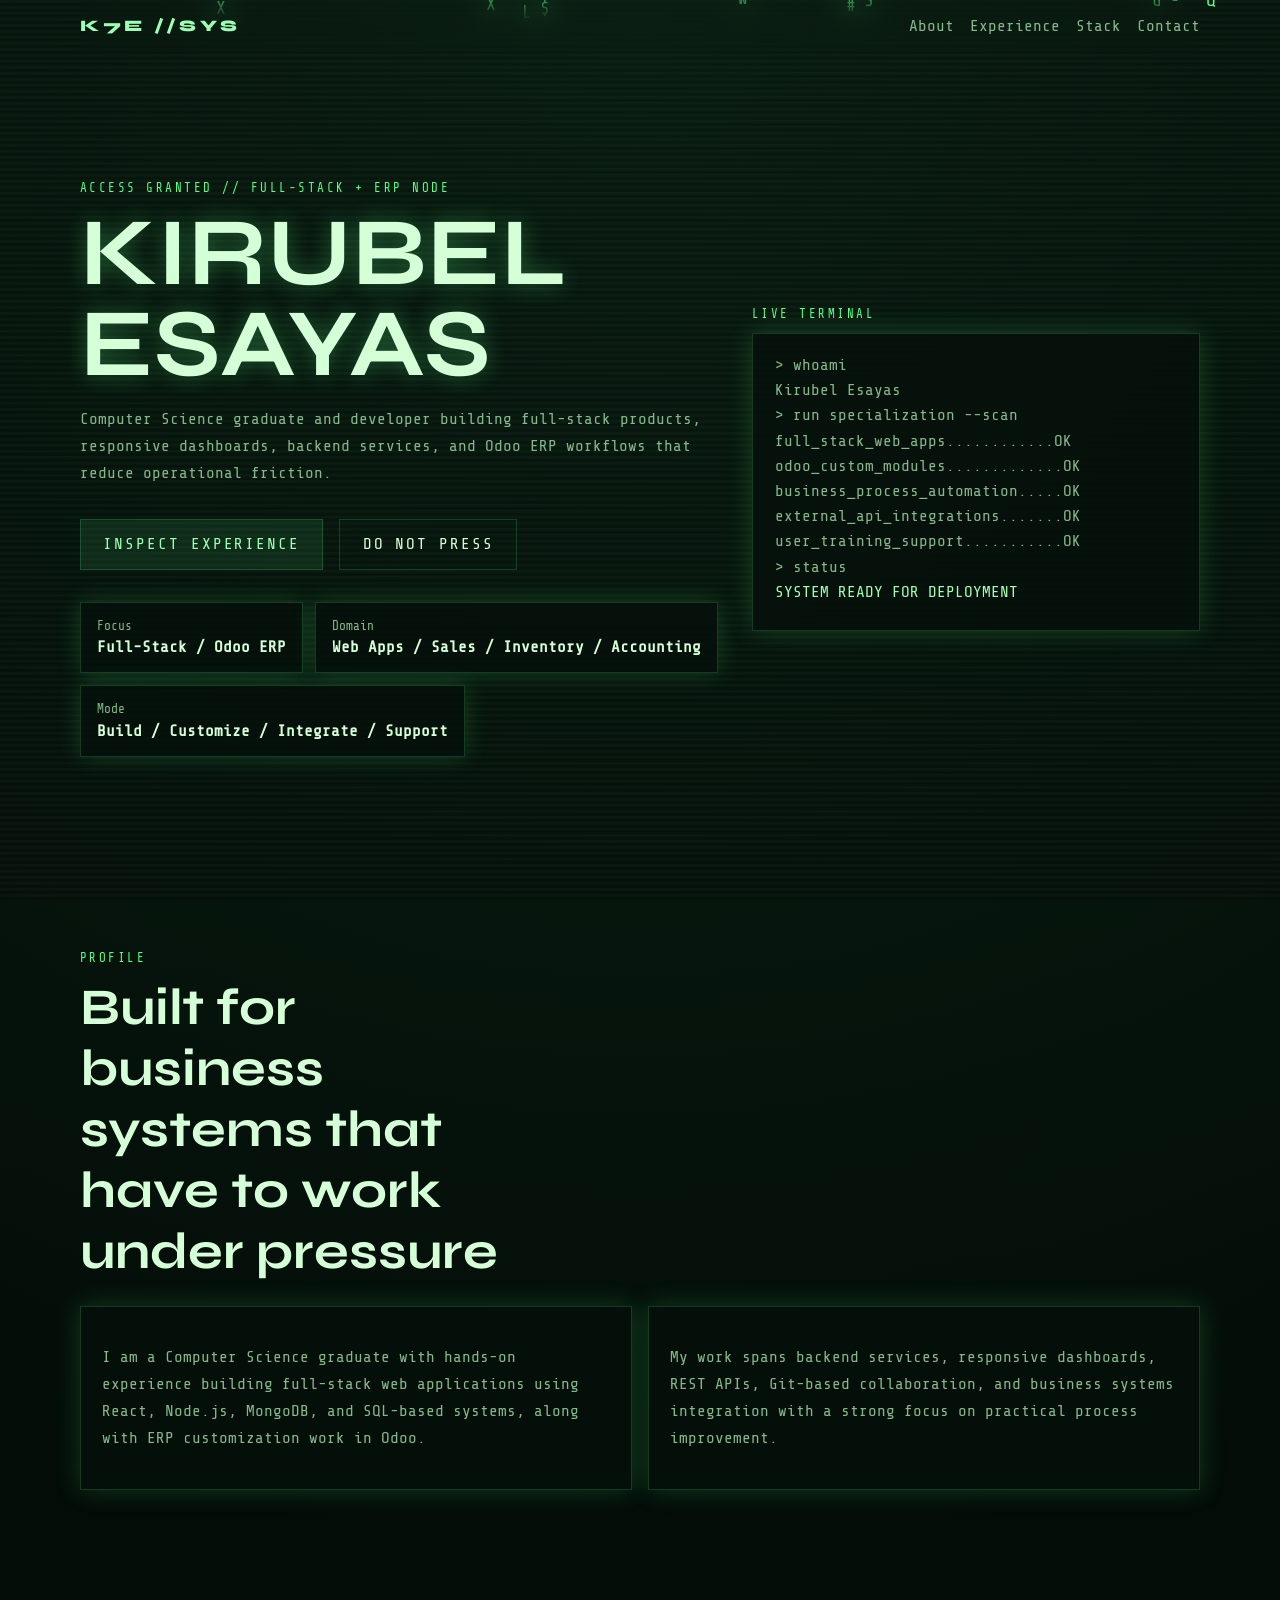
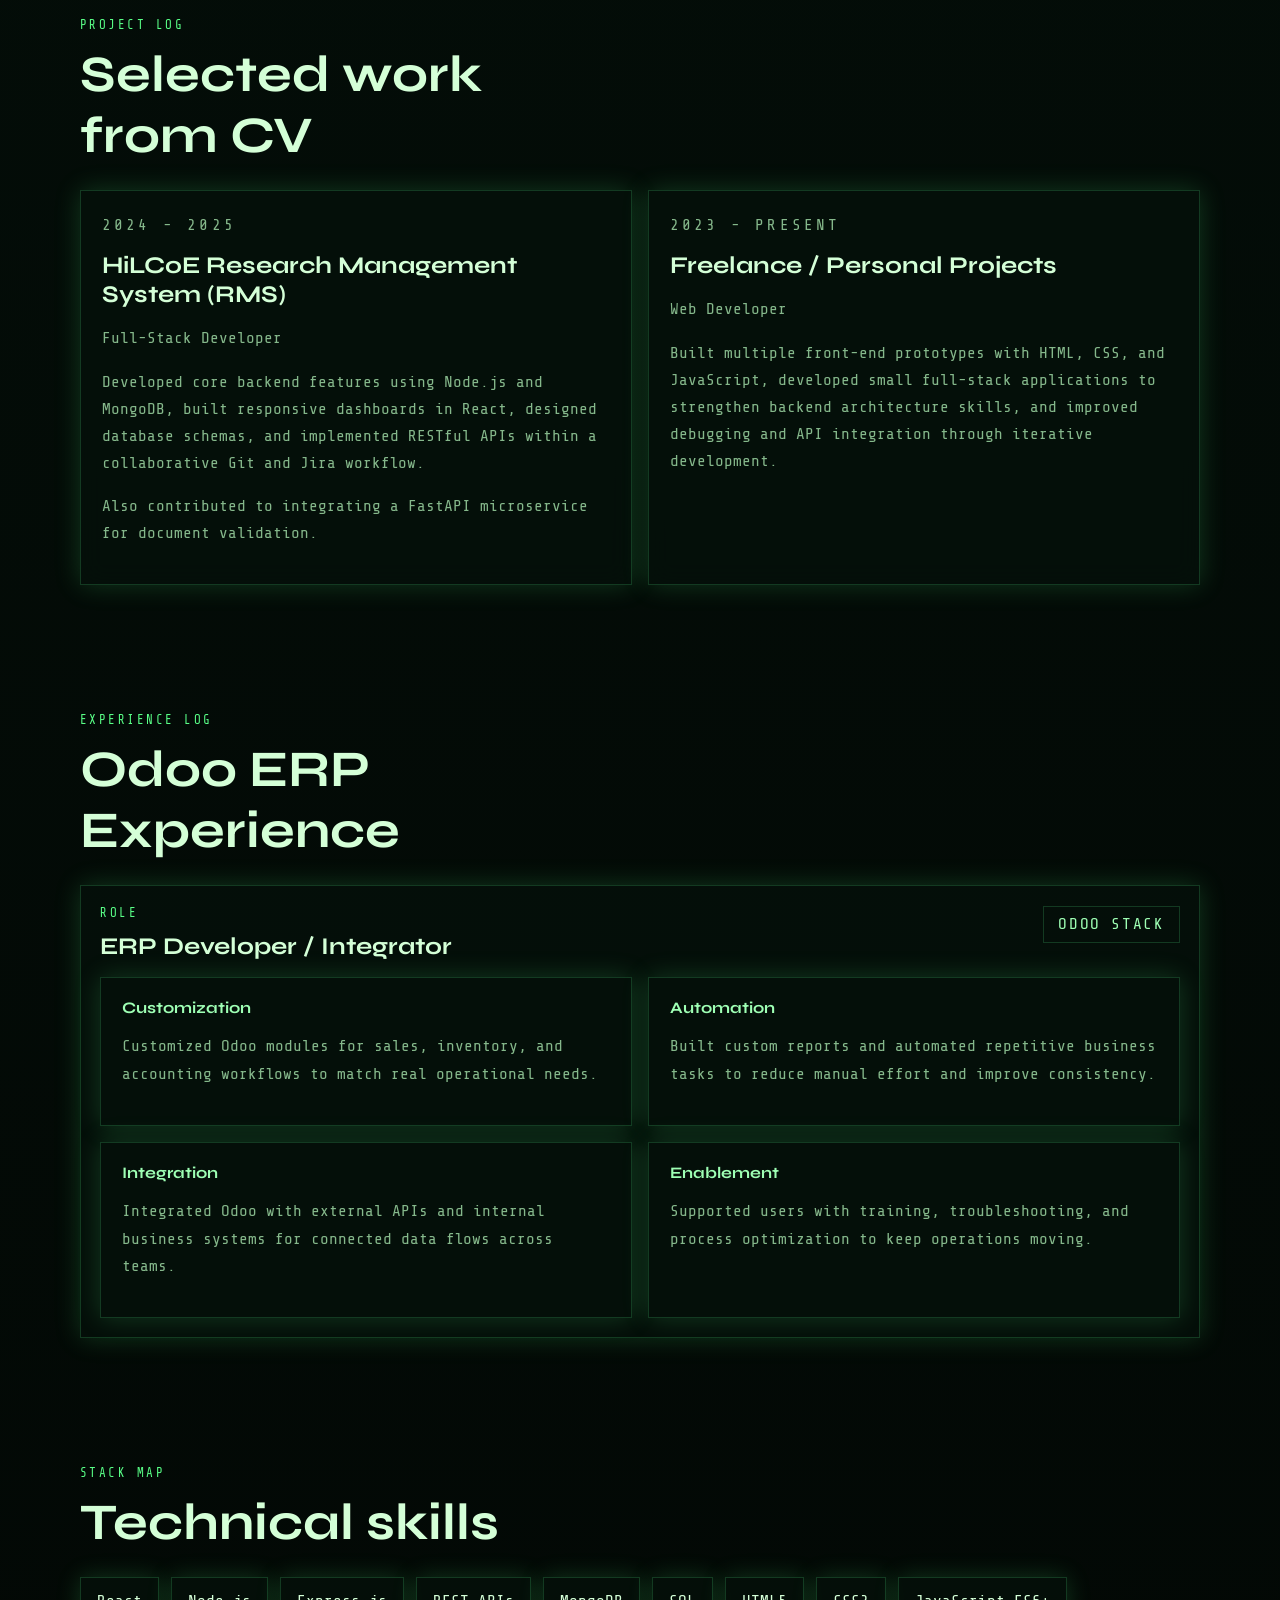
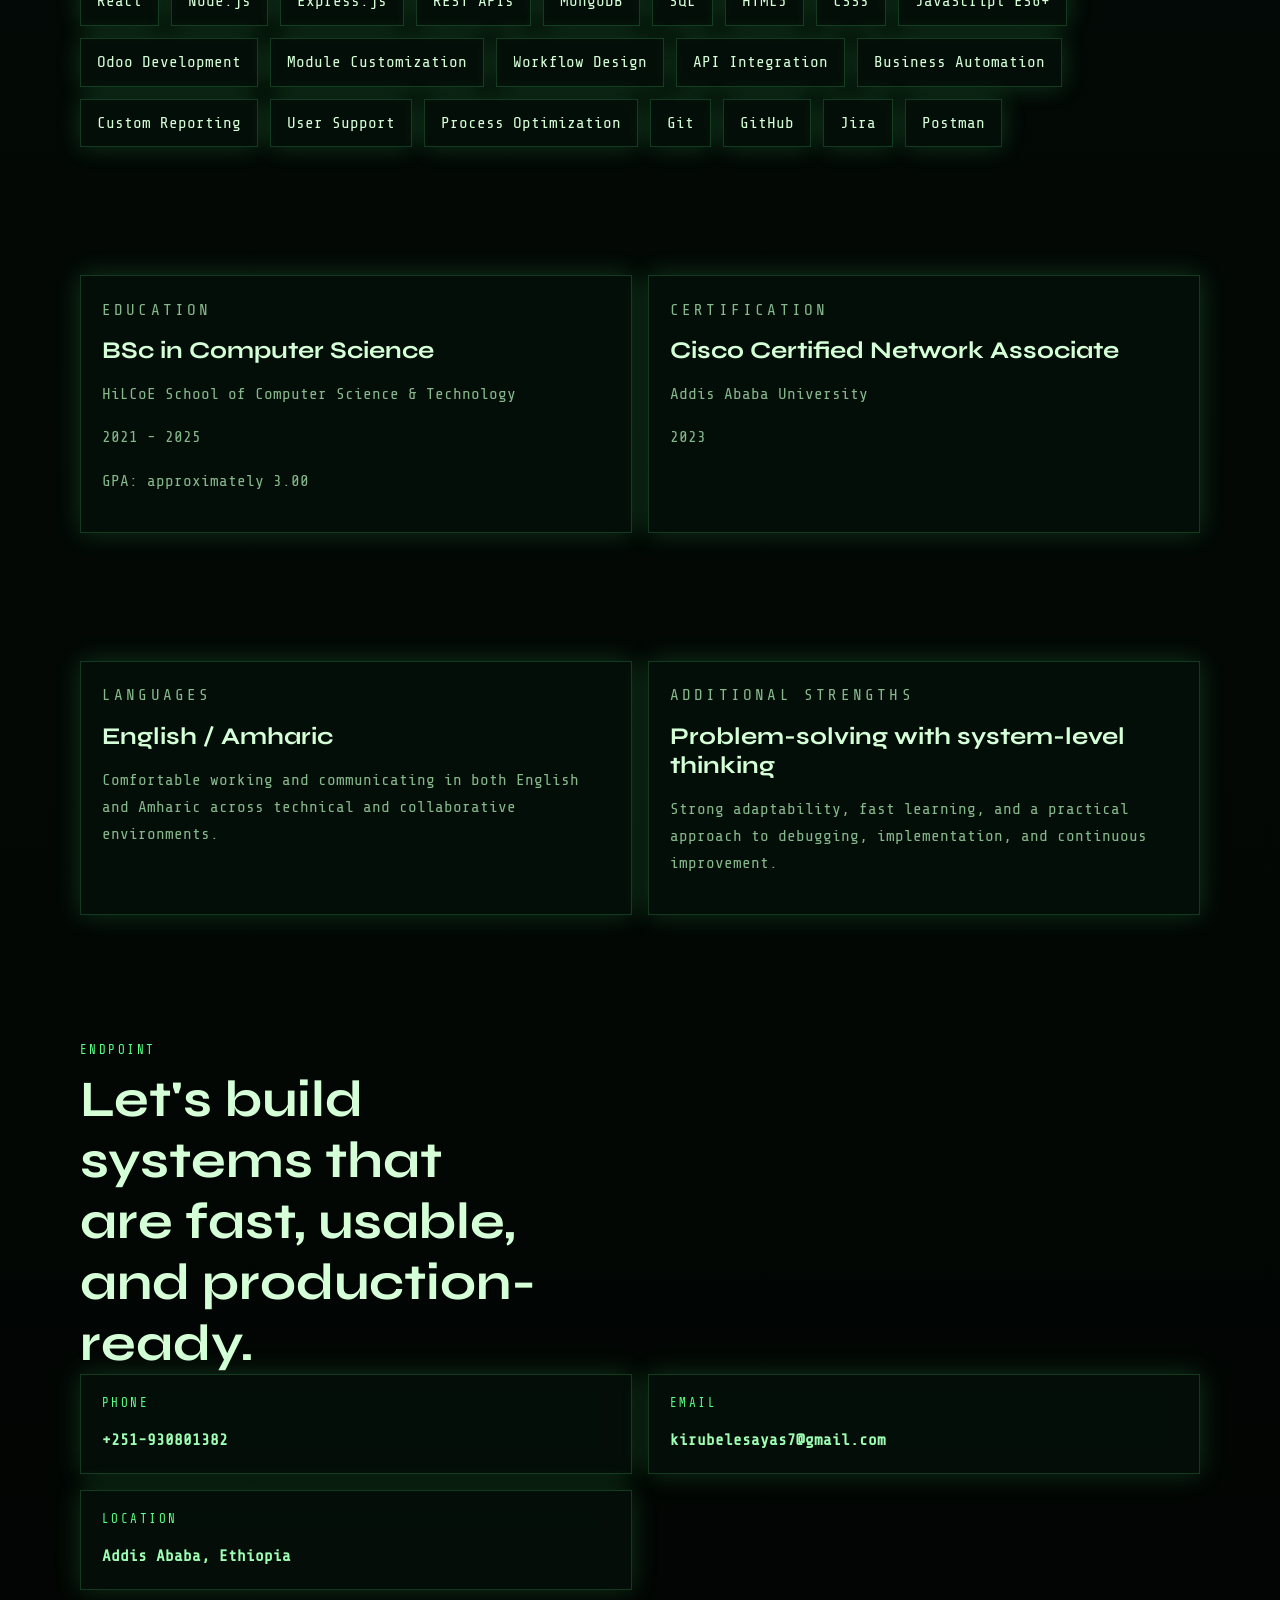
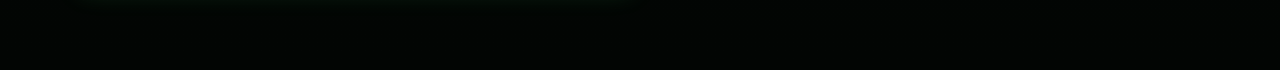
==== Portfolio_V2/index.html @ cf6296b7 "feat: implement skills toggle functionality and update brand name" ====
<!DOCTYPE html>
<html lang="en">
<head>
  <meta charset="UTF-8">
  <meta name="viewport" content="width=device-width, initial-scale=1.0">
  <title>Kirubel Esayas | Full-Stack & ERP Developer</title>
  <meta
    name="description"
    content="Portfolio of Kirubel Esayas, a full-stack and ERP developer focused on Odoo customization, backend systems, dashboards, APIs, and business workflow optimization."
  >
  <link rel="preconnect" href="https://fonts.googleapis.com">
  <link rel="preconnect" href="https://fonts.gstatic.com" crossorigin>
  <link
    href="https://fonts.googleapis.com/css2?family=Share+Tech+Mono&family=Syne:wght@400;500;700;800&display=swap"
    rel="stylesheet"
  >
  <link rel="stylesheet" href="style.css">
</head>
<body>
  <canvas class="matrix-rain" id="matrix-rain" aria-hidden="true"></canvas>
  <div class="noise" aria-hidden="true"></div>
  <div class="scanlines" aria-hidden="true"></div>

  <header class="topbar">
    <div class="brand">K7E  //SYS</div>
    <nav class="nav">
      <a href="#about">About</a>
      <a href="#experience">Experience</a>
      <a href="#stack">Stack</a>
      <a href="#contact">Contact</a>
    </nav>
  </header>

  <main>
    <section class="hero section">
      <div class="hero-copy">
        <p class="eyebrow">ACCESS GRANTED // FULL-STACK + ERP NODE</p>
        <h1>Kirubel Esayas</h1>
        <p class="lede">
          Computer Science graduate and developer building full-stack products,
          responsive dashboards, backend services, and Odoo ERP workflows that
          reduce operational friction.
        </p>
        <div class="hero-actions">
          <a class="button primary" href="#experience">Inspect Experience</a>
          <button class="button ghost" id="easter-egg-trigger" type="button">
            Do Not Press
          </button>
        </div>
        <ul class="hero-stats">
          <li>
            <span class="stat-label">Focus</span>
            <strong>Full-Stack / Odoo ERP</strong>
          </li>
          <li>
            <span class="stat-label">Domain</span>
            <strong>Web Apps / Sales / Inventory / Accounting</strong>
          </li>
          <li>
            <span class="stat-label">Mode</span>
            <strong>Build / Customize / Integrate / Support</strong>
          </li>
        </ul>
      </div>

      <aside class="hero-panel">
        <div class="panel-head">LIVE TERMINAL</div>
        <div class="terminal">
          <p>&gt; whoami</p>
          <p>Kirubel Esayas</p>
          <p>&gt; run specialization --scan</p>
          <p>full_stack_web_apps............OK</p>
          <p>odoo_custom_modules.............OK</p>
          <p>business_process_automation.....OK</p>
          <p>external_api_integrations.......OK</p>
          <p>user_training_support...........OK</p>
          <p>&gt; status</p>
          <p class="accent">SYSTEM READY FOR DEPLOYMENT</p>
        </div>
      </aside>
    </section>

    <section class="section" id="about">
      <div class="section-heading">
        <p class="eyebrow">PROFILE</p>
        <h2>Built for business systems that have to work under pressure</h2>
      </div>
      <div class="grid two-col">
        <article class="card">
          <p>
            I am a Computer Science graduate with hands-on experience building
            full-stack web applications using React, Node.js, MongoDB, and
            SQL-based systems, along with ERP customization work in Odoo.
          </p>
        </article>
        <article class="card">
          <p>
            My work spans backend services, responsive dashboards, REST APIs,
            Git-based collaboration, and business systems integration with a
            strong focus on practical process improvement.
          </p>
        </article>
      </div>
    </section>

    <section class="section" id="projects">
      <div class="section-heading">
        <p class="eyebrow">PROJECT LOG</p>
        <h2>Selected work from CV</h2>
      </div>
      <div class="experience-grid">
        <article class="card">
          <p class="role-label">2024 - 2025</p>
          <h3>HiLCoE Research Management System (RMS)</h3>
          <p>Full-Stack Developer</p>
          <p>
            Developed core backend features using Node.js and MongoDB, built
            responsive dashboards in React, designed database schemas, and
            implemented RESTful APIs within a collaborative Git and Jira workflow.
          </p>
          <p>
            Also contributed to integrating a FastAPI microservice for document
            validation.
          </p>
        </article>
        <article class="card">
          <p class="role-label">2023 - Present</p>
          <h3>Freelance / Personal Projects</h3>
          <p>Web Developer</p>
          <p>
            Built multiple front-end prototypes with HTML, CSS, and JavaScript,
            developed small full-stack applications to strengthen backend
            architecture skills, and improved debugging and API integration
            through iterative development.
          </p>
        </article>
      </div>
    </section>

    <section class="section" id="experience">
      <div class="section-heading">
        <p class="eyebrow">EXPERIENCE LOG</p>
        <h2>Odoo ERP Experience</h2>
      </div>
      <article class="experience-card">
        <div class="experience-header">
          <div>
            <p class="role-label">ROLE</p>
            <h3>ERP Developer / Integrator</h3>
          </div>
          <span class="pill">ODOO STACK</span>
        </div>
        <div class="experience-grid">
          <div class="card">
            <h4>Customization</h4>
            <p>
              Customized Odoo modules for sales, inventory, and accounting
              workflows to match real operational needs.
            </p>
          </div>
          <div class="card">
            <h4>Automation</h4>
            <p>
              Built custom reports and automated repetitive business tasks to
              reduce manual effort and improve consistency.
            </p>
          </div>
          <div class="card">
            <h4>Integration</h4>
            <p>
              Integrated Odoo with external APIs and internal business systems
              for connected data flows across teams.
            </p>
          </div>
          <div class="card">
            <h4>Enablement</h4>
            <p>
              Supported users with training, troubleshooting, and process
              optimization to keep operations moving.
            </p>
          </div>
        </div>
      </article>
    </section>

    <section class="section" id="stack">
      <div class="section-heading">
        <p class="eyebrow">STACK MAP</p>
        <h2>Technical skills</h2>
      </div>
      <div class="skills-shell">
        <button
          class="skills-toggle"
          id="skills-toggle"
          type="button"
          aria-expanded="false"
          aria-controls="skills-list"
        >
          Open skills menu
        </button>
        <div class="chips" id="skills-list">
          <span>React</span>
          <span>Node.js</span>
          <span>Express.js</span>
          <span>REST APIs</span>
          <span>MongoDB</span>
          <span>SQL</span>
          <span>HTML5</span>
          <span>CSS3</span>
          <span>JavaScript ES6+</span>
          <span>Odoo Development</span>
          <span>Module Customization</span>
          <span>Workflow Design</span>
          <span>API Integration</span>
          <span>Business Automation</span>
          <span>Custom Reporting</span>
          <span>User Support</span>
          <span>Process Optimization</span>
          <span>Git</span>
          <span>GitHub</span>
          <span>Jira</span>
          <span>Postman</span>
        </div>
      </div>
    </section>

    <section class="section value-grid">
      <article class="card">
        <p class="eyebrow">EDUCATION</p>
        <h3>BSc in Computer Science</h3>
        <p>HiLCoE School of Computer Science & Technology</p>
        <p>2021 - 2025</p>
        <p>GPA: approximately 3.00</p>
      </article>
      <article class="card">
        <p class="eyebrow">CERTIFICATION</p>
        <h3>Cisco Certified Network Associate</h3>
        <p>Addis Ababa University</p>
        <p>2023</p>
      </article>
    </section>

    <section class="section value-grid">
      <article class="card">
        <p class="eyebrow">LANGUAGES</p>
        <h3>English / Amharic</h3>
        <p>
          Comfortable working and communicating in both English and Amharic
          across technical and collaborative environments.
        </p>
      </article>
      <article class="card">
        <p class="eyebrow">ADDITIONAL STRENGTHS</p>
        <h3>Problem-solving with system-level thinking</h3>
        <p>
          Strong adaptability, fast learning, and a practical approach to
          debugging, implementation, and continuous improvement.
        </p>
      </article>
    </section>
  </main>

  <footer class="footer section" id="contact">
    <p class="eyebrow">ENDPOINT</p>
    <h2>Let's build systems that are fast, usable, and production-ready.</h2>
    <div class="contact-grid">
      <a class="card contact-card" href="tel:+251930801382">
        <span class="role-label">PHONE</span>
        <strong>+251-930801382</strong>
      </a>
      <a class="card contact-card" href="mailto:kirubelesayas7@gmail.com">
        <span class="role-label">EMAIL</span>
        <strong>kirubelesayas7@gmail.com</strong>
      </a>
      <article class="card contact-card">
        <span class="role-label">LOCATION</span>
        <strong>Addis Ababa, Ethiopia</strong>
      </article>
    </div>
  </footer>

  <div class="hack-overlay" id="hack-overlay" aria-hidden="true">
    <div class="hack-box">
      <p class="hack-label">SECURITY EVENT</p>
      <h2>YOU GOT HACKED</h2>
      <p>
        Relax. This is the easter egg. The system is still under your control.
      </p>
      <button class="button primary" id="close-overlay" type="button">
        Reclaim Access
      </button>
    </div>
  </div>

  <script src="script.js"></script>
</body>
</html>
---- Portfolio_V2/style.css ----
:root {
  --bg: #030705;
  --bg-soft: rgba(7, 20, 12, 0.76);
  --panel: rgba(5, 17, 10, 0.82);
  --line: rgba(91, 255, 145, 0.18);
  --text: #d4ffd7;
  --muted: #85b88b;
  --accent: #59ff87;
  --accent-strong: #9effb4;
  --danger: #b7ff00;
  --shadow: 0 0 25px rgba(89, 255, 135, 0.18);
}

* {
  box-sizing: border-box;
}

html {
  scroll-behavior: smooth;
}

body {
  margin: 0;
  min-height: 100vh;
  background:
    radial-gradient(circle at top, rgba(37, 112, 60, 0.18), transparent 32%),
    linear-gradient(180deg, #04100a 0%, #020503 100%);
  color: var(--text);
  font-family: "Share Tech Mono", monospace;
  overflow-x: hidden;
}

body.overlay-open {
  overflow: hidden;
}

a,
button {
  color: inherit;
}

.matrix-rain,
.noise,
.scanlines,
.hack-overlay {
  position: fixed;
  inset: 0;
}

.matrix-rain {
  z-index: -3;
  width: 100%;
  height: 100%;
}

.noise {
  z-index: -2;
  opacity: 0.1;
  background-image:
    linear-gradient(rgba(255, 255, 255, 0.04) 1px, transparent 1px),
    linear-gradient(90deg, rgba(255, 255, 255, 0.04) 1px, transparent 1px);
  background-size: 4px 4px;
  pointer-events: none;
}

.scanlines {
  z-index: -1;
  background: linear-gradient(
    180deg,
    rgba(255, 255, 255, 0.03) 0%,
    rgba(255, 255, 255, 0.01) 50%,
    rgba(0, 0, 0, 0.08) 51%,
    rgba(0, 0, 0, 0.02) 100%
  );
  background-size: 100% 6px;
  mix-blend-mode: screen;
  pointer-events: none;
}

.topbar,
.section,
.footer {
  width: min(1120px, calc(100% - 2rem));
  margin: 0 auto;
}

.topbar {
  position: sticky;
  top: 0;
  z-index: 5;
  display: flex;
  justify-content: space-between;
  align-items: center;
  padding: 1rem 0;
  backdrop-filter: blur(14px);
}

.brand {
  font-family: "Syne", sans-serif;
  font-weight: 800;
  letter-spacing: 0.22em;
  color: var(--accent-strong);
}

.nav {
  display: flex;
  gap: 1rem;
  flex-wrap: wrap;
}

.nav a {
  text-decoration: none;
  color: var(--muted);
}

.nav a:hover,
.nav a:focus-visible {
  color: var(--accent);
}

.section {
  padding: 4rem 0;
}

.hero {
  display: grid;
  grid-template-columns: 1.3fr 0.9fr;
  gap: 1.5rem;
  align-items: center;
  min-height: calc(100vh - 4rem);
}

.eyebrow,
.role-label,
.panel-head,
.hack-label {
  margin: 0 0 0.75rem;
  color: var(--accent);
  letter-spacing: 0.2em;
  font-size: 0.78rem;
  text-transform: uppercase;
}

h1,
h2,
h3,
h4 {
  margin: 0;
  font-family: "Syne", sans-serif;
}

h1 {
  font-size: clamp(3rem, 8vw, 6rem);
  line-height: 0.95;
  text-transform: uppercase;
  text-shadow: 0 0 22px rgba(89, 255, 135, 0.32);
}

h2 {
  font-size: clamp(2rem, 4vw, 3.4rem);
  max-width: 12ch;
}

h3 {
  font-size: 1.5rem;
}

h4 {
  margin-bottom: 0.75rem;
  font-size: 1rem;
  color: var(--accent-strong);
}

.lede,
.footer-copy,
.card p,
.hack-box p {
  color: var(--muted);
  line-height: 1.7;
  font-size: 1rem;
}

.hero-copy {
  animation: rise-in 900ms ease-out both;
}

.hero-panel {
  animation: rise-in 1100ms ease-out both;
}

.hero-actions {
  display: flex;
  gap: 1rem;
  flex-wrap: wrap;
  margin: 2rem 0;
}

.button {
  border: 1px solid var(--line);
  background: transparent;
  padding: 0.95rem 1.4rem;
  text-decoration: none;
  font: inherit;
  cursor: pointer;
  text-transform: uppercase;
  letter-spacing: 0.12em;
  transition: transform 180ms ease, box-shadow 180ms ease, background 180ms ease;
}

.button:hover,
.button:focus-visible {
  transform: translateY(-2px);
  box-shadow: var(--shadow);
}

.button.primary {
  background: rgba(89, 255, 135, 0.1);
  color: var(--accent-strong);
}

.button.ghost {
  color: var(--text);
}

.hero-stats,
.chips {
  display: flex;
  gap: 0.75rem;
  flex-wrap: wrap;
  padding: 0;
  margin: 0;
  list-style: none;
}

.hero-stats li,
.chips span,
.card,
.terminal,
.experience-card {
  border: 1px solid var(--line);
  background: var(--panel);
  box-shadow: var(--shadow);
}

.hero-stats li {
  padding: 1rem;
  min-width: 180px;
}

.stat-label {
  display: block;
  color: var(--muted);
  margin-bottom: 0.35rem;
  font-size: 0.8rem;
}

.terminal {
  padding: 1.4rem;
  backdrop-filter: blur(16px);
}

.terminal p {
  margin: 0 0 0.45rem;
  color: var(--muted);
}

.terminal .accent {
  color: var(--accent-strong);
}

.section-heading {
  margin-bottom: 1.5rem;
}

.grid.two-col,
.experience-grid,
.value-grid,
.contact-grid {
  display: grid;
  gap: 1rem;
}

.grid.two-col {
  grid-template-columns: repeat(2, minmax(0, 1fr));
}

.experience-card {
  padding: 1.2rem;
}

.experience-header {
  display: flex;
  justify-content: space-between;
  align-items: start;
  gap: 1rem;
  margin-bottom: 1rem;
}

.pill {
  display: inline-flex;
  align-items: center;
  padding: 0.55rem 0.9rem;
  border: 1px solid var(--line);
  color: var(--accent-strong);
  text-transform: uppercase;
  letter-spacing: 0.1em;
}

.experience-grid {
  grid-template-columns: repeat(2, minmax(0, 1fr));
}

.card {
  padding: 1.3rem;
  backdrop-filter: blur(12px);
}

.chips span {
  padding: 0.9rem 1rem;
}

.skills-shell {
  display: block;
}

.skills-toggle {
  display: none;
  width: 100%;
  border: 1px solid var(--line);
  background: var(--panel);
  box-shadow: var(--shadow);
  padding: 1rem 1.1rem;
  text-align: left;
  text-transform: uppercase;
  letter-spacing: 0.12em;
}

.skills-toggle::after {
  content: "+";
  float: right;
  color: var(--accent-strong);
}

.skills-shell.open .skills-toggle::after {
  content: "-";
}

.value-grid {
  grid-template-columns: repeat(2, minmax(0, 1fr));
}

.footer {
  padding-bottom: 5rem;
}

.contact-grid {
  grid-template-columns: repeat(2, minmax(0, 1fr));
}

.contact-card {
  display: flex;
  flex-direction: column;
  gap: 0.4rem;
  text-decoration: none;
}

.contact-card strong {
  color: var(--accent-strong);
  line-height: 1.5;
}

.hack-overlay {
  z-index: 20;
  display: grid;
  place-items: center;
  padding: 1rem;
  background: rgba(0, 0, 0, 0.78);
  opacity: 0;
  visibility: hidden;
  transition: opacity 220ms ease, visibility 220ms ease;
}

.hack-overlay.active {
  opacity: 1;
  visibility: visible;
}

.hack-box {
  width: min(560px, 100%);
  padding: 2rem;
  border: 1px solid rgba(183, 255, 0, 0.35);
  background:
    radial-gradient(circle at top, rgba(183, 255, 0, 0.08), transparent 40%),
    rgba(5, 12, 6, 0.96);
  box-shadow: 0 0 40px rgba(183, 255, 0, 0.2);
  text-align: center;
}

.hack-box h2 {
  max-width: none;
  margin-bottom: 1rem;
  color: var(--danger);
}

@keyframes rise-in {
  from {
    opacity: 0;
    transform: translateY(30px);
  }
  to {
    opacity: 1;
    transform: translateY(0);
  }
}

@media (max-width: 900px) {
  .hero,
  .grid.two-col,
  .experience-grid,
  .value-grid,
  .contact-grid {
    grid-template-columns: 1fr;
  }

  .topbar {
    flex-direction: column;
    align-items: start;
    gap: 0.75rem;
  }

  .section {
    padding: 3rem 0;
  }
}

@media (max-width: 640px) {
  .hero {
    min-height: auto;
    padding-top: 2rem;
  }

  h1 {
    font-size: clamp(2.4rem, 14vw, 4rem);
  }

  .button,
  .hero-stats li,
  .chips span {
    width: 100%;
  }

  .skills-toggle {
    display: block;
  }

  .skills-shell .chips {
    display: none;
    margin-top: 0.85rem;
    flex-direction: column;
  }

  .skills-shell.open .chips {
    display: flex;
  }
}
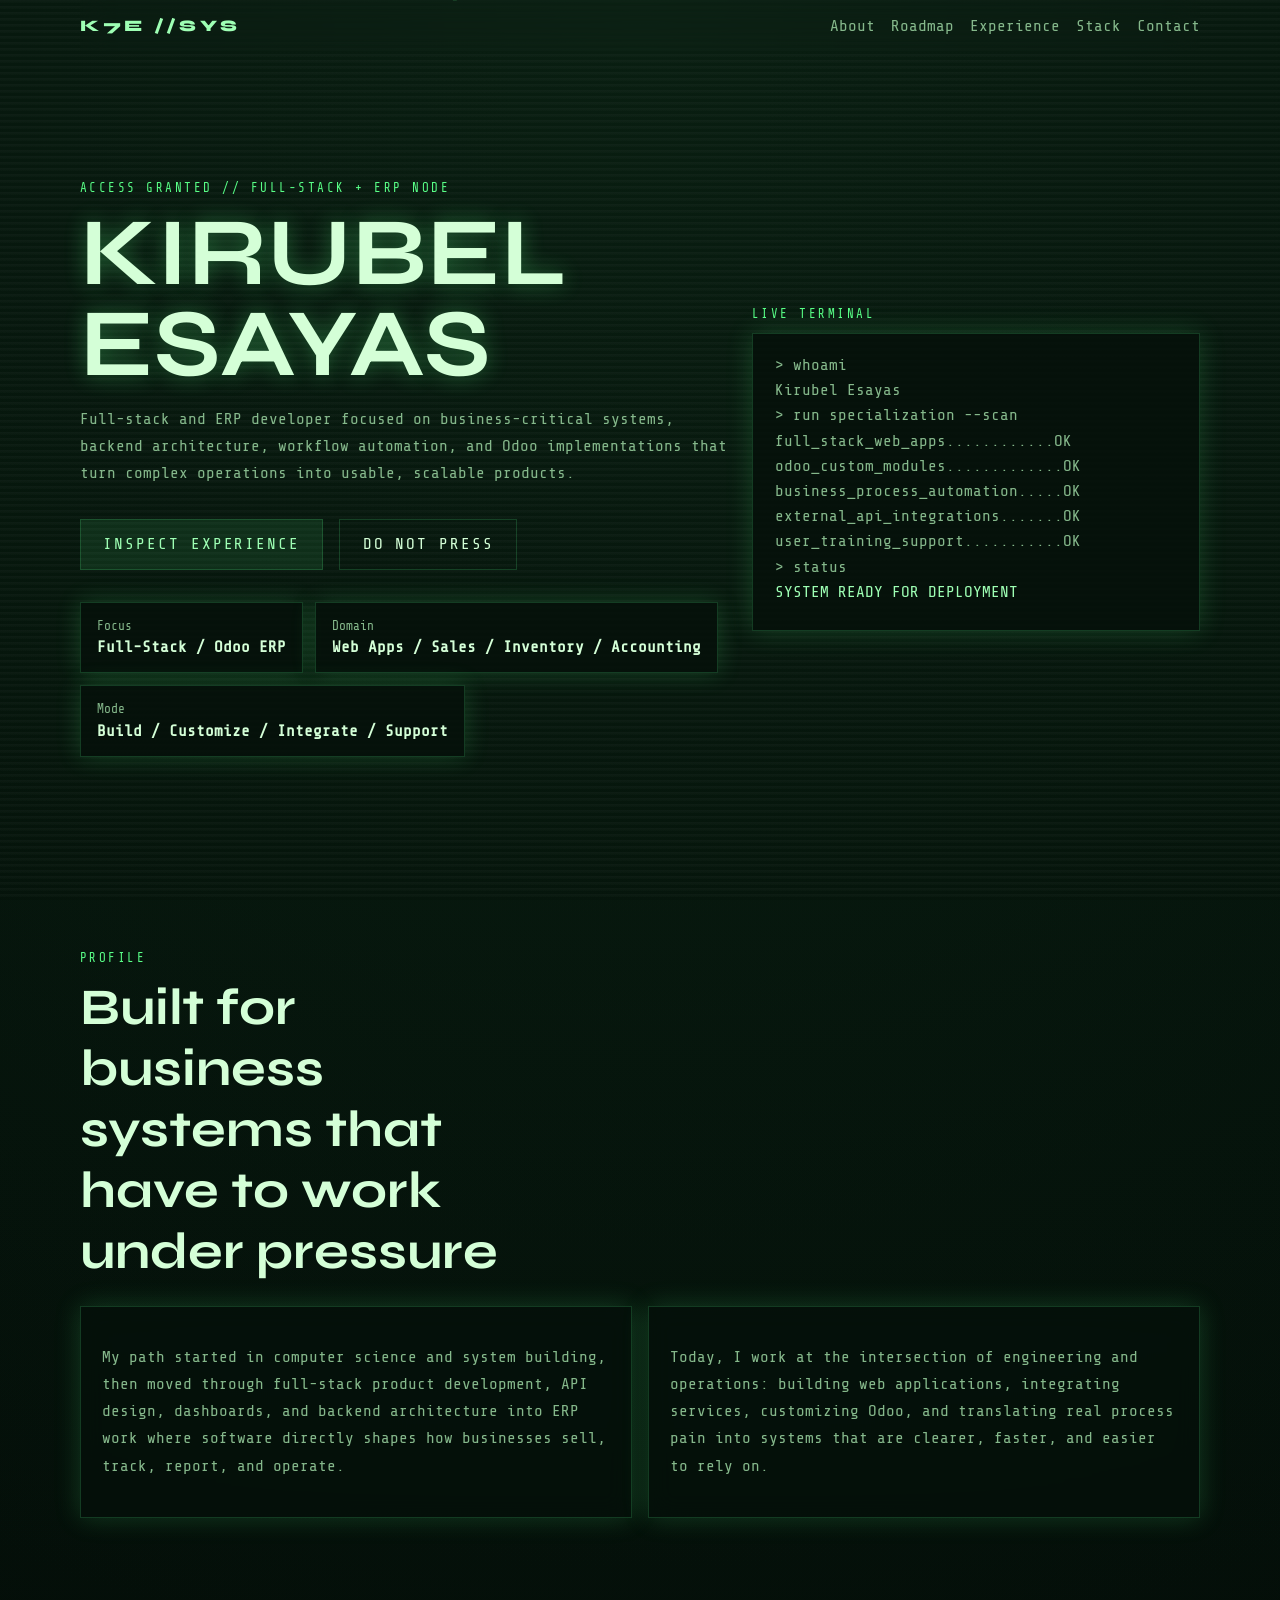
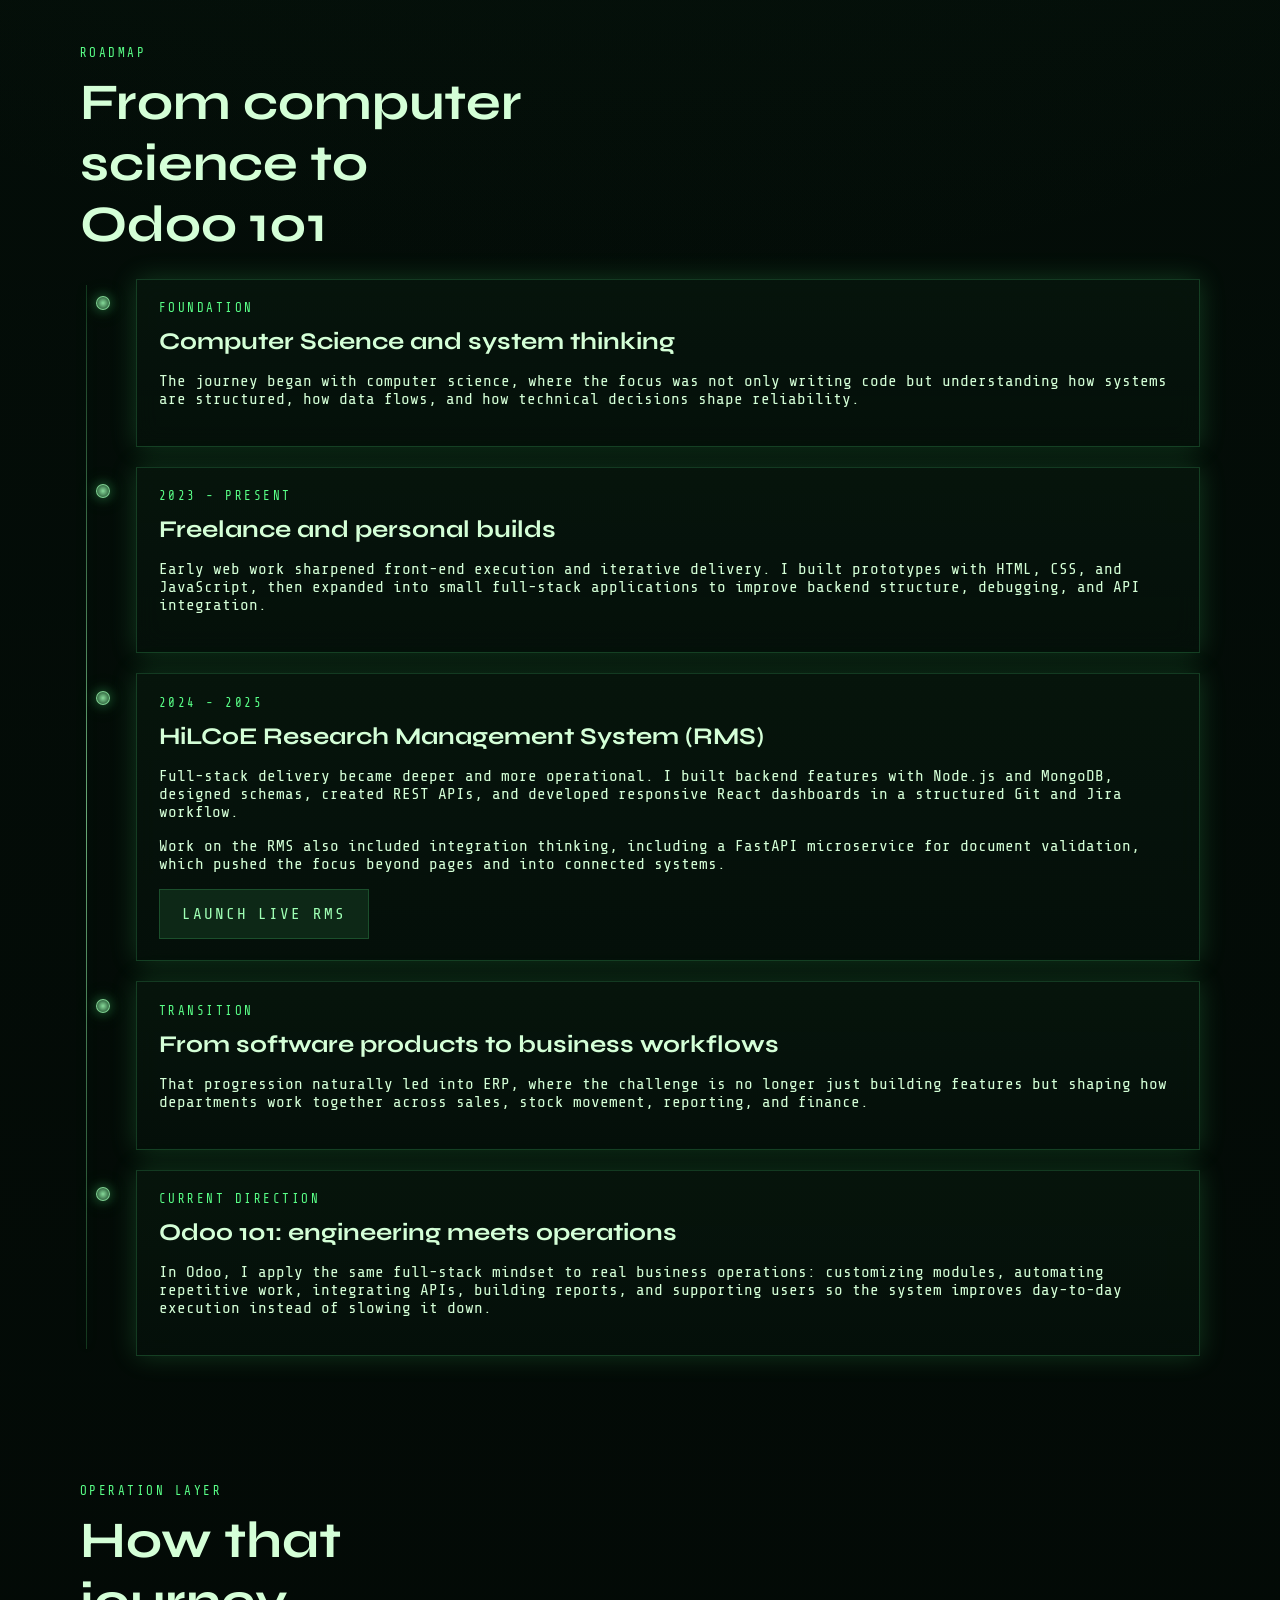
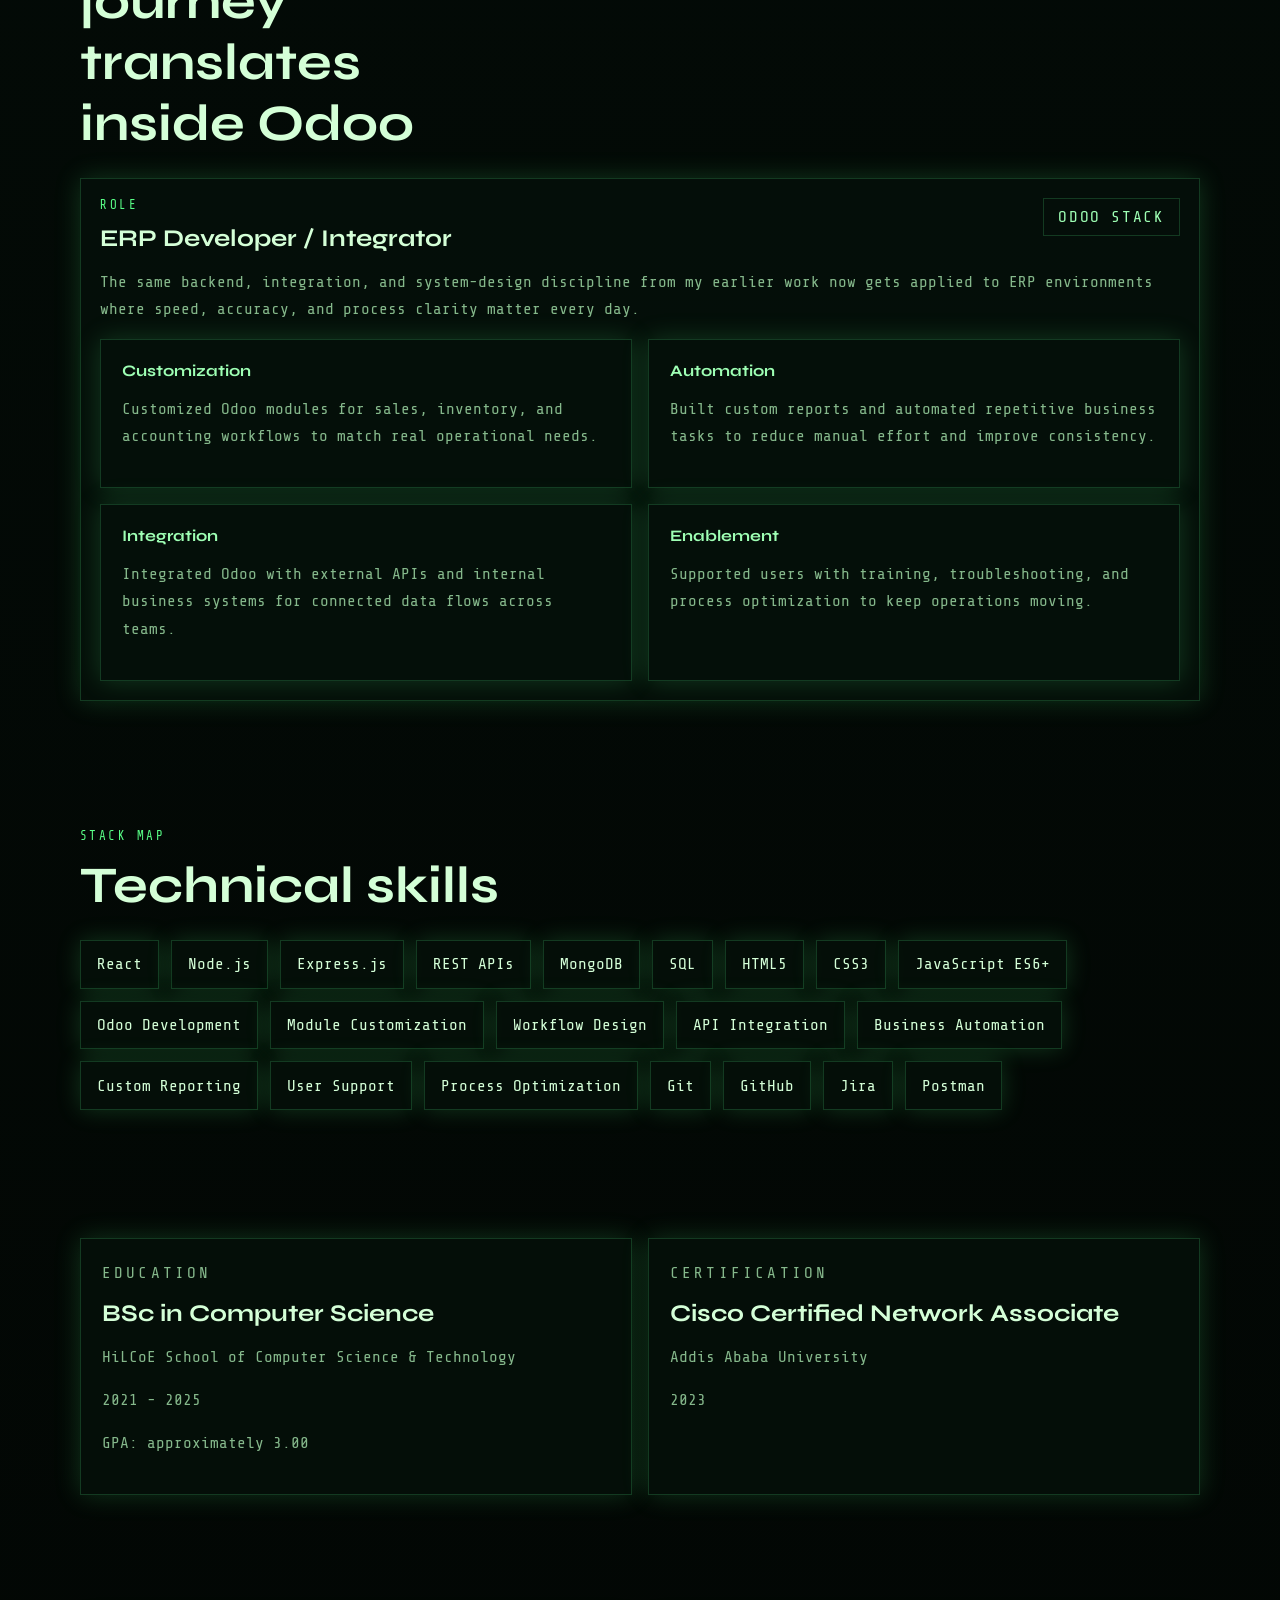
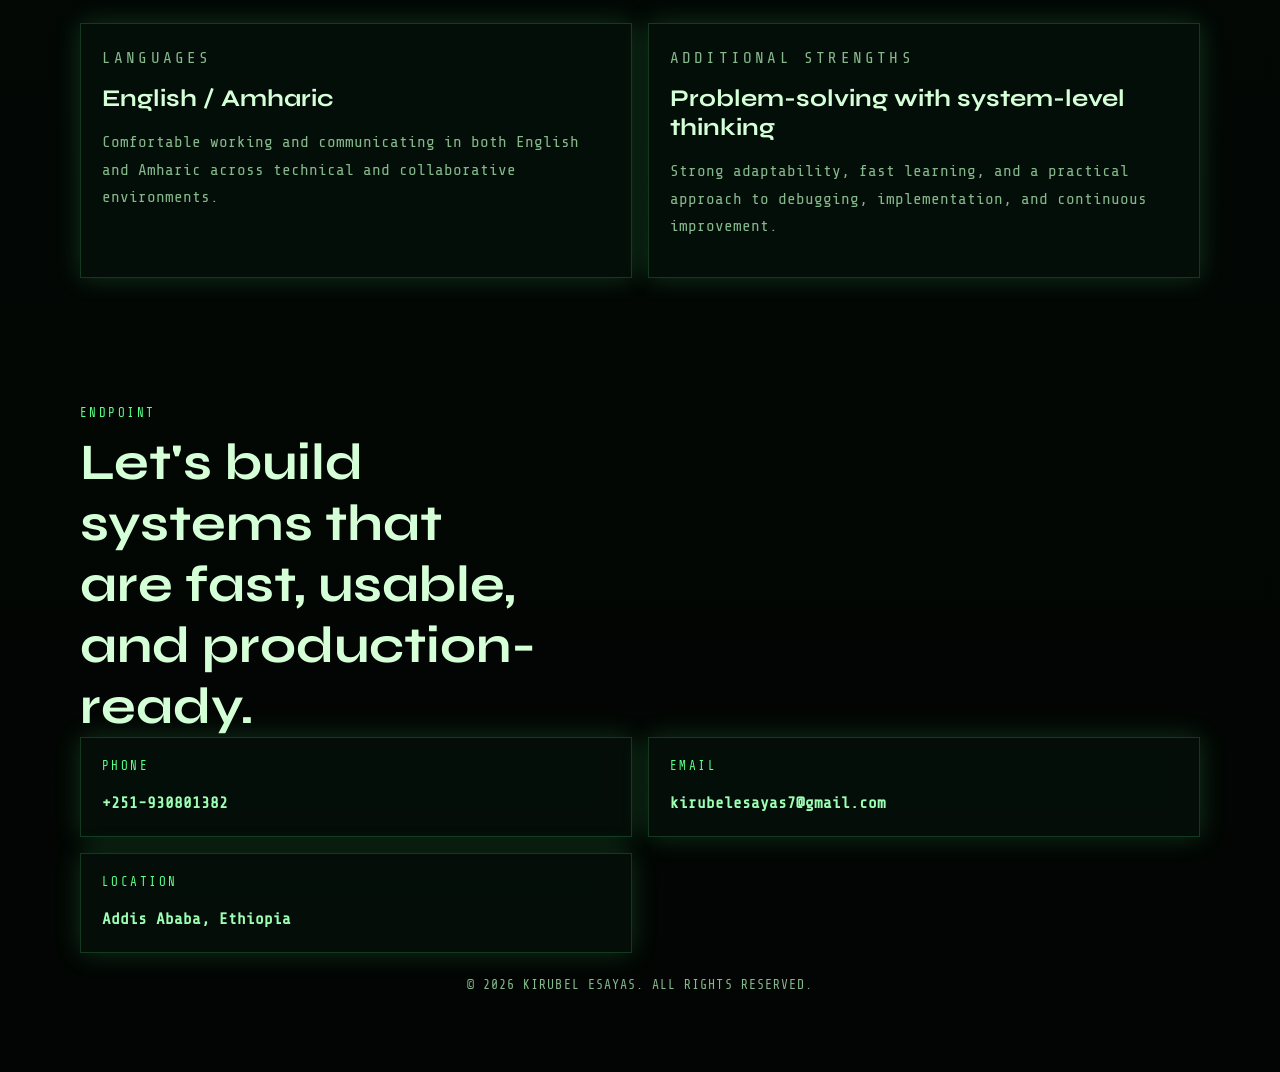
==== commit 55f1ece0: "feat: enhance portfolio layout with roadmap section and styling updates" ====
--- a/Portfolio_V2/index.html
+++ b/Portfolio_V2/index.html
@@ -25,6 +25,7 @@
     <div class="brand">K7E  //SYS</div>
     <nav class="nav">
       <a href="#about">About</a>
+      <a href="#projects">Roadmap</a>
       <a href="#experience">Experience</a>
       <a href="#stack">Stack</a>
       <a href="#contact">Contact</a>
@@ -37,9 +38,9 @@
         <p class="eyebrow">ACCESS GRANTED // FULL-STACK + ERP NODE</p>
         <h1>Kirubel Esayas</h1>
         <p class="lede">
-          Computer Science graduate and developer building full-stack products,
-          responsive dashboards, backend services, and Odoo ERP workflows that
-          reduce operational friction.
+          Full-stack and ERP developer focused on business-critical systems,
+          backend architecture, workflow automation, and Odoo implementations
+          that turn complex operations into usable, scalable products.
         </p>
         <div class="hero-actions">
           <a class="button primary" href="#experience">Inspect Experience</a>
@@ -88,16 +89,18 @@
       <div class="grid two-col">
         <article class="card">
           <p>
-            I am a Computer Science graduate with hands-on experience building
-            full-stack web applications using React, Node.js, MongoDB, and
-            SQL-based systems, along with ERP customization work in Odoo.
+            My path started in computer science and system building, then moved
+            through full-stack product development, API design, dashboards, and
+            backend architecture into ERP work where software directly shapes
+            how businesses sell, track, report, and operate.
           </p>
         </article>
         <article class="card">
           <p>
-            My work spans backend services, responsive dashboards, REST APIs,
-            Git-based collaboration, and business systems integration with a
-            strong focus on practical process improvement.
+            Today, I work at the intersection of engineering and operations:
+            building web applications, integrating services, customizing Odoo,
+            and translating real process pain into systems that are clearer,
+            faster, and easier to rely on.
           </p>
         </article>
       </div>
@@ -105,42 +108,99 @@
 
     <section class="section" id="projects">
       <div class="section-heading">
-        <p class="eyebrow">PROJECT LOG</p>
-        <h2>Selected work from CV</h2>
-      </div>
-      <div class="experience-grid">
-        <article class="card">
-          <p class="role-label">2024 - 2025</p>
-          <h3>HiLCoE Research Management System (RMS)</h3>
-          <p>Full-Stack Developer</p>
-          <p>
-            Developed core backend features using Node.js and MongoDB, built
-            responsive dashboards in React, designed database schemas, and
-            implemented RESTful APIs within a collaborative Git and Jira workflow.
-          </p>
-          <p>
-            Also contributed to integrating a FastAPI microservice for document
-            validation.
-          </p>
-        </article>
-        <article class="card">
-          <p class="role-label">2023 - Present</p>
-          <h3>Freelance / Personal Projects</h3>
-          <p>Web Developer</p>
-          <p>
-            Built multiple front-end prototypes with HTML, CSS, and JavaScript,
-            developed small full-stack applications to strengthen backend
-            architecture skills, and improved debugging and API integration
-            through iterative development.
-          </p>
+        <p class="eyebrow">ROADMAP</p>
+        <h2>From computer science to Odoo 101</h2>
+      </div>
+      <div class="roadmap">
+        <article class="roadmap-step">
+          <span class="roadmap-node"></span>
+          <div class="roadmap-card">
+            <p class="role-label">Foundation</p>
+            <h3>Computer Science and system thinking</h3>
+            <p>
+              The journey began with computer science, where the focus was not
+              only writing code but understanding how systems are structured,
+              how data flows, and how technical decisions shape reliability.
+            </p>
+          </div>
+        </article>
+
+        <article class="roadmap-step">
+          <span class="roadmap-node"></span>
+          <div class="roadmap-card">
+            <p class="role-label">2023 - Present</p>
+            <h3>Freelance and personal builds</h3>
+            <p>
+              Early web work sharpened front-end execution and iterative
+              delivery. I built prototypes with HTML, CSS, and JavaScript, then
+              expanded into small full-stack applications to improve backend
+              structure, debugging, and API integration.
+            </p>
+          </div>
+        </article>
+
+        <article class="roadmap-step">
+          <span class="roadmap-node"></span>
+          <div class="roadmap-card">
+            <p class="role-label">2024 - 2025</p>
+            <h3>HiLCoE Research Management System (RMS)</h3>
+            <p>
+              Full-stack delivery became deeper and more operational. I built
+              backend features with Node.js and MongoDB, designed schemas,
+              created REST APIs, and developed responsive React dashboards in a
+              structured Git and Jira workflow.
+            </p>
+            <p>
+              Work on the RMS also included integration thinking, including a
+              FastAPI microservice for document validation, which pushed the
+              focus beyond pages and into connected systems.
+            </p>
+            <div class="project-links">
+              <a
+                class="button primary"
+                href="https://hi-l-co-e-rms.vercel.app/"
+                target="_blank"
+                rel="noreferrer"
+              >
+                Launch Live RMS
+              </a>
+            </div>
+          </div>
+        </article>
+
+        <article class="roadmap-step">
+          <span class="roadmap-node"></span>
+          <div class="roadmap-card">
+            <p class="role-label">Transition</p>
+            <h3>From software products to business workflows</h3>
+            <p>
+              That progression naturally led into ERP, where the challenge is no
+              longer just building features but shaping how departments work
+              together across sales, stock movement, reporting, and finance.
+            </p>
+          </div>
+        </article>
+
+        <article class="roadmap-step">
+          <span class="roadmap-node"></span>
+          <div class="roadmap-card">
+            <p class="role-label">Current Direction</p>
+            <h3>Odoo 101: engineering meets operations</h3>
+            <p>
+              In Odoo, I apply the same full-stack mindset to real business
+              operations: customizing modules, automating repetitive work,
+              integrating APIs, building reports, and supporting users so the
+              system improves day-to-day execution instead of slowing it down.
+            </p>
+          </div>
         </article>
       </div>
     </section>
 
     <section class="section" id="experience">
       <div class="section-heading">
-        <p class="eyebrow">EXPERIENCE LOG</p>
-        <h2>Odoo ERP Experience</h2>
+        <p class="eyebrow">OPERATION LAYER</p>
+        <h2>How that journey translates inside Odoo</h2>
       </div>
       <article class="experience-card">
         <div class="experience-header">
@@ -150,6 +210,11 @@
           </div>
           <span class="pill">ODOO STACK</span>
         </div>
+        <p class="experience-intro">
+          The same backend, integration, and system-design discipline from my
+          earlier work now gets applied to ERP environments where speed,
+          accuracy, and process clarity matter every day.
+        </p>
         <div class="experience-grid">
           <div class="card">
             <h4>Customization</h4>
@@ -277,6 +342,7 @@
         <strong>Addis Ababa, Ethiopia</strong>
       </article>
     </div>
+    <p class="footer-note">© 2026 Kirubel Esayas. All rights reserved.</p>
   </footer>
 
   <div class="hack-overlay" id="hack-overlay" aria-hidden="true">
--- a/Portfolio_V2/style.css
+++ b/Portfolio_V2/style.css
@@ -222,6 +222,10 @@
   color: var(--text);
 }
 
+#easter-egg-trigger {
+  animation: alert-pulse 2.8s cubic-bezier(0.22, 0.61, 0.36, 1) infinite;
+}
+
 .hero-stats,
 .chips {
   display: flex;
@@ -275,7 +279,8 @@
 .grid.two-col,
 .experience-grid,
 .value-grid,
-.contact-grid {
+.contact-grid,
+.roadmap {
   display: grid;
   gap: 1rem;
 }
@@ -313,6 +318,69 @@
 .card {
   padding: 1.3rem;
   backdrop-filter: blur(12px);
+}
+
+.roadmap {
+  position: relative;
+  gap: 1.25rem;
+  padding-left: 1rem;
+}
+
+.roadmap::before {
+  content: "";
+  position: absolute;
+  left: 0.38rem;
+  top: 0.4rem;
+  bottom: 0.4rem;
+  width: 1px;
+  background: linear-gradient(
+    180deg,
+    rgba(89, 255, 135, 0.18),
+    rgba(158, 255, 180, 0.65),
+    rgba(89, 255, 135, 0.18)
+  );
+  box-shadow: 0 0 14px rgba(89, 255, 135, 0.18);
+}
+
+.roadmap-step {
+  position: relative;
+  display: grid;
+  grid-template-columns: 24px minmax(0, 1fr);
+  gap: 1rem;
+  align-items: start;
+}
+
+.roadmap-node {
+  width: 14px;
+  height: 14px;
+  margin-top: 1.1rem;
+  border-radius: 50%;
+  border: 1px solid rgba(158, 255, 180, 0.7);
+  background: radial-gradient(circle, rgba(158, 255, 180, 0.85), rgba(89, 255, 135, 0.2));
+  box-shadow:
+    0 0 12px rgba(89, 255, 135, 0.4),
+    0 0 24px rgba(89, 255, 135, 0.16);
+}
+
+.roadmap-card {
+  border: 1px solid var(--line);
+  background: linear-gradient(180deg, rgba(7, 22, 13, 0.88), rgba(5, 17, 10, 0.82));
+  box-shadow: var(--shadow);
+  padding: 1.35rem;
+  backdrop-filter: blur(12px);
+}
+
+.project-links {
+  margin-top: 1rem;
+  display: flex;
+  flex-wrap: wrap;
+  gap: 0.75rem;
+}
+
+.experience-intro {
+  margin: 0 0 1rem;
+  color: var(--muted);
+  line-height: 1.7;
 }
 
 .chips span {
@@ -353,6 +421,15 @@
   padding-bottom: 5rem;
 }
 
+.footer-note {
+  margin: 1.5rem 0 0;
+  color: var(--muted);
+  text-align: center;
+  letter-spacing: 0.08em;
+  text-transform: uppercase;
+  font-size: 0.82rem;
+}
+
 .contact-grid {
   grid-template-columns: repeat(2, minmax(0, 1fr));
 }
@@ -413,6 +490,58 @@
   }
 }
 
+@keyframes alert-pulse {
+  0%,
+  56%,
+  100% {
+    box-shadow: 0 0 0 rgba(183, 255, 0, 0);
+    border-color: var(--line);
+    background: transparent;
+    color: var(--text);
+    transform: translateY(0) scale(1);
+  }
+
+  8% {
+    box-shadow:
+      0 0 10px rgba(183, 255, 0, 0.24),
+      0 0 24px rgba(183, 255, 0, 0.12);
+    border-color: rgba(183, 255, 0, 0.42);
+    background: rgba(183, 255, 0, 0.05);
+    color: var(--danger);
+    transform: translateY(-1px) scale(1.02);
+  }
+
+  16% {
+    box-shadow:
+      0 0 4px rgba(183, 255, 0, 0.16),
+      0 0 10px rgba(183, 255, 0, 0.08);
+    border-color: rgba(183, 255, 0, 0.24);
+    background: rgba(183, 255, 0, 0.02);
+    color: #dfffb0;
+    transform: translateY(0) scale(1.005);
+  }
+
+  25% {
+    box-shadow:
+      0 0 18px rgba(183, 255, 0, 0.42),
+      0 0 38px rgba(183, 255, 0, 0.2);
+    border-color: rgba(183, 255, 0, 0.8);
+    background: rgba(183, 255, 0, 0.14);
+    color: #f2ffc0;
+    transform: translateY(-2px) scale(1.05);
+  }
+
+  36% {
+    box-shadow:
+      0 0 8px rgba(183, 255, 0, 0.14),
+      0 0 14px rgba(183, 255, 0, 0.07);
+    border-color: rgba(183, 255, 0, 0.22);
+    background: rgba(183, 255, 0, 0.02);
+    color: var(--text);
+    transform: translateY(0) scale(1.01);
+  }
+}
+
 @media (max-width: 900px) {
   .hero,
   .grid.two-col,
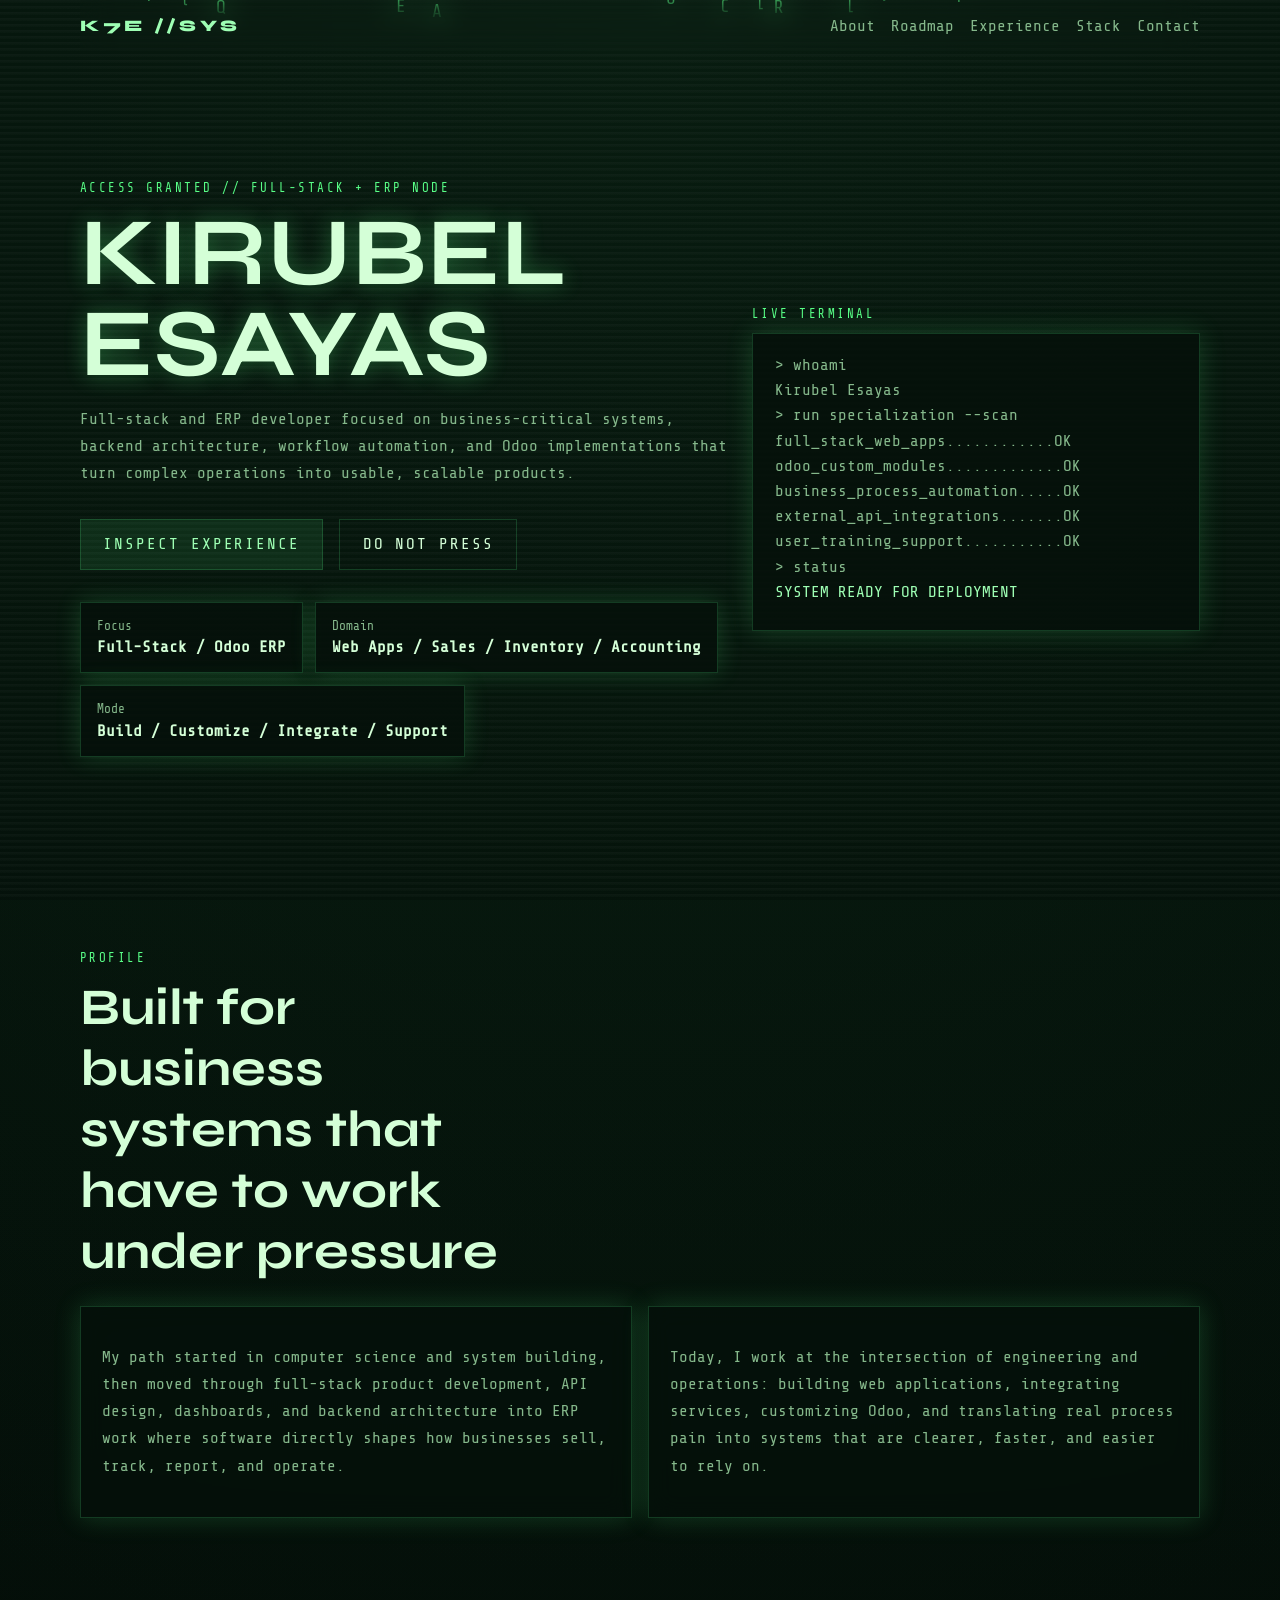
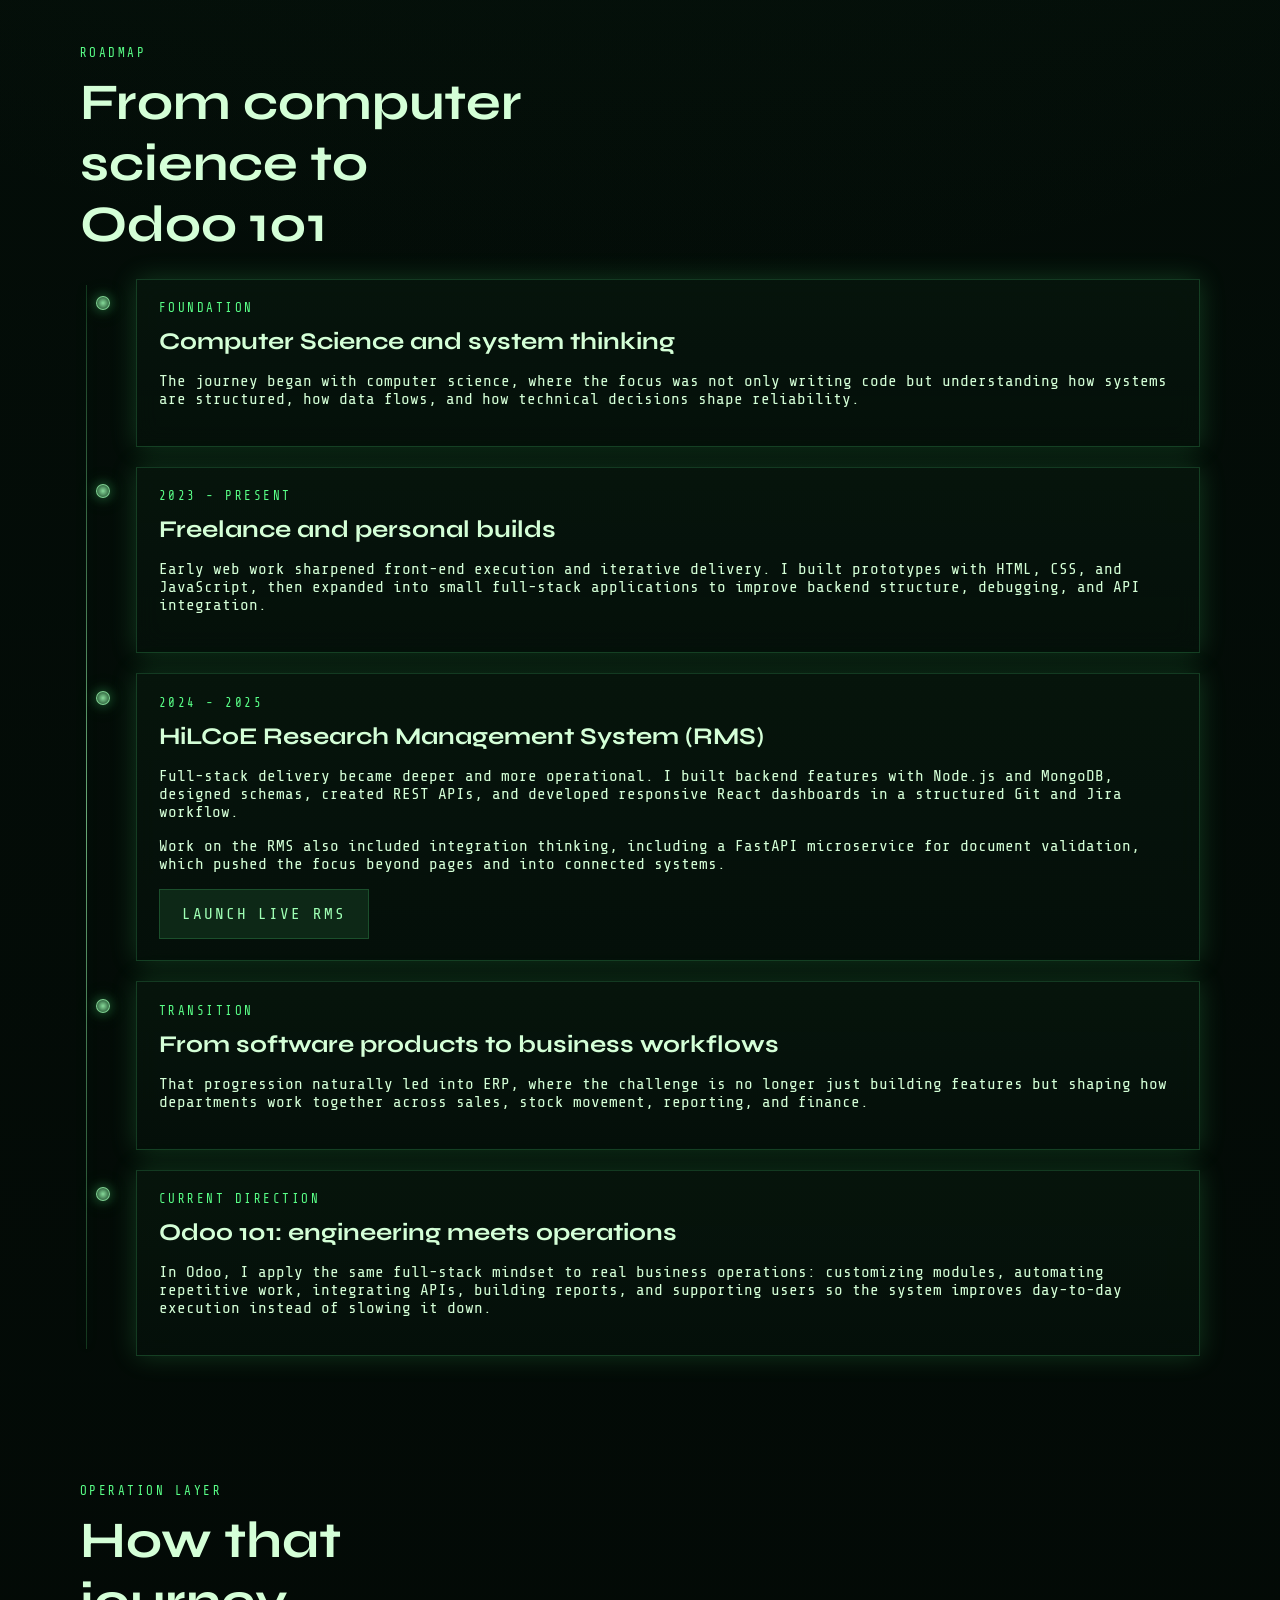
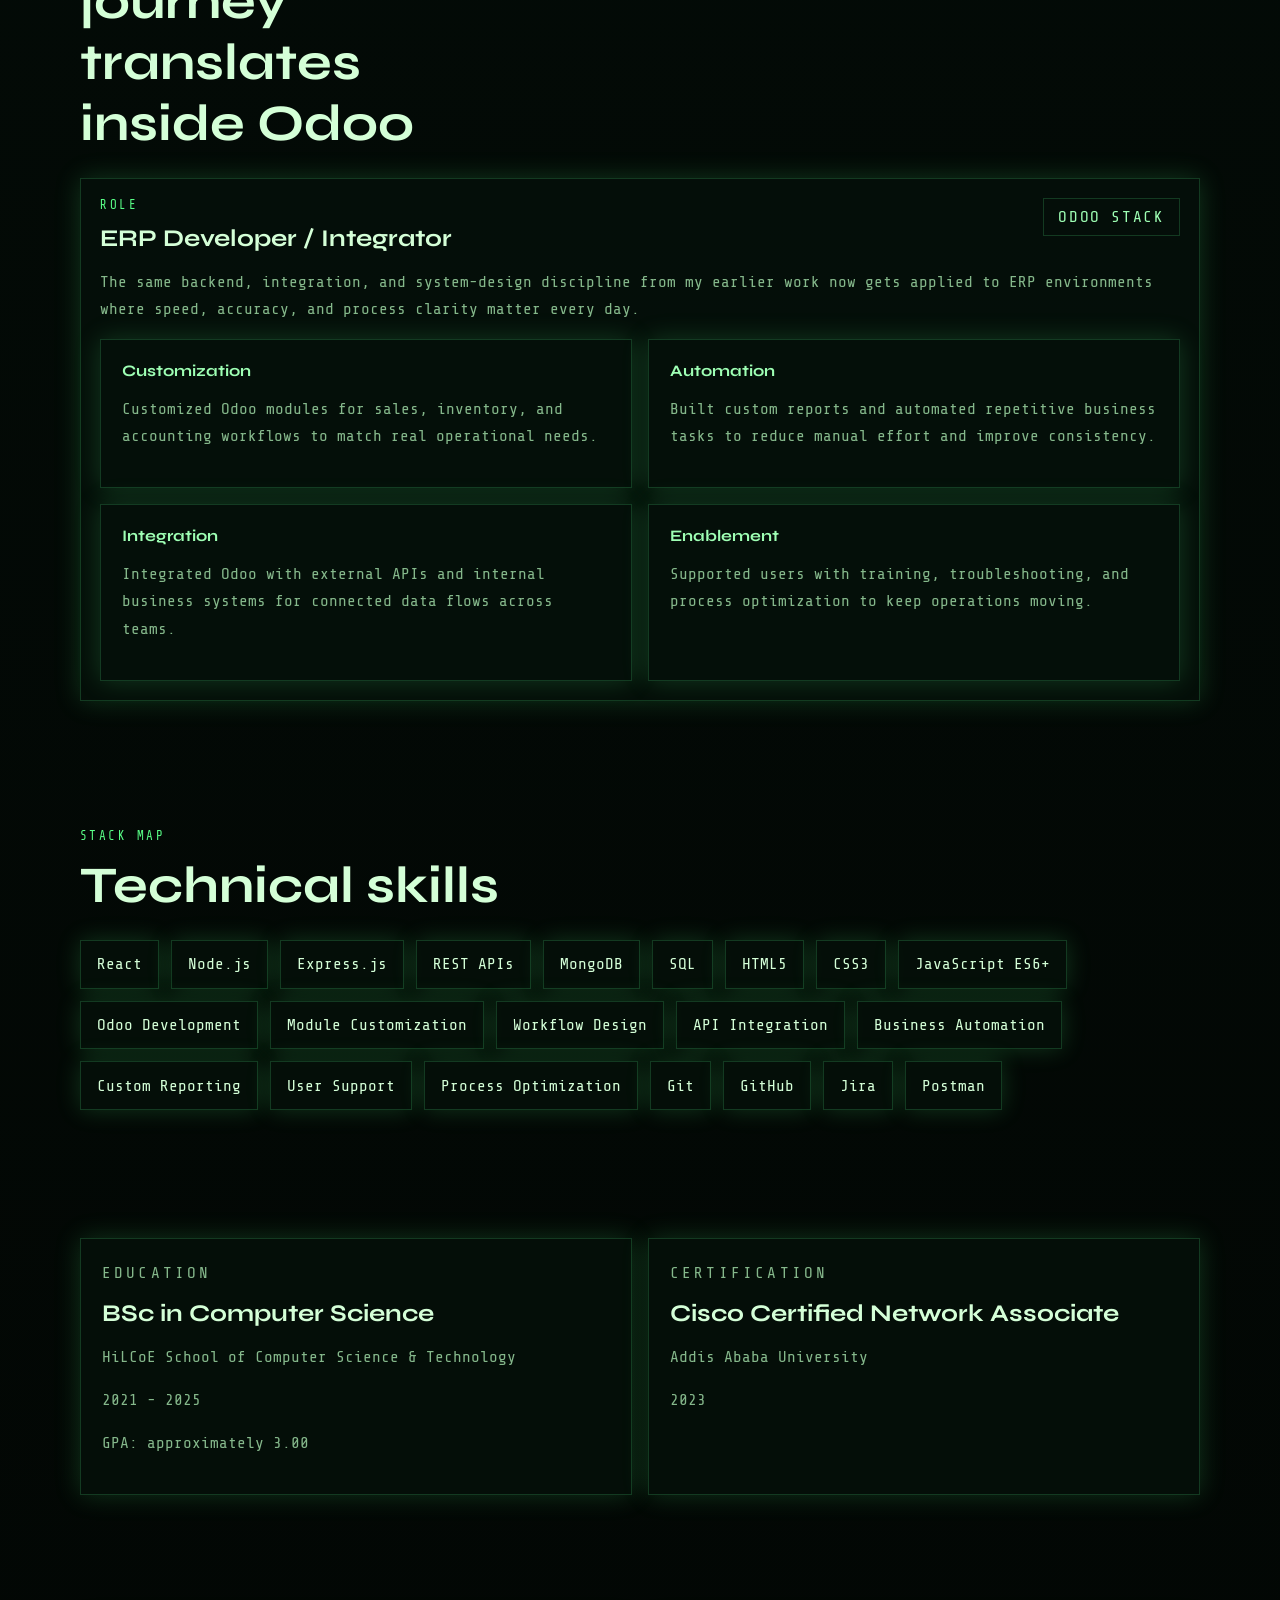
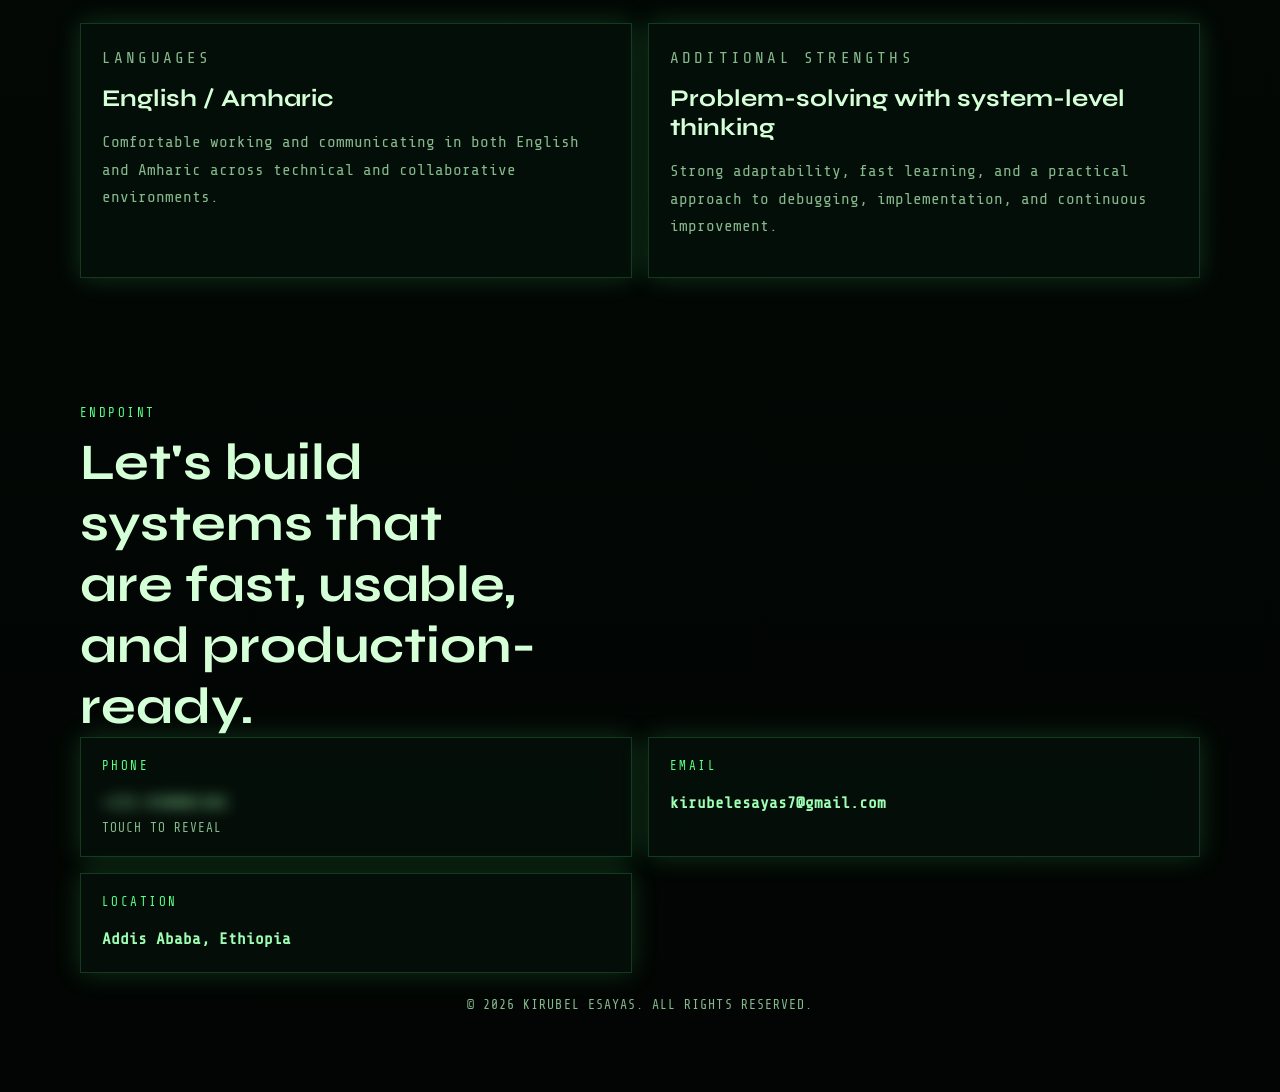
==== commit 9decd0ee: "feat: implement phone reveal functionality with styling updates" ====
--- a/Portfolio_V2/index.html
+++ b/Portfolio_V2/index.html
@@ -329,9 +329,10 @@
     <p class="eyebrow">ENDPOINT</p>
     <h2>Let's build systems that are fast, usable, and production-ready.</h2>
     <div class="contact-grid">
-      <a class="card contact-card" href="tel:+251930801382">
+      <a class="card contact-card reveal-card" href="tel:+251930801382" id="phone-reveal-card">
         <span class="role-label">PHONE</span>
-        <strong>+251-930801382</strong>
+        <strong class="reveal-value" id="phone-reveal-value">+251-930801382</strong>
+        <span class="reveal-hint" id="phone-reveal-hint">Touch to reveal</span>
       </a>
       <a class="card contact-card" href="mailto:kirubelesayas7@gmail.com">
         <span class="role-label">EMAIL</span>
--- a/Portfolio_V2/style.css
+++ b/Portfolio_V2/style.css
@@ -446,6 +446,36 @@
   line-height: 1.5;
 }
 
+.reveal-card {
+  position: relative;
+  overflow: hidden;
+}
+
+.reveal-value {
+  filter: blur(7px);
+  opacity: 0.72;
+  transition: filter 260ms ease, opacity 260ms ease, letter-spacing 260ms ease;
+}
+
+.reveal-hint {
+  color: var(--muted);
+  font-size: 0.8rem;
+  letter-spacing: 0.08em;
+  text-transform: uppercase;
+  transition: opacity 220ms ease, transform 220ms ease;
+}
+
+.reveal-card.revealed .reveal-value {
+  filter: blur(0);
+  opacity: 1;
+  letter-spacing: 0.04em;
+}
+
+.reveal-card.revealed .reveal-hint {
+  opacity: 0;
+  transform: translateY(4px);
+}
+
 .hack-overlay {
   z-index: 20;
   display: grid;
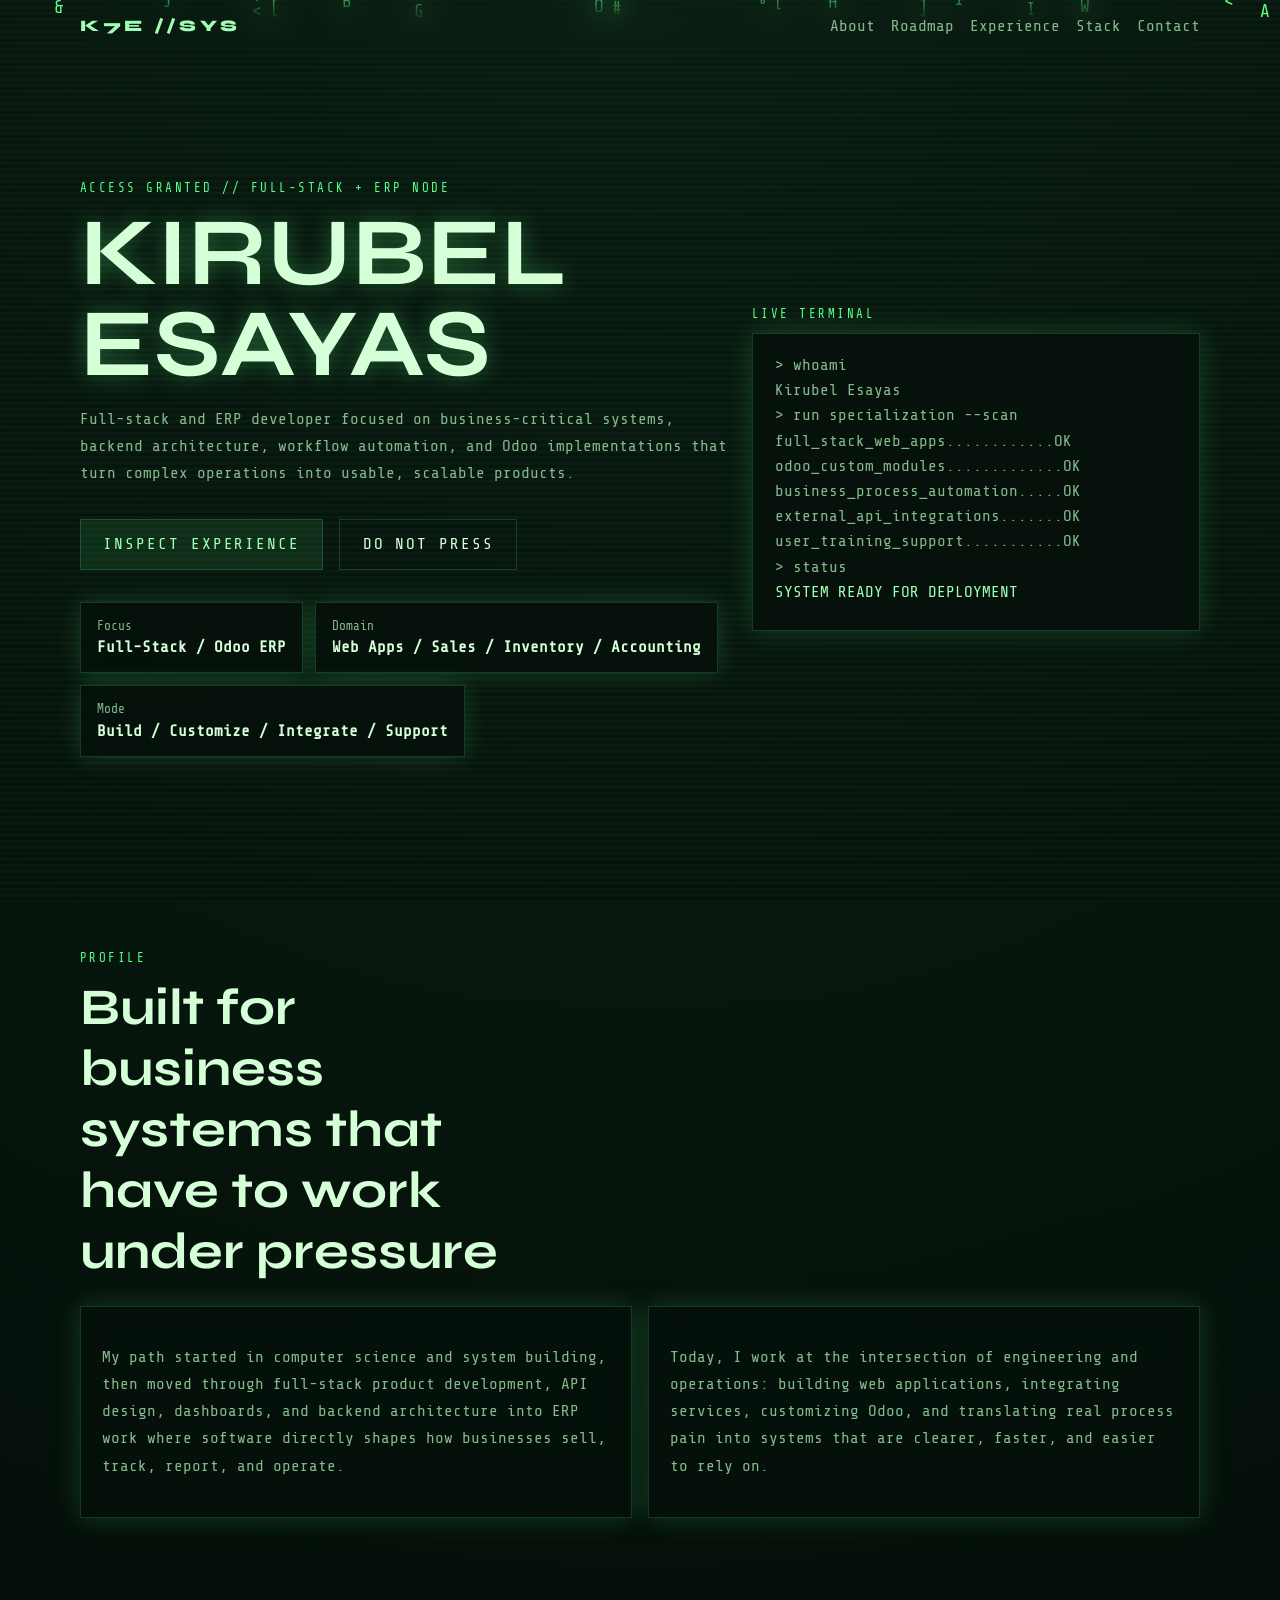
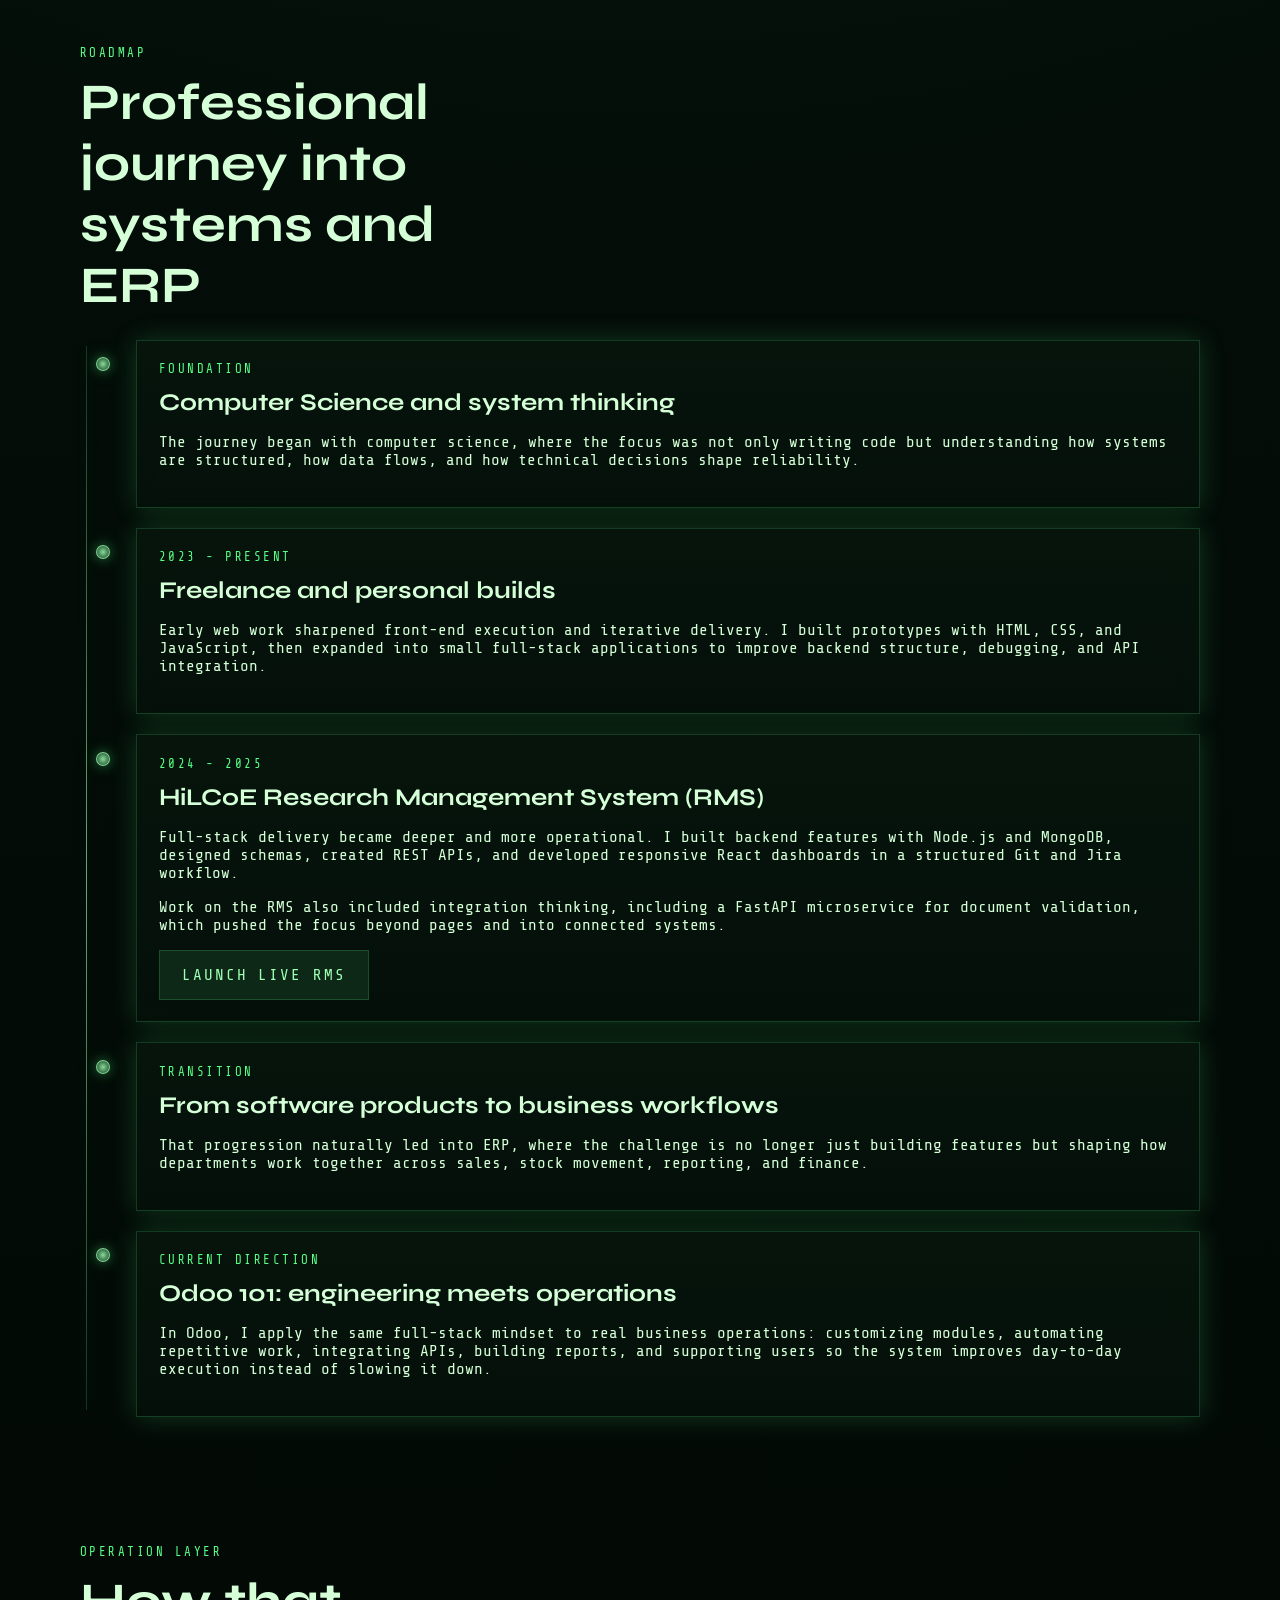
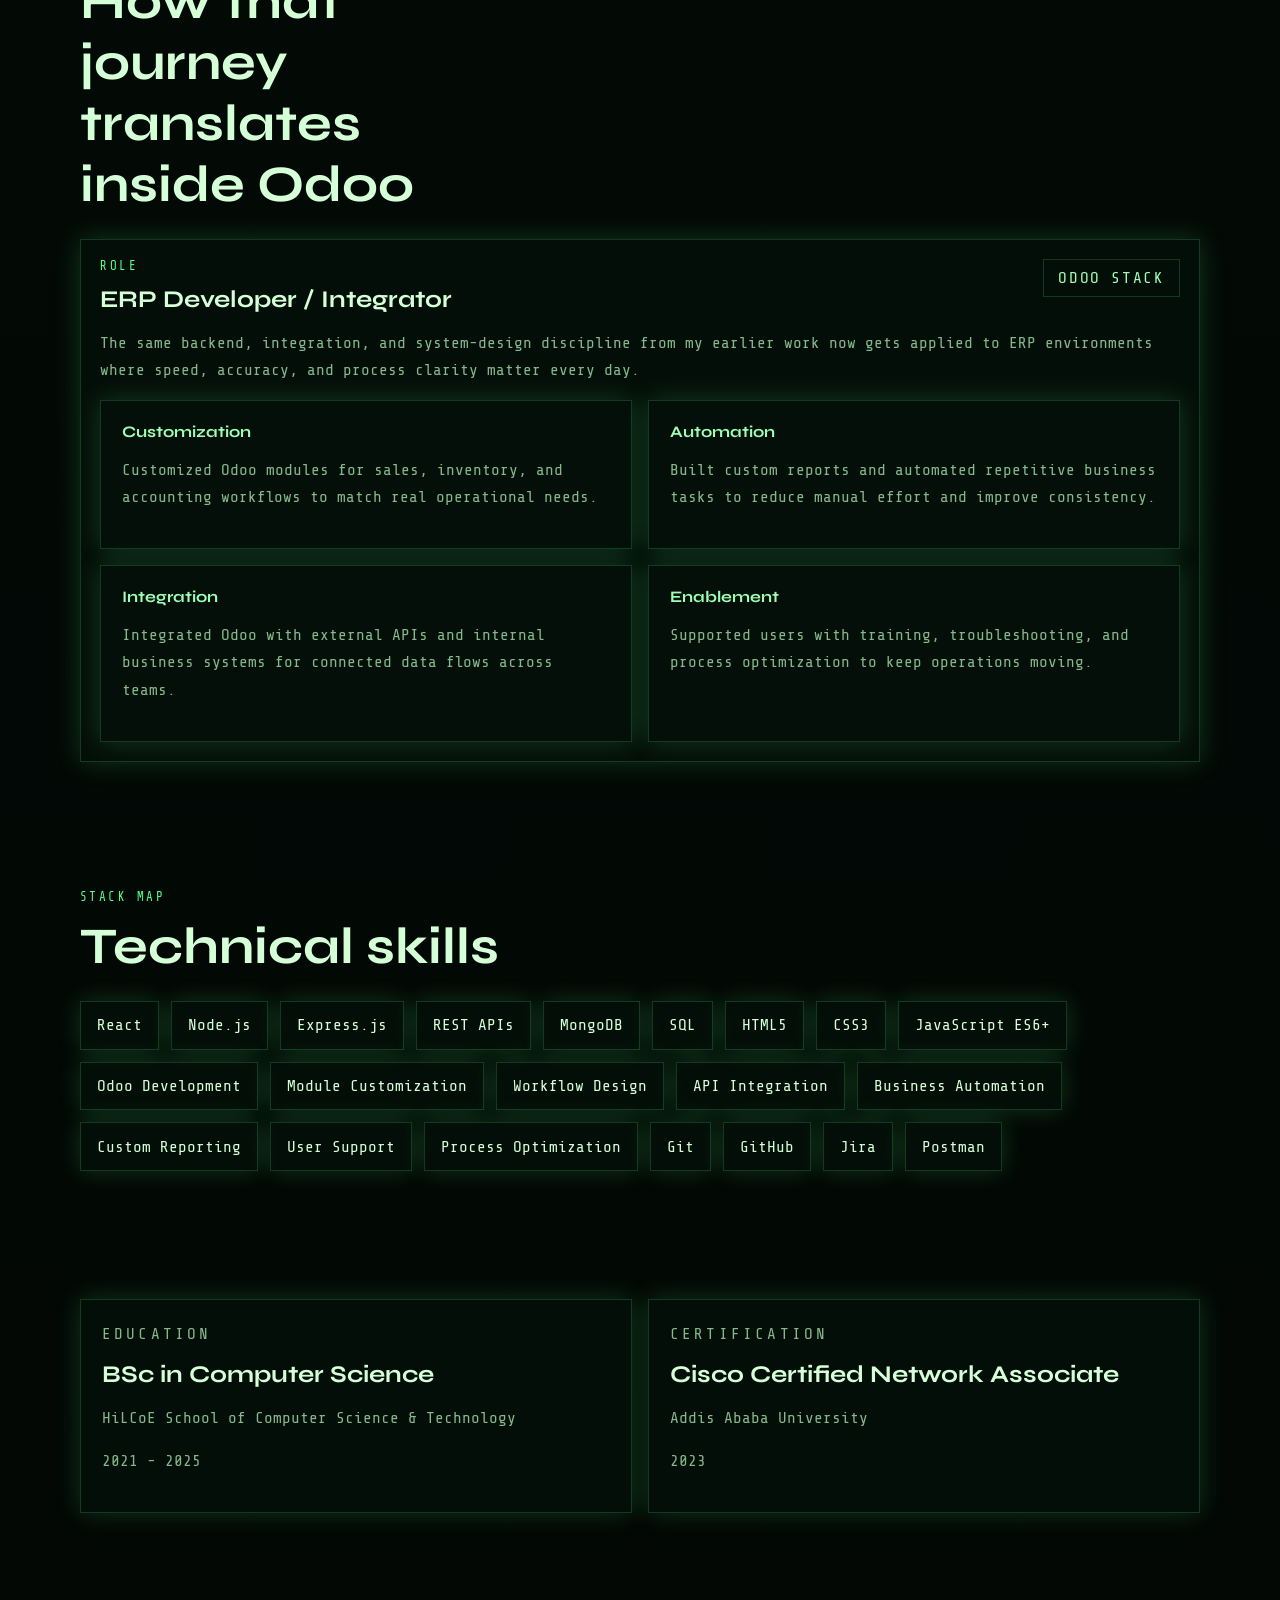
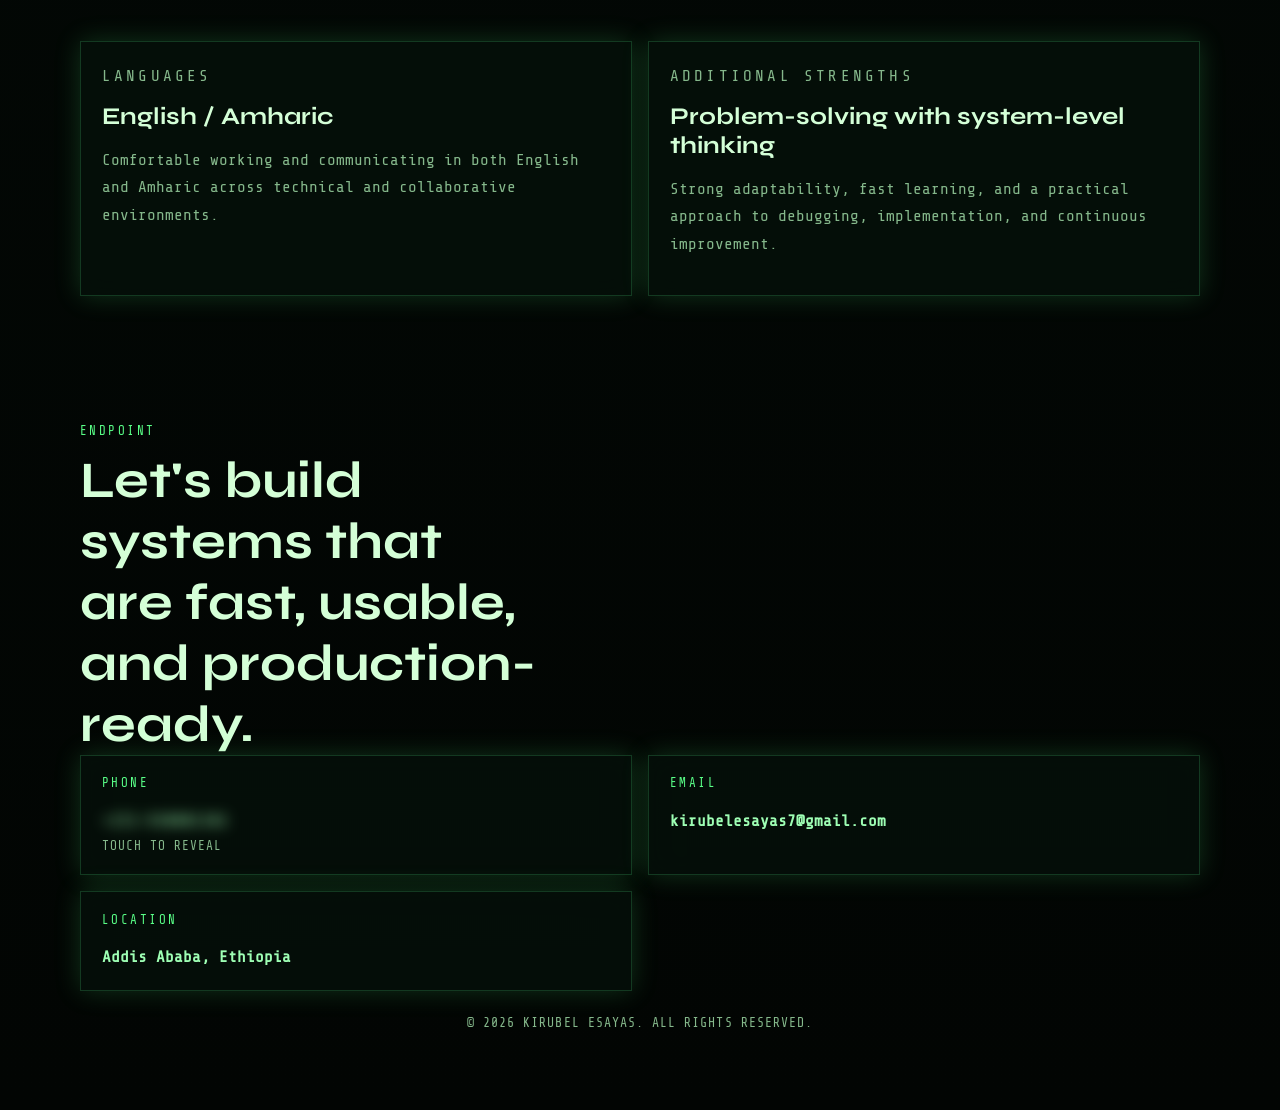
==== commit 9ff7fb77: "feat: update roadmap section heading and remove GPA from education details" ====
--- a/Portfolio_V2/index.html
+++ b/Portfolio_V2/index.html
@@ -109,7 +109,7 @@
     <section class="section" id="projects">
       <div class="section-heading">
         <p class="eyebrow">ROADMAP</p>
-        <h2>From computer science to Odoo 101</h2>
+        <h2>Professional journey into systems and ERP</h2>
       </div>
       <div class="roadmap">
         <article class="roadmap-step">
@@ -295,7 +295,6 @@
         <h3>BSc in Computer Science</h3>
         <p>HiLCoE School of Computer Science & Technology</p>
         <p>2021 - 2025</p>
-        <p>GPA: approximately 3.00</p>
       </article>
       <article class="card">
         <p class="eyebrow">CERTIFICATION</p>
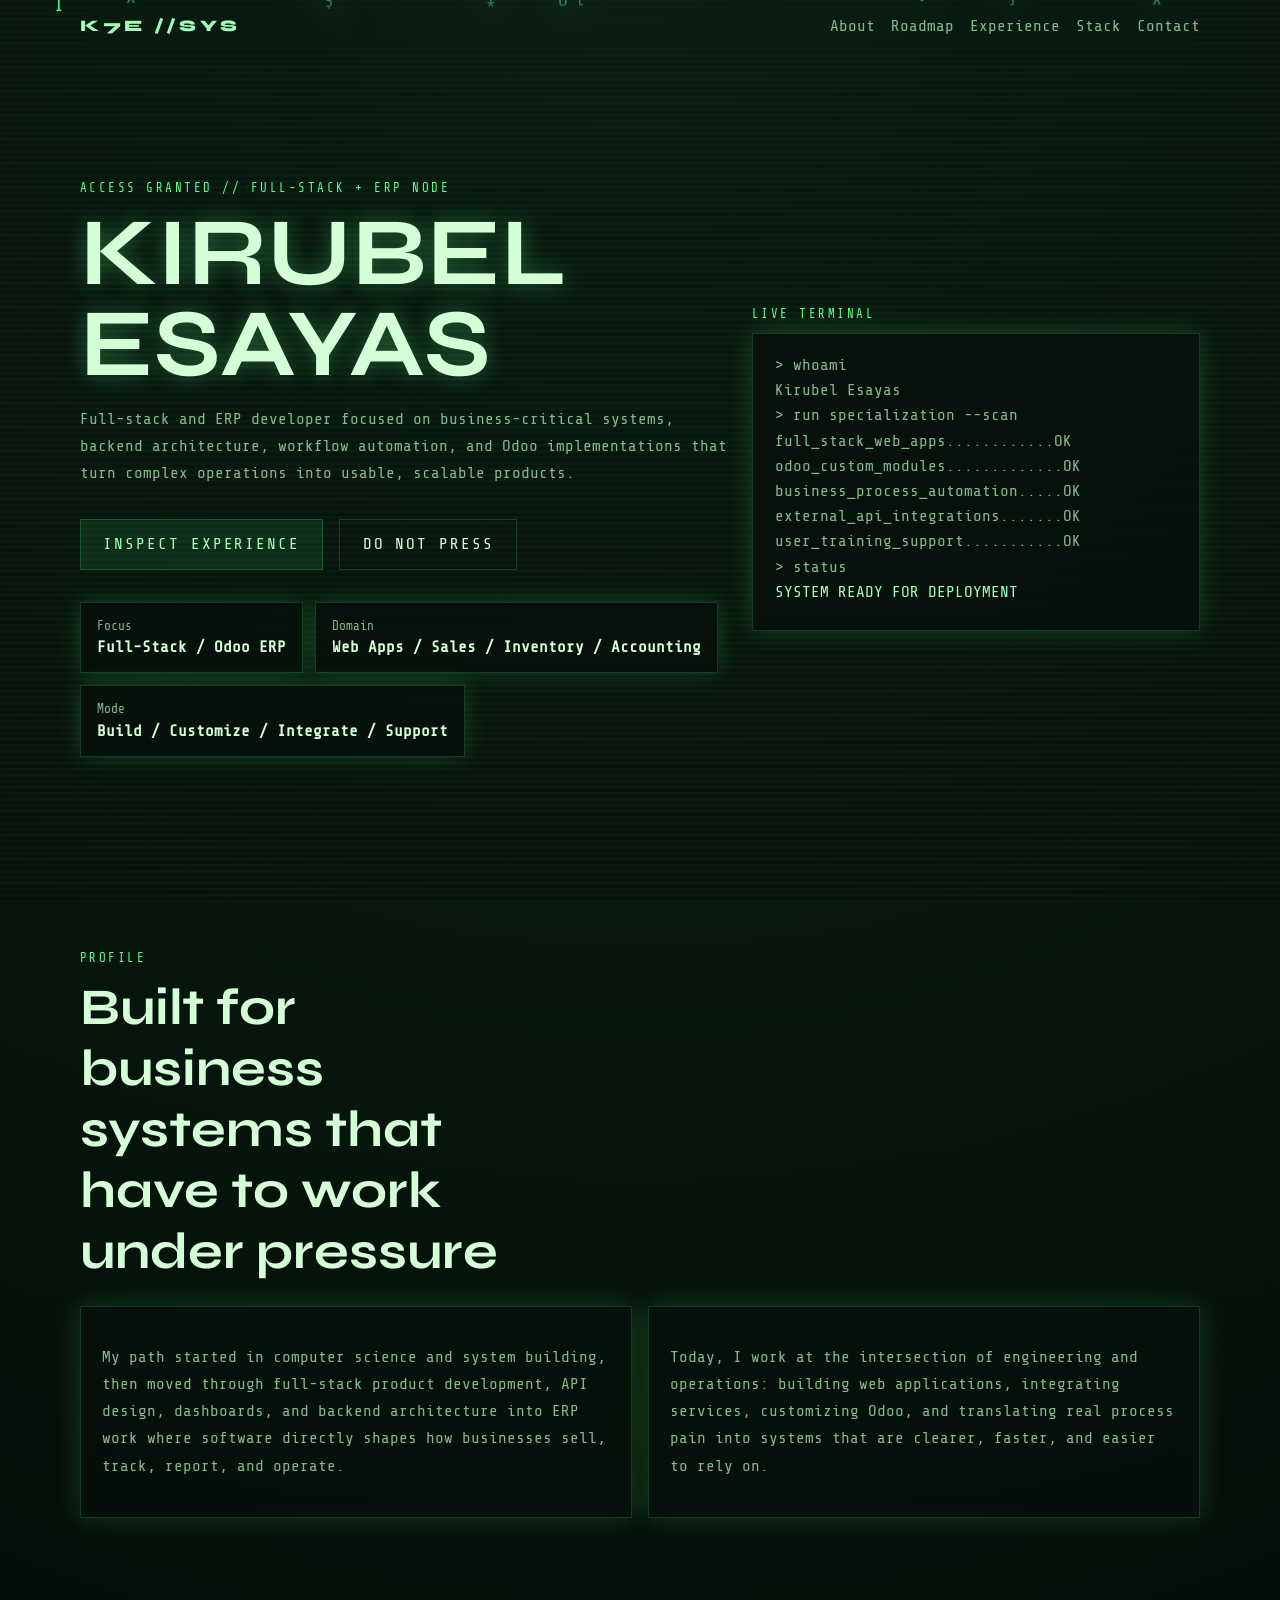
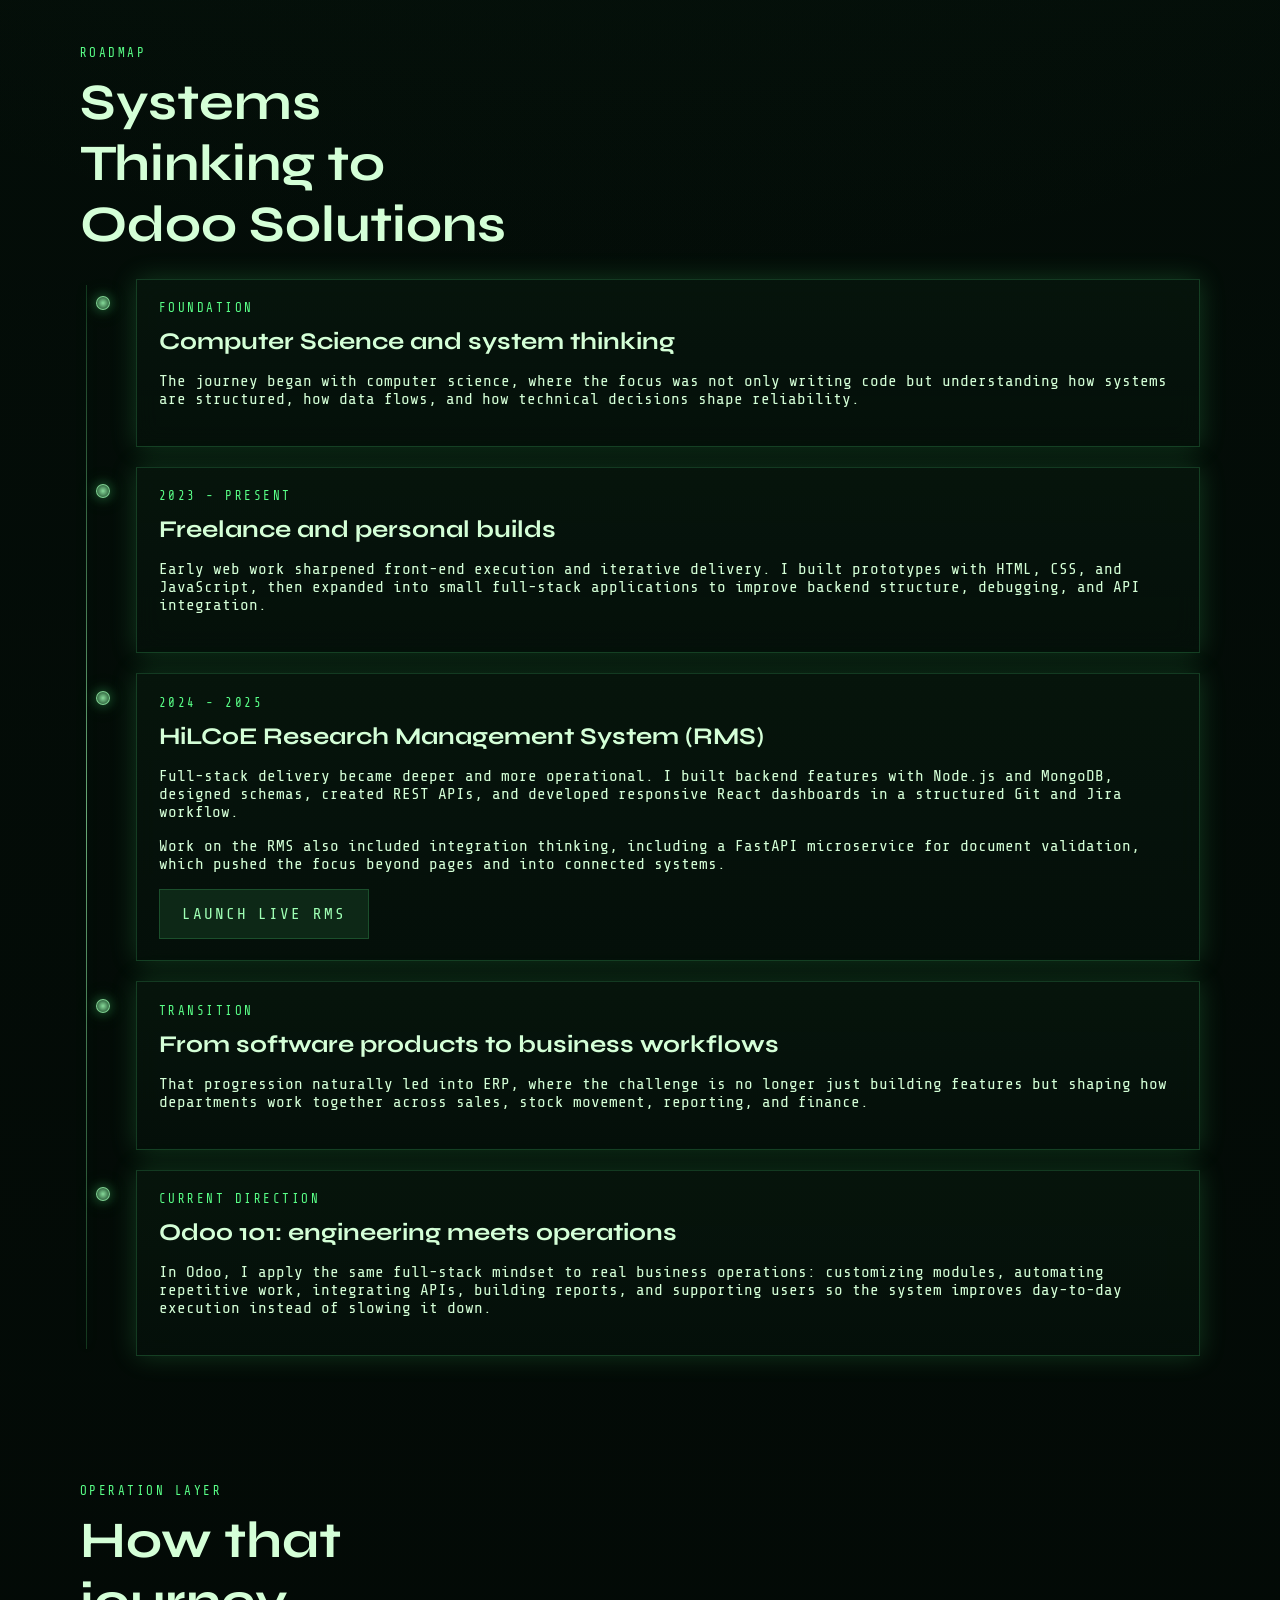
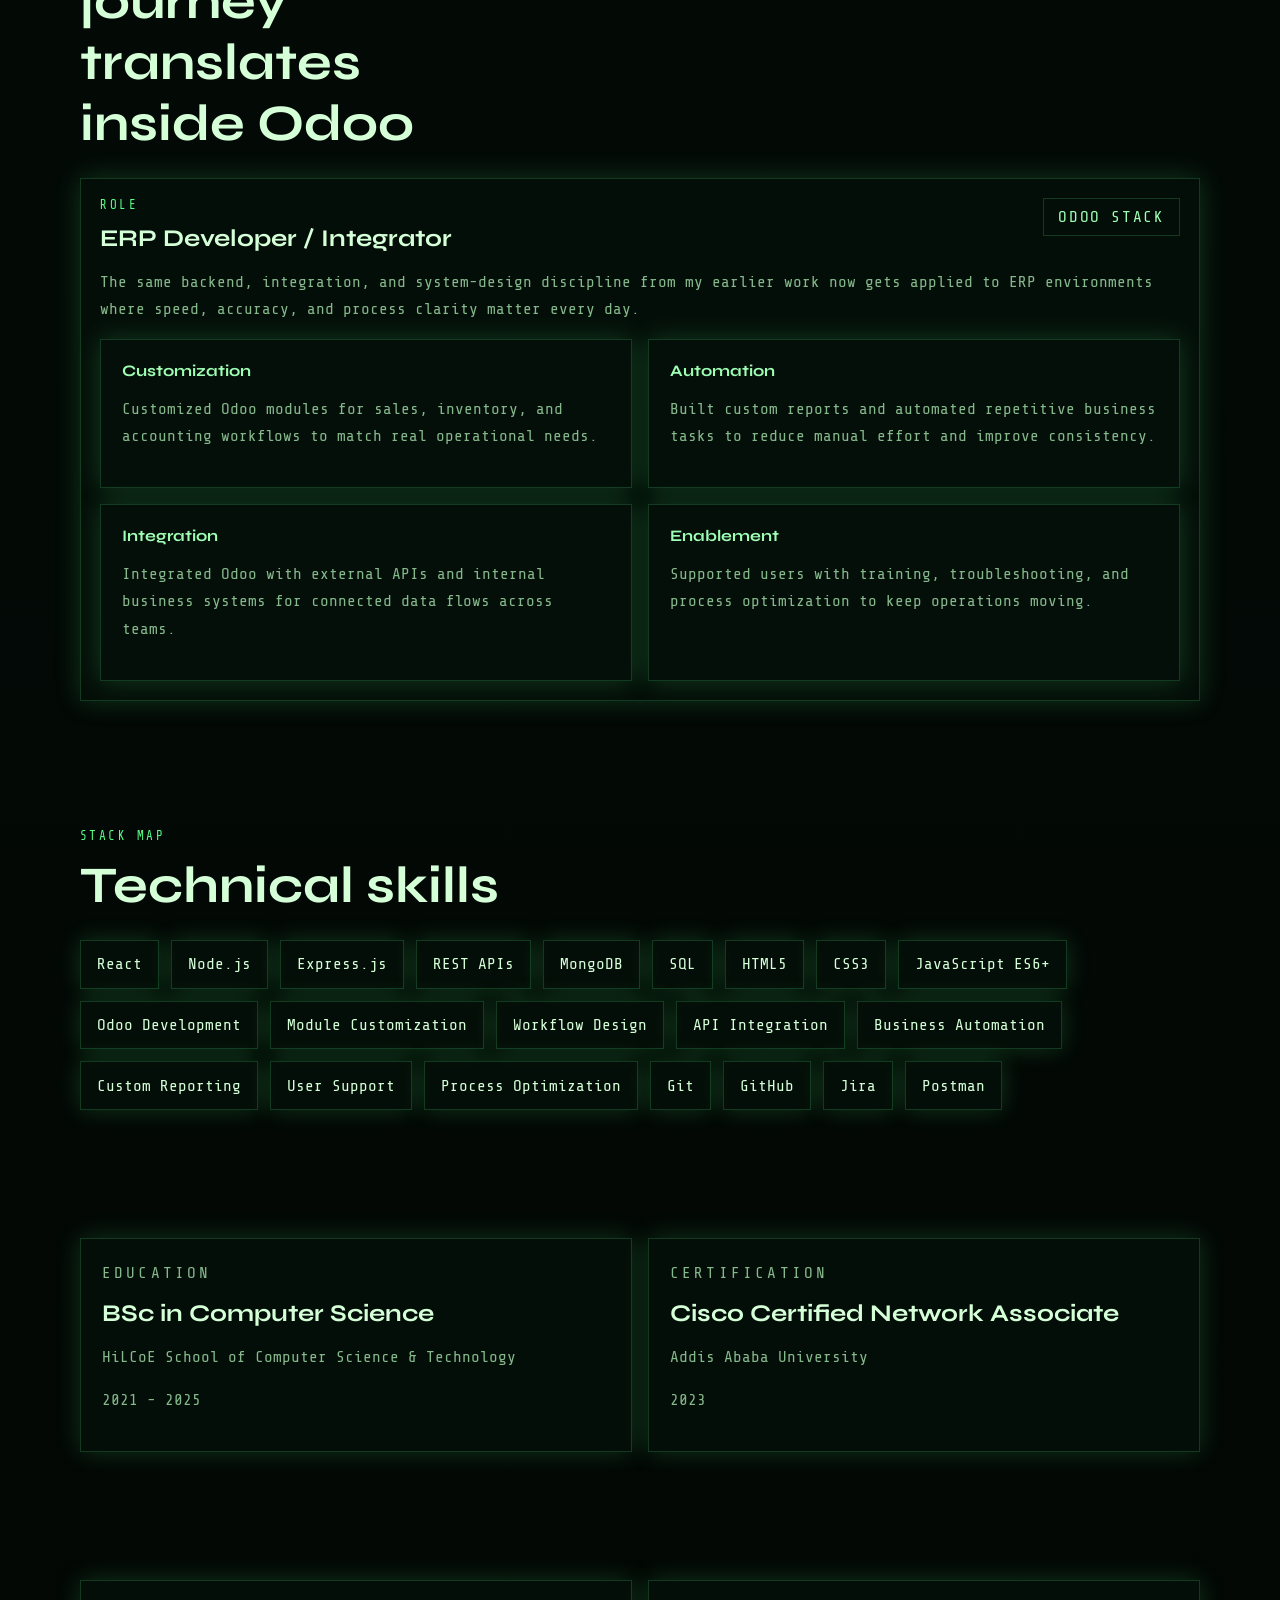
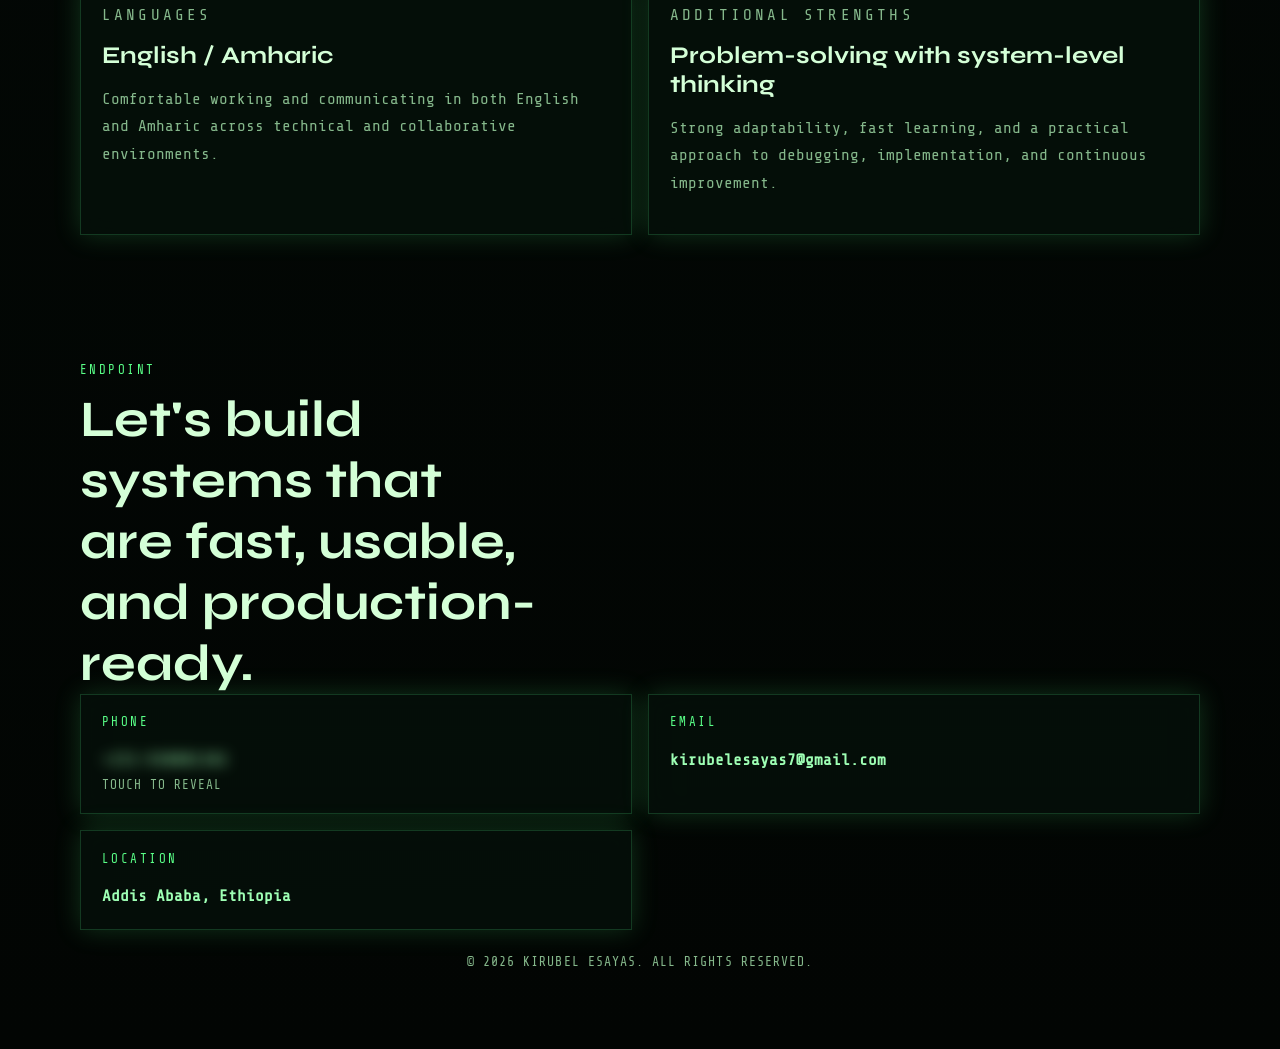
==== commit 59c4c8c1: "feat: update roadmap section heading for clarity and relevance" ====
--- a/Portfolio_V2/index.html
+++ b/Portfolio_V2/index.html
@@ -109,7 +109,7 @@
     <section class="section" id="projects">
       <div class="section-heading">
         <p class="eyebrow">ROADMAP</p>
-        <h2>Professional journey into systems and ERP</h2>
+        <h2>Systems Thinking to Odoo Solutions</h2>
       </div>
       <div class="roadmap">
         <article class="roadmap-step">
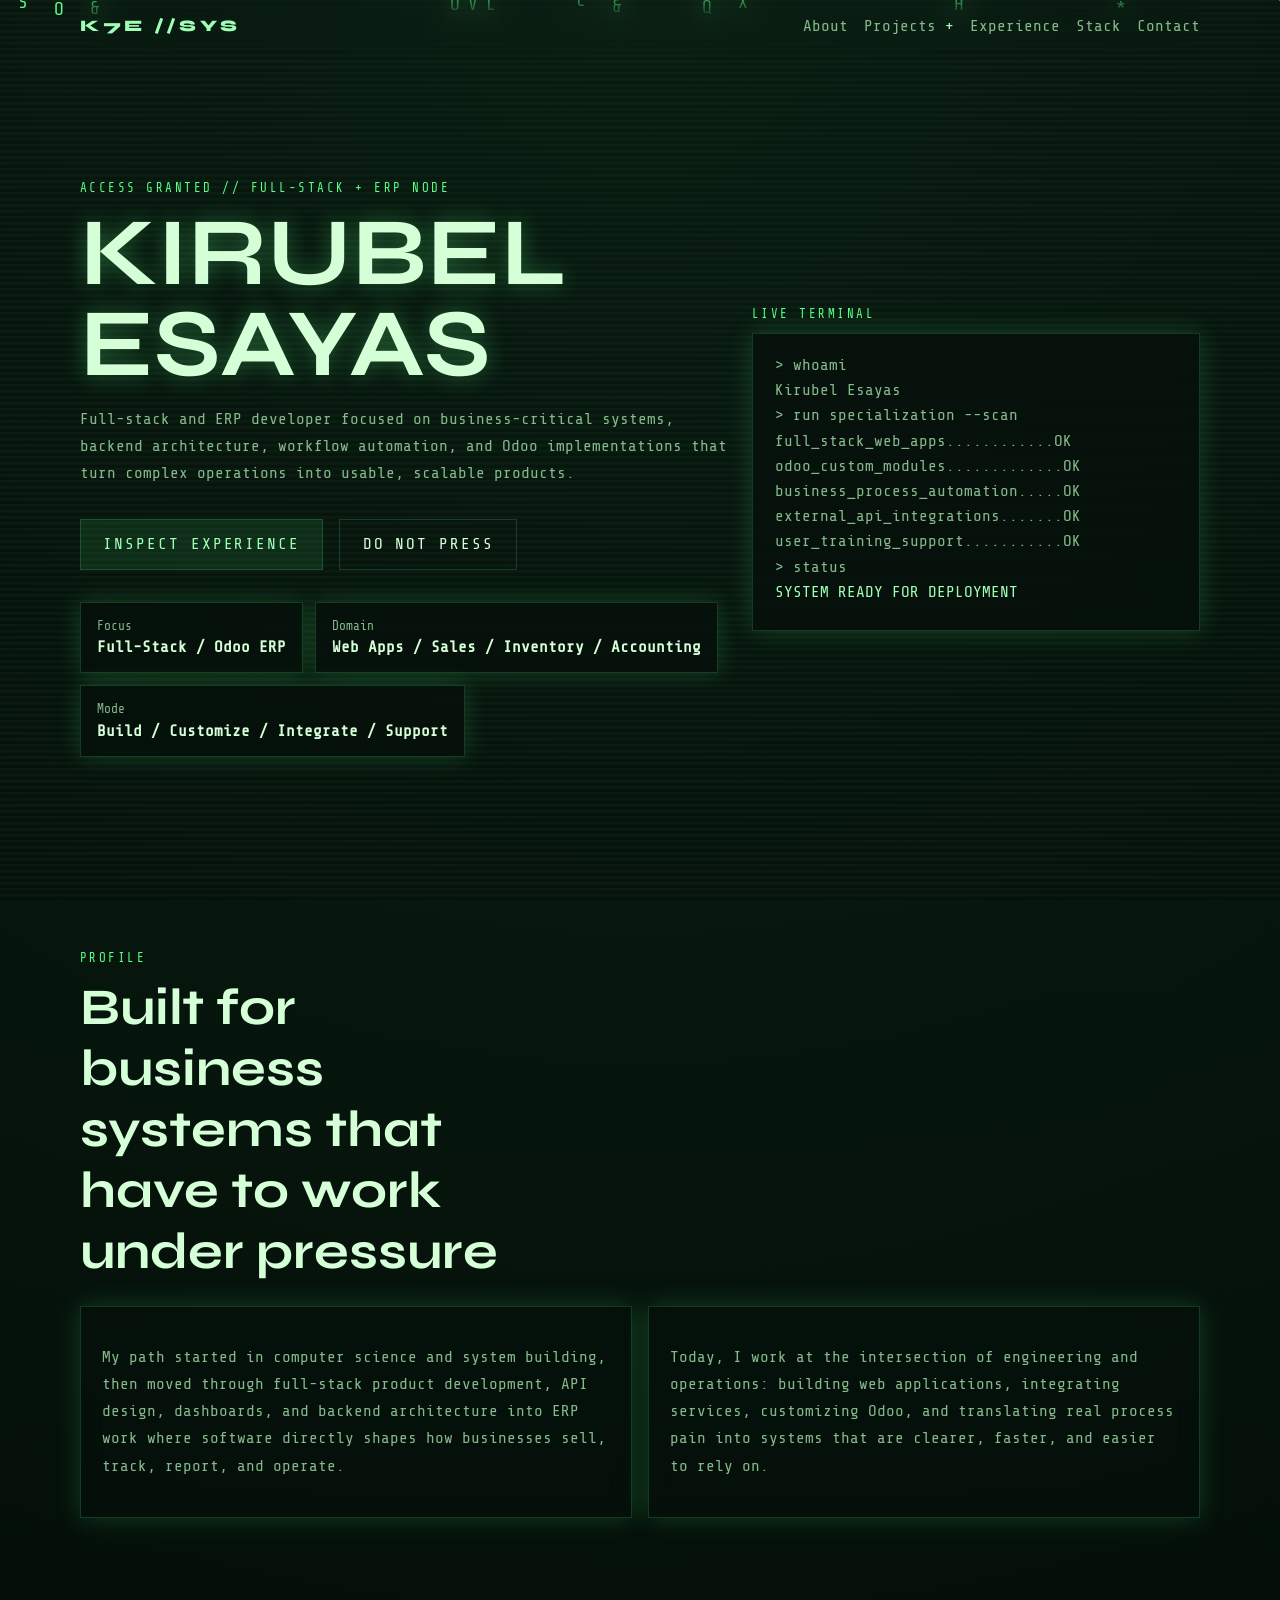
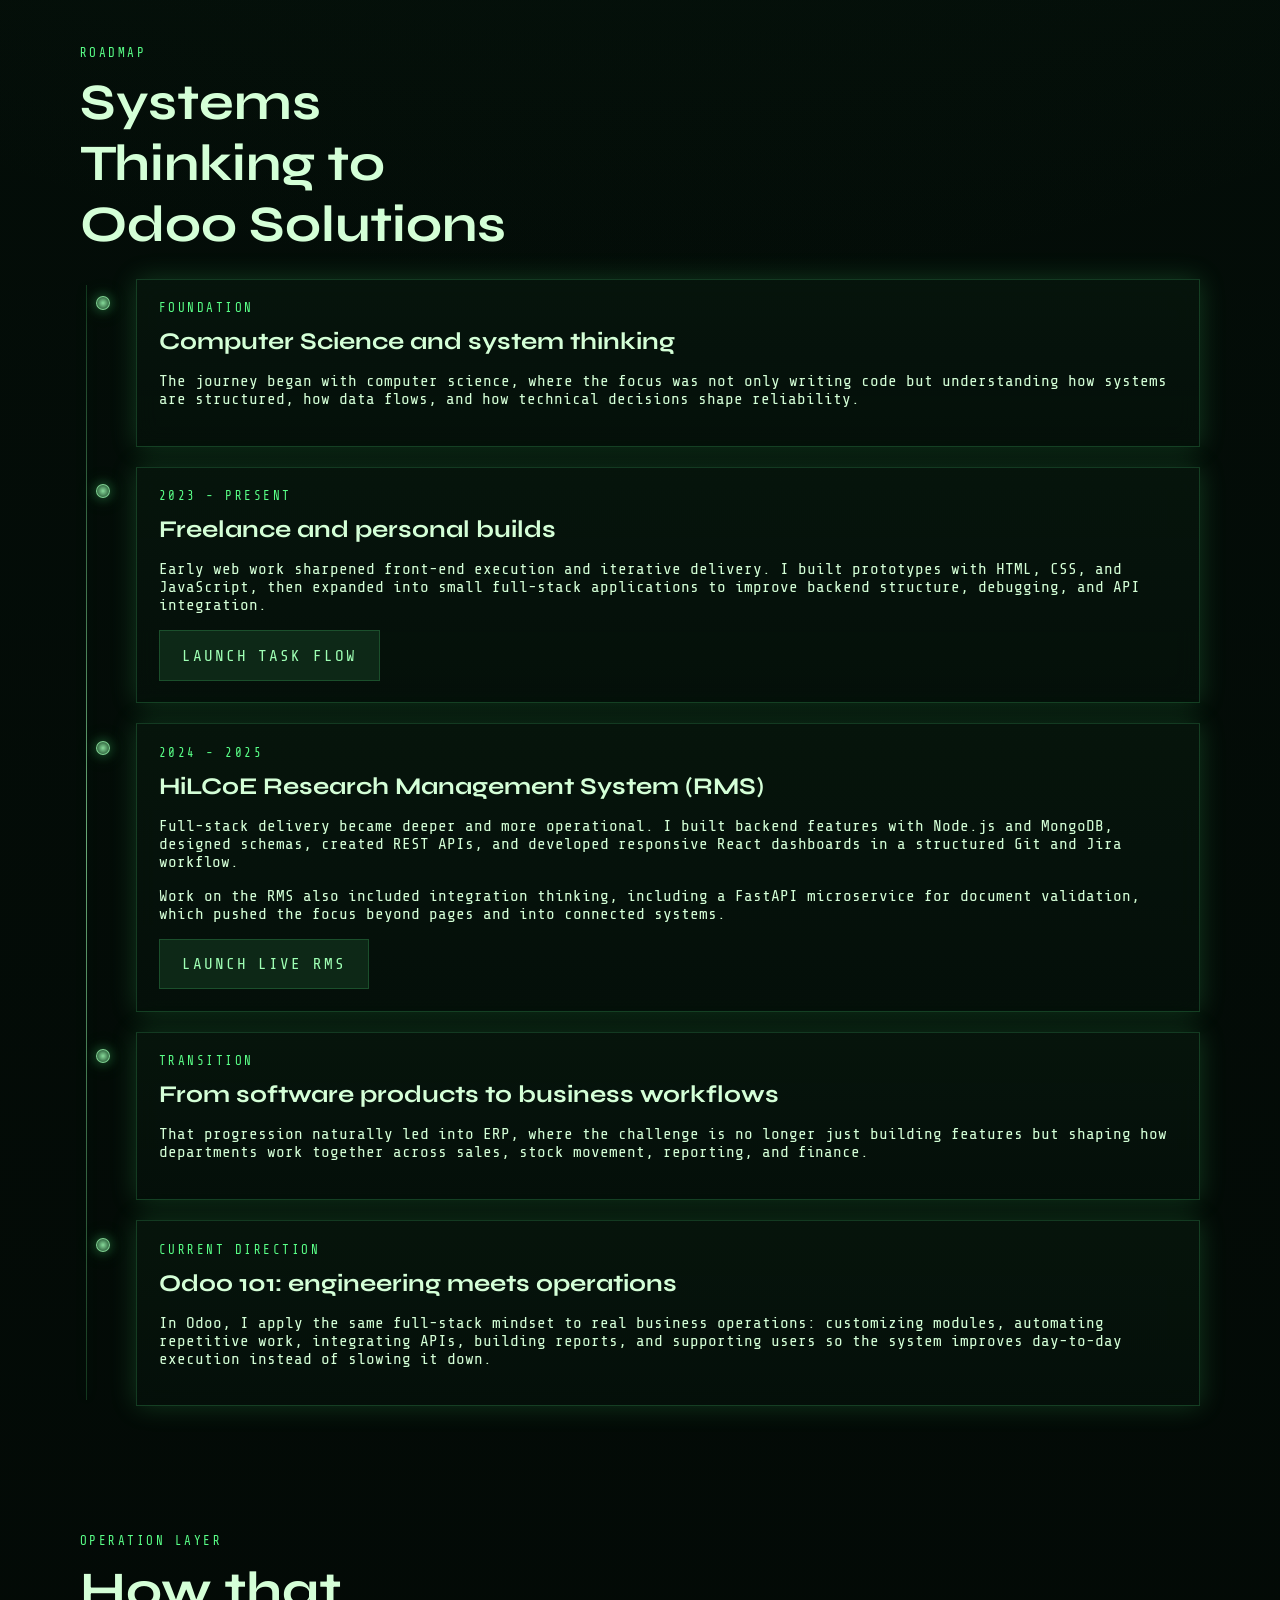
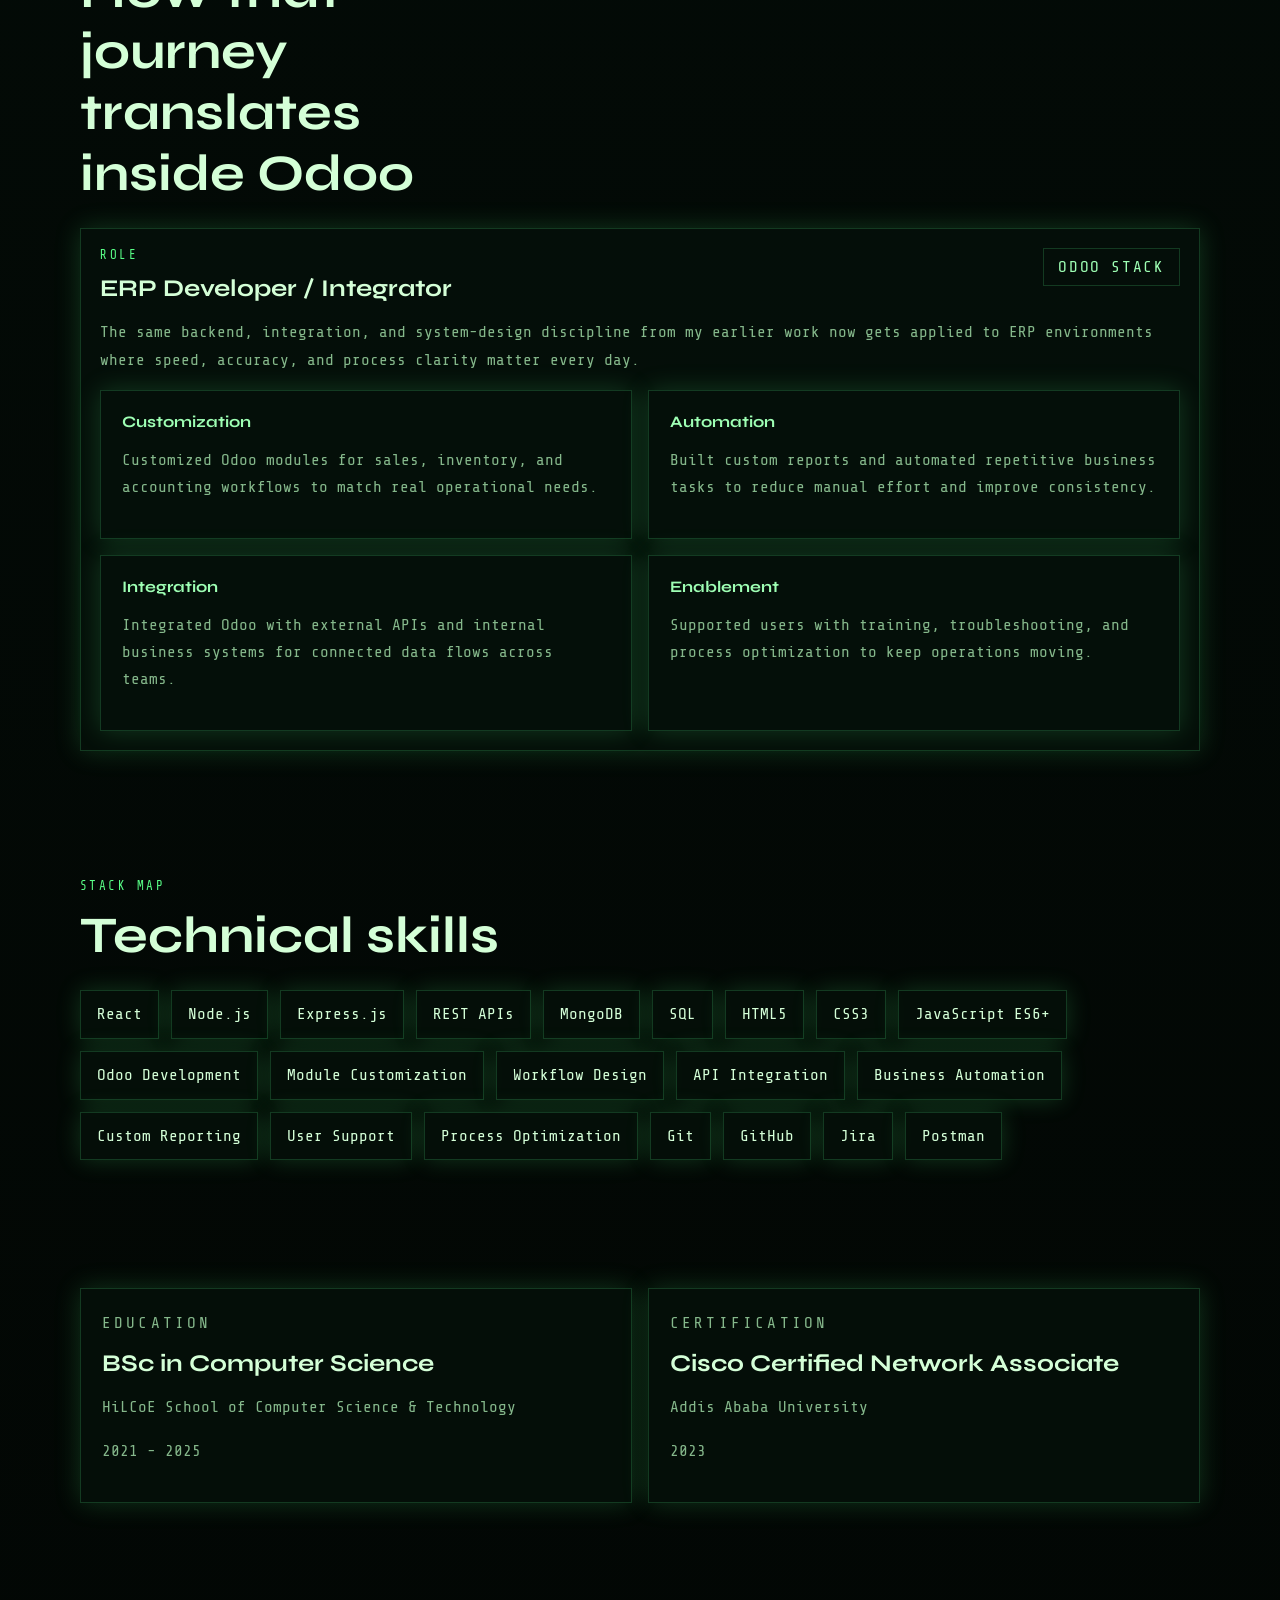
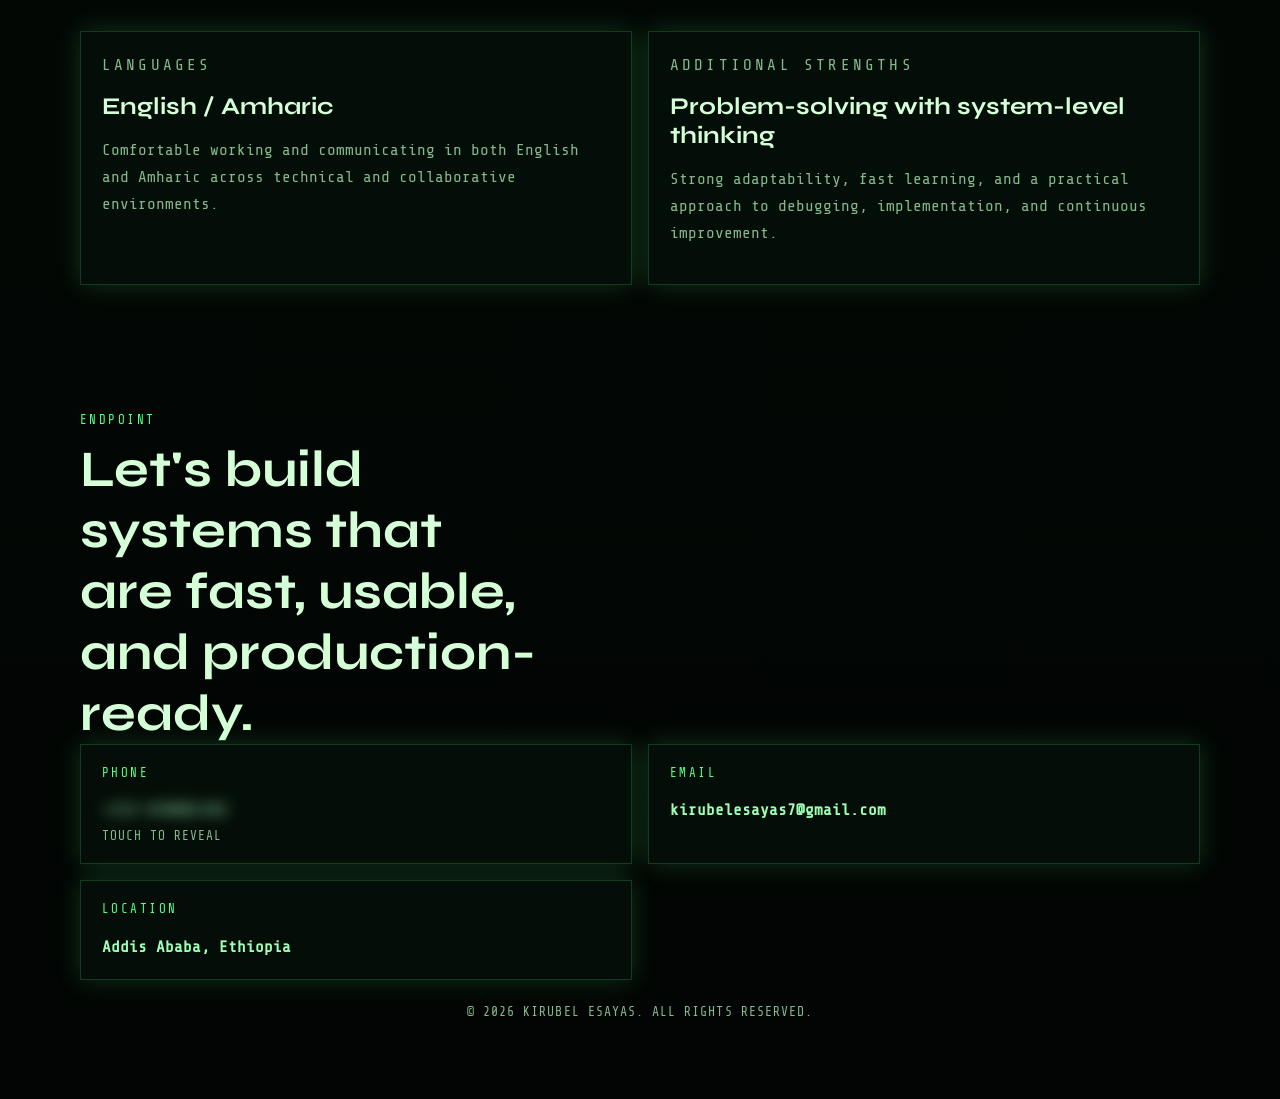
==== commit 0182389a: "feat: implement dropdown navigation for projects and enhance styling" ====
--- a/Portfolio_V2/index.html
+++ b/Portfolio_V2/index.html
@@ -25,7 +25,26 @@
     <div class="brand">K7E  //SYS</div>
     <nav class="nav">
       <a href="#about">About</a>
-      <a href="#projects">Roadmap</a>
+      <div class="nav-dropdown">
+        <button
+          class="nav-dropdown-toggle"
+          id="projects-nav-toggle"
+          type="button"
+          aria-expanded="false"
+          aria-controls="projects-nav-menu"
+        >
+          Projects
+        </button>
+        <div class="nav-dropdown-menu" id="projects-nav-menu">
+          <a href="#projects">Roadmap</a>
+          <a href="https://hi-l-co-e-rms.vercel.app/" target="_blank" rel="noreferrer">
+            HiLCoE RMS
+          </a>
+          <a href="https://taskapp.kirubel7.me/" target="_blank" rel="noreferrer">
+            Task App
+          </a>
+        </div>
+      </div>
       <a href="#experience">Experience</a>
       <a href="#stack">Stack</a>
       <a href="#contact">Contact</a>
@@ -136,6 +155,16 @@
               expanded into small full-stack applications to improve backend
               structure, debugging, and API integration.
             </p>
+            <div class="project-links">
+              <a
+                class="button primary"
+                href="https://taskapp.kirubel7.me/"
+                target="_blank"
+                rel="noreferrer"
+              >
+                Launch Task Flow
+              </a>
+            </div>
           </div>
         </article>
 
--- a/Portfolio_V2/style.css
+++ b/Portfolio_V2/style.css
@@ -106,6 +106,7 @@
   display: flex;
   gap: 1rem;
   flex-wrap: wrap;
+  align-items: center;
 }
 
 .nav a {
@@ -114,8 +115,67 @@
 }
 
 .nav a:hover,
-.nav a:focus-visible {
+.nav a:focus-visible,
+.nav-dropdown-toggle:hover,
+.nav-dropdown-toggle:focus-visible {
   color: var(--accent);
+}
+
+.nav-dropdown {
+  position: relative;
+}
+
+.nav-dropdown-toggle {
+  border: 0;
+  background: transparent;
+  padding: 0;
+  color: var(--muted);
+  font: inherit;
+  cursor: pointer;
+}
+
+.nav-dropdown-toggle::after {
+  content: " +";
+  color: var(--accent-strong);
+}
+
+.nav-dropdown-menu {
+  position: absolute;
+  top: calc(100% + 0.85rem);
+  left: 0;
+  min-width: 220px;
+  display: flex;
+  flex-direction: column;
+  gap: 0.2rem;
+  padding: 0.6rem;
+  border: 1px solid var(--line);
+  background: rgba(4, 14, 8, 0.96);
+  box-shadow: var(--shadow);
+  opacity: 0;
+  visibility: hidden;
+  transform: translateY(6px);
+  transition: opacity 180ms ease, transform 180ms ease, visibility 180ms ease;
+  z-index: 8;
+}
+
+.nav-dropdown:hover .nav-dropdown-menu,
+.nav-dropdown:focus-within .nav-dropdown-menu,
+.nav-dropdown.open .nav-dropdown-menu {
+  opacity: 1;
+  visibility: visible;
+  transform: translateY(0);
+}
+
+.nav-dropdown-menu a {
+  padding: 0.65rem 0.8rem;
+  border: 1px solid transparent;
+  background: rgba(89, 255, 135, 0.02);
+}
+
+.nav-dropdown-menu a:hover,
+.nav-dropdown-menu a:focus-visible {
+  border-color: var(--line);
+  background: rgba(89, 255, 135, 0.08);
 }
 
 .section {
@@ -608,6 +668,25 @@
     width: 100%;
   }
 
+  .nav {
+    width: 100%;
+  }
+
+  .nav-dropdown,
+  .nav-dropdown-toggle {
+    width: 100%;
+  }
+
+  .nav-dropdown-toggle {
+    text-align: left;
+  }
+
+  .nav-dropdown-menu {
+    position: static;
+    min-width: 0;
+    margin-top: 0.75rem;
+  }
+
   .skills-toggle {
     display: block;
   }
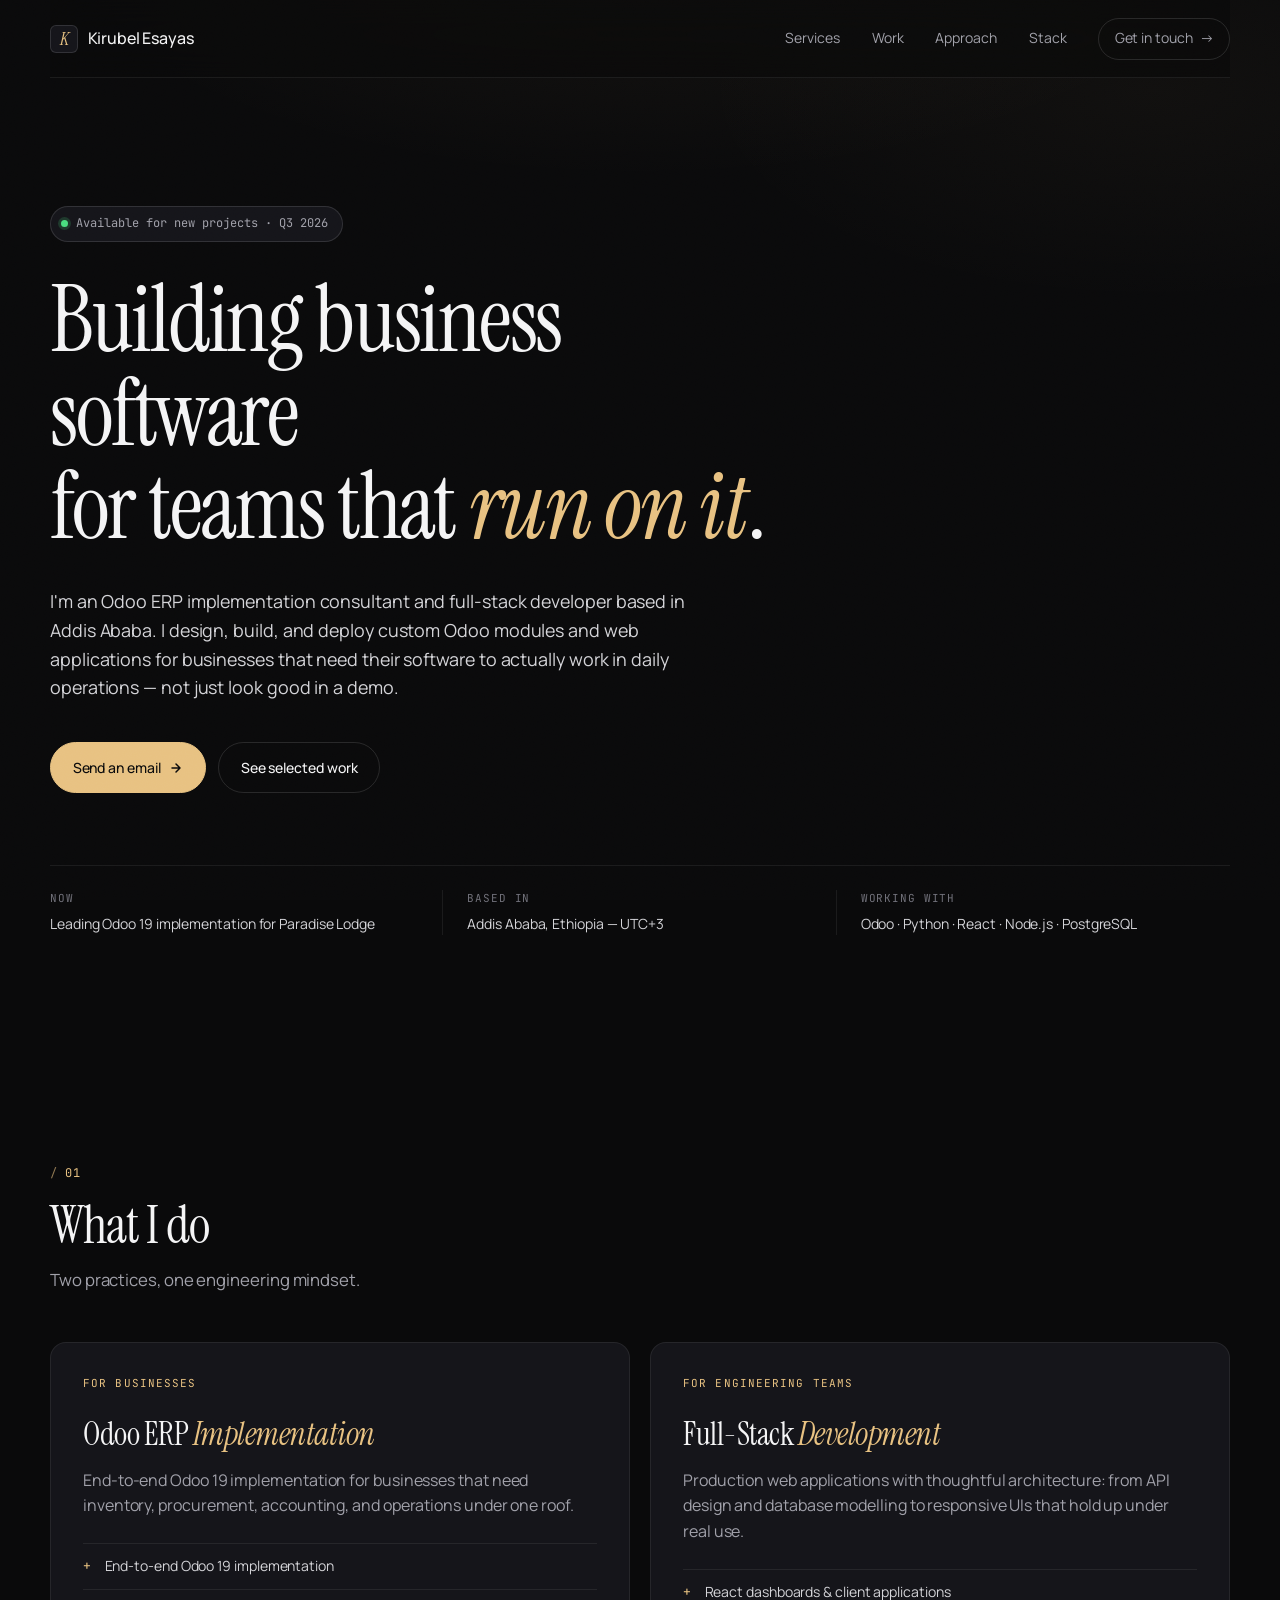
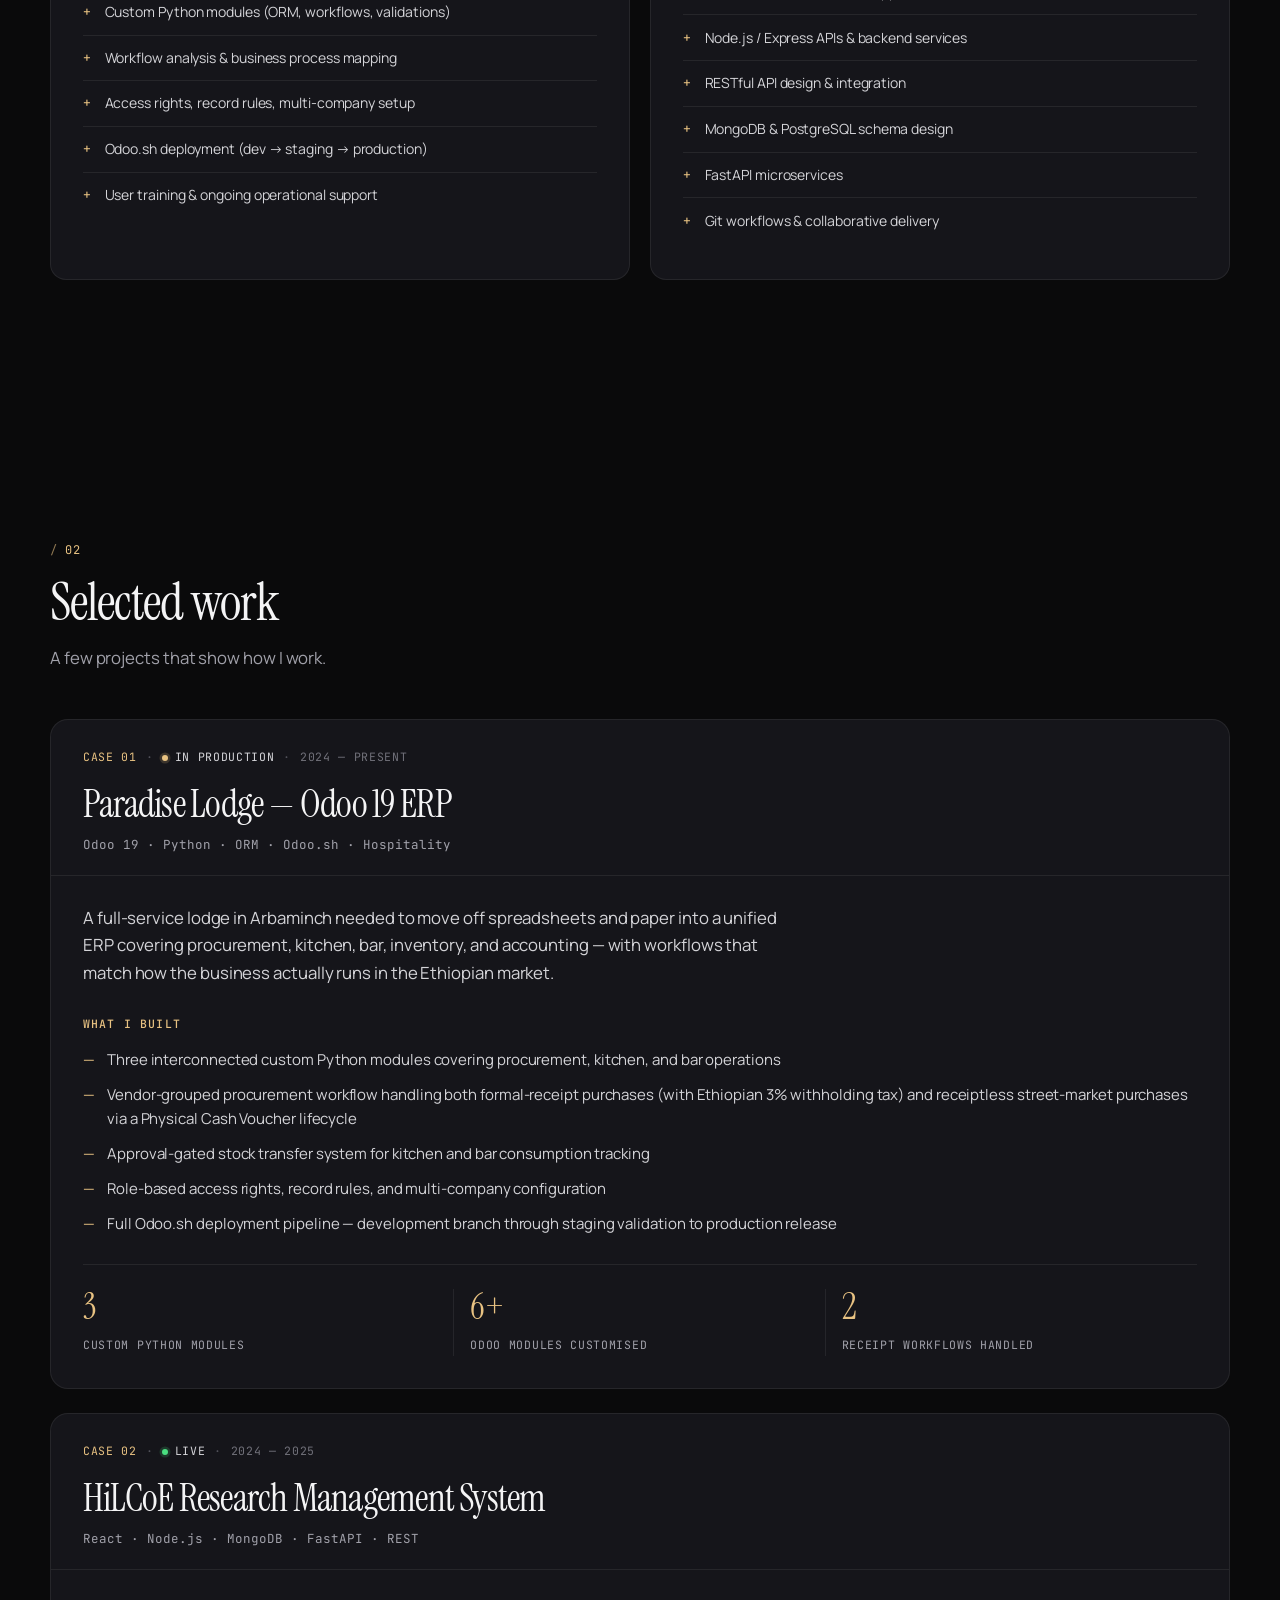
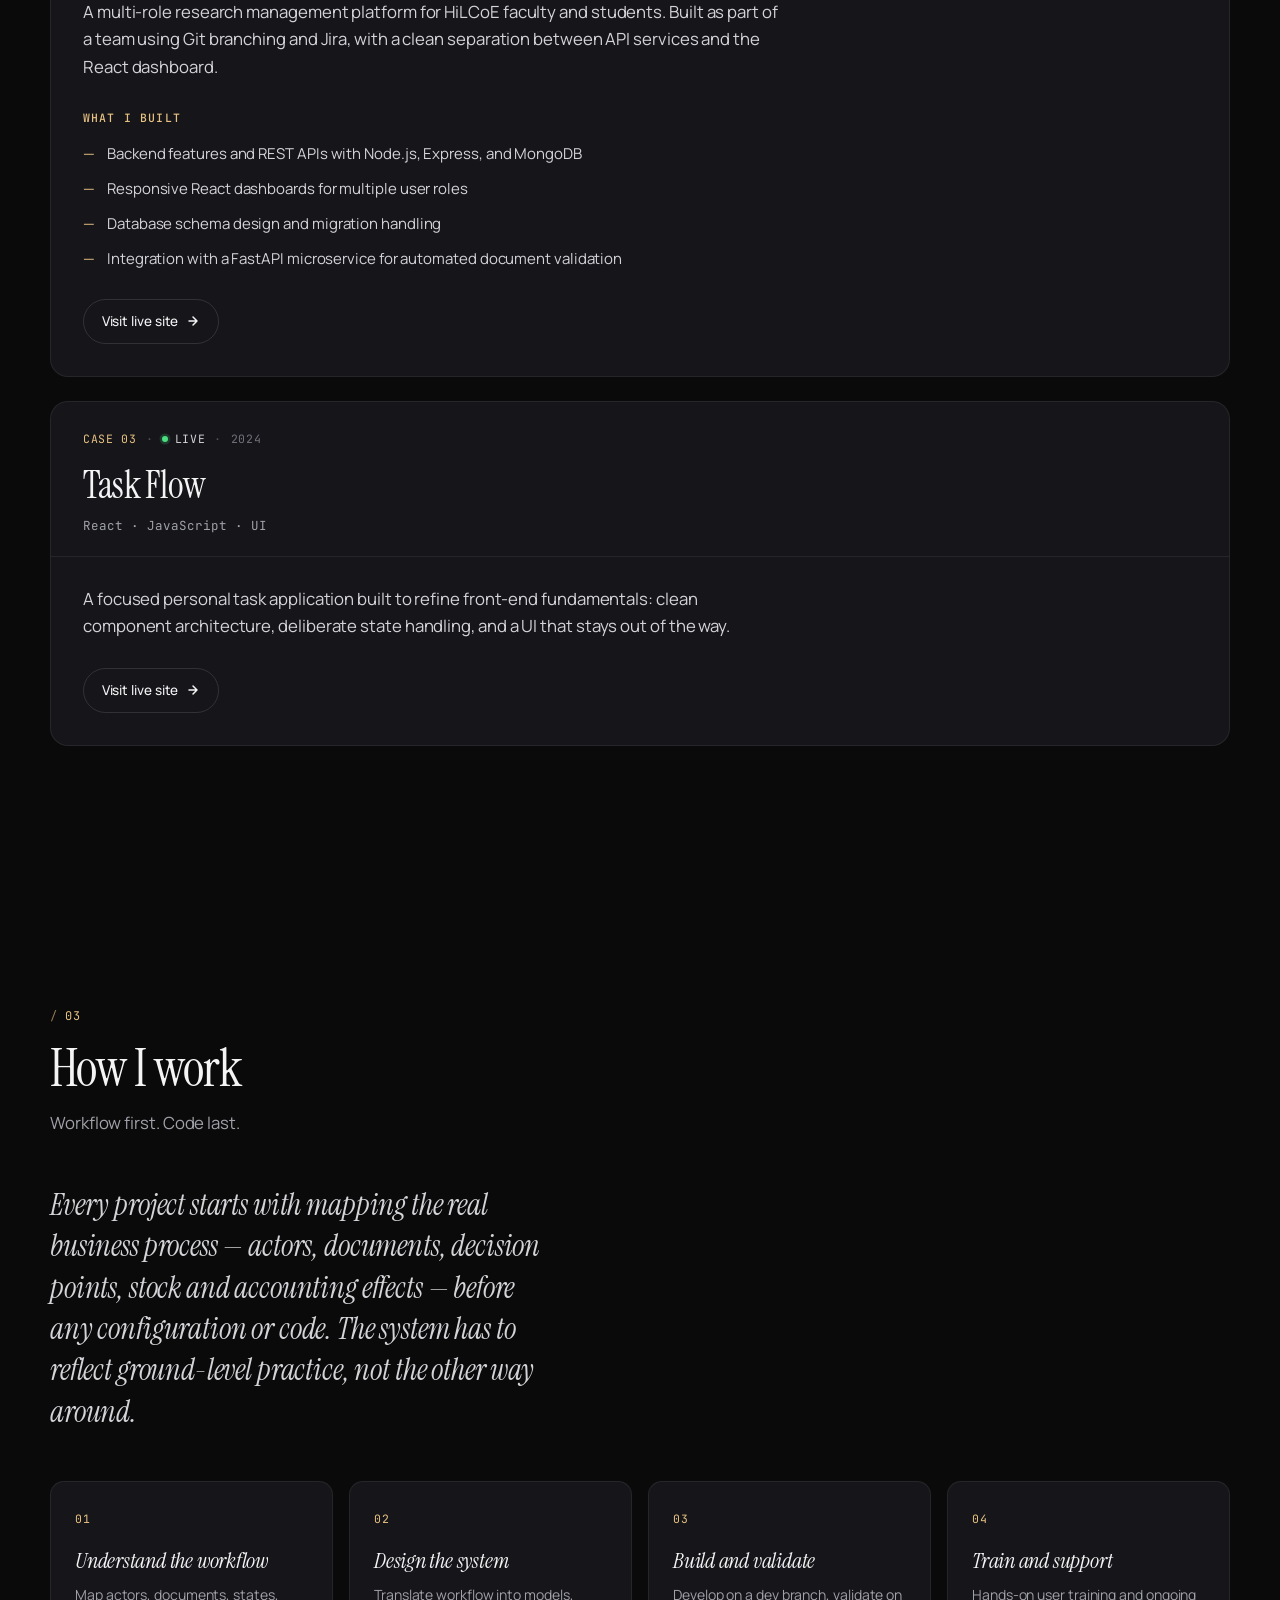
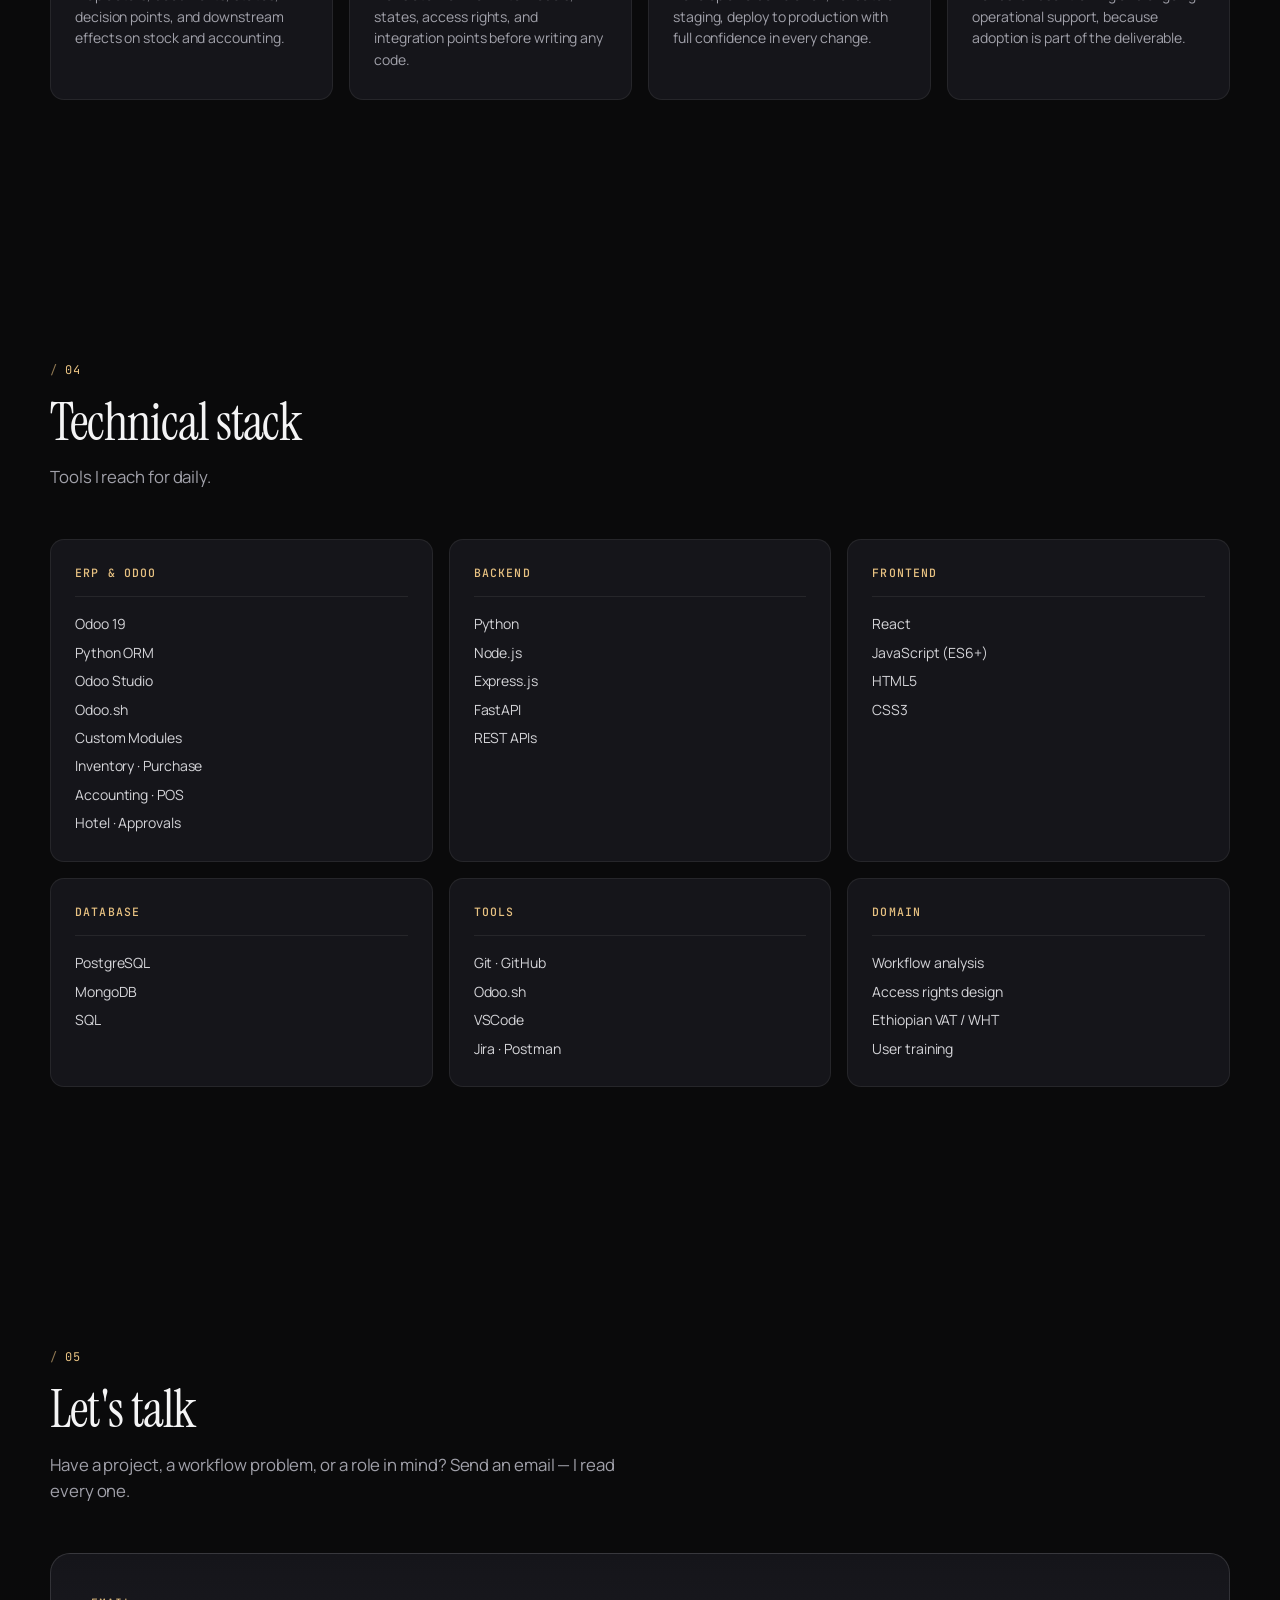
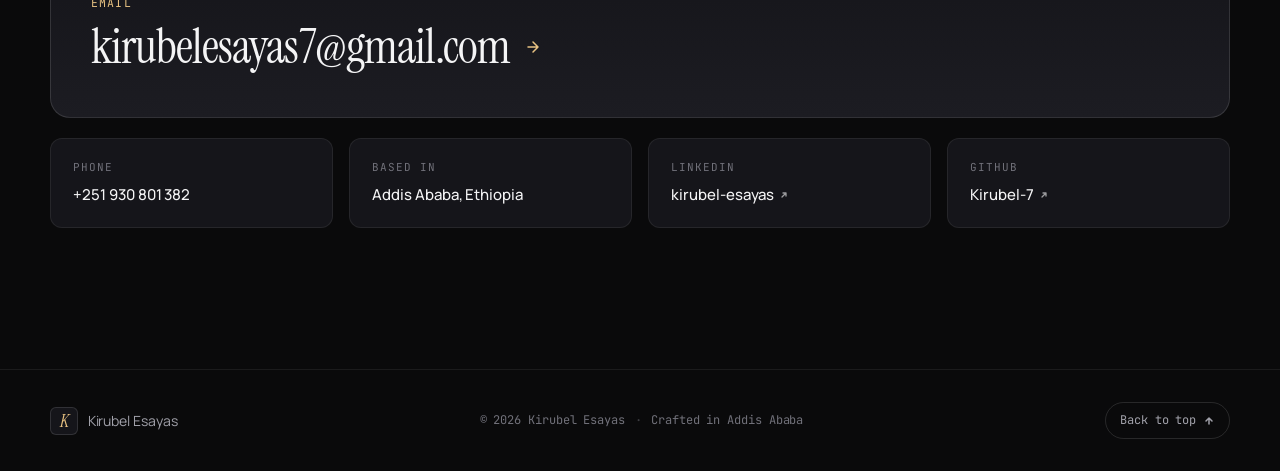
==== commit 082d2d34: "feat: redesign portfolio — editorial dark theme, dual ERP/full-stack positioning" ====
--- a/Portfolio_V2/index.html
+++ b/Portfolio_V2/index.html
@@ -1,391 +1,432 @@
 <!DOCTYPE html>
 <html lang="en">
 <head>
-  <meta charset="UTF-8">
-  <meta name="viewport" content="width=device-width, initial-scale=1.0">
-  <title>Kirubel Esayas | Full-Stack & ERP Developer</title>
-  <meta
-    name="description"
-    content="Portfolio of Kirubel Esayas, a full-stack and ERP developer focused on Odoo customization, backend systems, dashboards, APIs, and business workflow optimization."
-  >
-  <link rel="preconnect" href="https://fonts.googleapis.com">
-  <link rel="preconnect" href="https://fonts.gstatic.com" crossorigin>
-  <link
-    href="https://fonts.googleapis.com/css2?family=Share+Tech+Mono&family=Syne:wght@400;500;700;800&display=swap"
-    rel="stylesheet"
-  >
-  <link rel="stylesheet" href="style.css">
+  <meta charset="UTF-8" />
+  <meta name="viewport" content="width=device-width, initial-scale=1.0" />
+  <title>Kirubel Esayas — Odoo ERP Consultant & Full-Stack Developer</title>
+  <meta name="description" content="Kirubel Esayas — Odoo 19 ERP implementation consultant and full-stack developer based in Addis Ababa. Custom Odoo modules, workflow automation, React and Node.js applications." />
+  <meta name="theme-color" content="#0a0a0b" />
+
+  <!-- Open Graph -->
+  <meta property="og:title" content="Kirubel Esayas — Odoo ERP Consultant & Full-Stack Developer" />
+  <meta property="og:description" content="Odoo 19 implementation, custom module development, and full-stack web applications for teams that depend on their software every day." />
+  <meta property="og:type" content="website" />
+  <meta property="og:url" content="https://www.kirubel7.me/" />
+
+  <link rel="preconnect" href="https://fonts.googleapis.com" />
+  <link rel="preconnect" href="https://fonts.gstatic.com" crossorigin />
+  <link href="https://fonts.googleapis.com/css2?family=Instrument+Serif:ital@0;1&family=JetBrains+Mono:wght@400;500&family=Manrope:wght@300;400;500;600;700&display=swap" rel="stylesheet" />
+
+  <link rel="stylesheet" href="style.css" />
 </head>
 <body>
-  <canvas class="matrix-rain" id="matrix-rain" aria-hidden="true"></canvas>
-  <div class="noise" aria-hidden="true"></div>
-  <div class="scanlines" aria-hidden="true"></div>
-
-  <header class="topbar">
-    <div class="brand">K7E  //SYS</div>
-    <nav class="nav">
-      <a href="#about">About</a>
-      <div class="nav-dropdown">
-        <button
-          class="nav-dropdown-toggle"
-          id="projects-nav-toggle"
-          type="button"
-          aria-expanded="false"
-          aria-controls="projects-nav-menu"
-        >
-          Projects
-        </button>
-        <div class="nav-dropdown-menu" id="projects-nav-menu">
-          <a href="#projects">Roadmap</a>
-          <a href="https://hi-l-co-e-rms.vercel.app/" target="_blank" rel="noreferrer">
-            HiLCoE RMS
+
+  <div class="grain" aria-hidden="true"></div>
+
+  <!-- ─────────────────────  NAV  ───────────────────── -->
+  <header class="nav">
+    <a class="brand" href="#top">
+      <span class="brand-mark">K</span>
+      <span class="brand-name">Kirubel Esayas</span>
+    </a>
+    <nav class="nav-links">
+      <a href="#services">Services</a>
+      <a href="#work">Work</a>
+      <a href="#approach">Approach</a>
+      <a href="#stack">Stack</a>
+      <a href="mailto:kirubelesayas7@gmail.com" class="nav-cta">Get in touch <span aria-hidden="true">→</span></a>
+    </nav>
+    <button class="nav-toggle" id="nav-toggle" aria-label="Open menu" aria-expanded="false">
+      <span></span><span></span><span></span>
+    </button>
+  </header>
+
+  <main id="top">
+
+    <!-- ─────────────────────  HERO  ───────────────────── -->
+    <section class="hero">
+      <div class="hero-inner">
+        <div class="status reveal" data-delay="0">
+          <span class="status-dot"></span>
+          <span>Available for new projects · Q3 2026</span>
+        </div>
+
+        <h1 class="hero-title reveal" data-delay="1">
+          Building business software<br />
+          for teams that <em>run on it</em>.
+        </h1>
+
+        <p class="hero-lead reveal" data-delay="2">
+          I'm an Odoo ERP implementation consultant and full-stack developer based in
+          Addis Ababa. I design, build, and deploy custom Odoo modules and web
+          applications for businesses that need their software to actually work in
+          daily operations &mdash; not just look good in a demo.
+        </p>
+
+        <div class="hero-actions reveal" data-delay="3">
+          <a href="mailto:kirubelesayas7@gmail.com" class="btn btn-primary">
+            <span>Send an email</span>
+            <svg width="14" height="14" viewBox="0 0 14 14" fill="none" aria-hidden="true">
+              <path d="M3 7h8M7 3l4 4-4 4" stroke="currentColor" stroke-width="1.5" stroke-linecap="round" stroke-linejoin="round"/>
+            </svg>
           </a>
-          <a href="https://taskapp.kirubel7.me/" target="_blank" rel="noreferrer">
-            Task App
+          <a href="#work" class="btn btn-ghost">
+            <span>See selected work</span>
           </a>
         </div>
-      </div>
-      <a href="#experience">Experience</a>
-      <a href="#stack">Stack</a>
-      <a href="#contact">Contact</a>
-    </nav>
-  </header>
-
-  <main>
-    <section class="hero section">
-      <div class="hero-copy">
-        <p class="eyebrow">ACCESS GRANTED // FULL-STACK + ERP NODE</p>
-        <h1>Kirubel Esayas</h1>
-        <p class="lede">
-          Full-stack and ERP developer focused on business-critical systems,
-          backend architecture, workflow automation, and Odoo implementations
-          that turn complex operations into usable, scalable products.
-        </p>
-        <div class="hero-actions">
-          <a class="button primary" href="#experience">Inspect Experience</a>
-          <button class="button ghost" id="easter-egg-trigger" type="button">
-            Do Not Press
-          </button>
-        </div>
-        <ul class="hero-stats">
-          <li>
-            <span class="stat-label">Focus</span>
-            <strong>Full-Stack / Odoo ERP</strong>
-          </li>
-          <li>
-            <span class="stat-label">Domain</span>
-            <strong>Web Apps / Sales / Inventory / Accounting</strong>
-          </li>
-          <li>
-            <span class="stat-label">Mode</span>
-            <strong>Build / Customize / Integrate / Support</strong>
-          </li>
-        </ul>
-      </div>
-
-      <aside class="hero-panel">
-        <div class="panel-head">LIVE TERMINAL</div>
-        <div class="terminal">
-          <p>&gt; whoami</p>
-          <p>Kirubel Esayas</p>
-          <p>&gt; run specialization --scan</p>
-          <p>full_stack_web_apps............OK</p>
-          <p>odoo_custom_modules.............OK</p>
-          <p>business_process_automation.....OK</p>
-          <p>external_api_integrations.......OK</p>
-          <p>user_training_support...........OK</p>
-          <p>&gt; status</p>
-          <p class="accent">SYSTEM READY FOR DEPLOYMENT</p>
-        </div>
-      </aside>
-    </section>
-
-    <section class="section" id="about">
-      <div class="section-heading">
-        <p class="eyebrow">PROFILE</p>
-        <h2>Built for business systems that have to work under pressure</h2>
-      </div>
-      <div class="grid two-col">
-        <article class="card">
-          <p>
-            My path started in computer science and system building, then moved
-            through full-stack product development, API design, dashboards, and
-            backend architecture into ERP work where software directly shapes
-            how businesses sell, track, report, and operate.
+
+        <dl class="hero-meta reveal" data-delay="4">
+          <div>
+            <dt>Now</dt>
+            <dd>Leading Odoo 19 implementation for Paradise Lodge</dd>
+          </div>
+          <div>
+            <dt>Based in</dt>
+            <dd>Addis Ababa, Ethiopia &mdash; UTC+3</dd>
+          </div>
+          <div>
+            <dt>Working with</dt>
+            <dd>Odoo · Python · React · Node.js · PostgreSQL</dd>
+          </div>
+        </dl>
+      </div>
+    </section>
+
+    <!-- ─────────────────────  SERVICES  ───────────────────── -->
+    <section class="section" id="services">
+      <div class="section-head">
+        <span class="section-num">01</span>
+        <h2 class="section-title">What I do</h2>
+        <p class="section-sub">Two practices, one engineering mindset.</p>
+      </div>
+
+      <div class="services-grid">
+        <article class="service reveal">
+          <p class="service-kicker">For businesses</p>
+          <h3 class="service-title">Odoo ERP <em>Implementation</em></h3>
+          <p class="service-desc">
+            End-to-end Odoo 19 implementation for businesses that need
+            inventory, procurement, accounting, and operations under one roof.
           </p>
-        </article>
-        <article class="card">
-          <p>
-            Today, I work at the intersection of engineering and operations:
-            building web applications, integrating services, customizing Odoo,
-            and translating real process pain into systems that are clearer,
-            faster, and easier to rely on.
+          <ul class="service-list">
+            <li><span>+</span>End-to-end Odoo 19 implementation</li>
+            <li><span>+</span>Custom Python modules (ORM, workflows, validations)</li>
+            <li><span>+</span>Workflow analysis &amp; business process mapping</li>
+            <li><span>+</span>Access rights, record rules, multi-company setup</li>
+            <li><span>+</span>Odoo.sh deployment (dev → staging → production)</li>
+            <li><span>+</span>User training &amp; ongoing operational support</li>
+          </ul>
+        </article>
+
+        <article class="service reveal" data-delay="1">
+          <p class="service-kicker">For engineering teams</p>
+          <h3 class="service-title">Full-Stack <em>Development</em></h3>
+          <p class="service-desc">
+            Production web applications with thoughtful architecture: from API
+            design and database modelling to responsive UIs that hold up under
+            real use.
           </p>
-        </article>
-      </div>
-    </section>
-
-    <section class="section" id="projects">
-      <div class="section-heading">
-        <p class="eyebrow">ROADMAP</p>
-        <h2>Systems Thinking to Odoo Solutions</h2>
-      </div>
-      <div class="roadmap">
-        <article class="roadmap-step">
-          <span class="roadmap-node"></span>
-          <div class="roadmap-card">
-            <p class="role-label">Foundation</p>
-            <h3>Computer Science and system thinking</h3>
-            <p>
-              The journey began with computer science, where the focus was not
-              only writing code but understanding how systems are structured,
-              how data flows, and how technical decisions shape reliability.
+          <ul class="service-list">
+            <li><span>+</span>React dashboards &amp; client applications</li>
+            <li><span>+</span>Node.js / Express APIs &amp; backend services</li>
+            <li><span>+</span>RESTful API design &amp; integration</li>
+            <li><span>+</span>MongoDB &amp; PostgreSQL schema design</li>
+            <li><span>+</span>FastAPI microservices</li>
+            <li><span>+</span>Git workflows &amp; collaborative delivery</li>
+          </ul>
+        </article>
+      </div>
+    </section>
+
+    <!-- ─────────────────────  WORK  ───────────────────── -->
+    <section class="section" id="work">
+      <div class="section-head">
+        <span class="section-num">02</span>
+        <h2 class="section-title">Selected work</h2>
+        <p class="section-sub">A few projects that show how I work.</p>
+      </div>
+
+      <div class="case-list">
+
+        <!-- CASE 01 ─ Paradise Lodge -->
+        <article class="case reveal">
+          <header class="case-head">
+            <div class="case-meta">
+              <span class="case-num">Case 01</span>
+              <span class="case-sep">·</span>
+              <span class="case-status"><span class="case-dot"></span>In production</span>
+              <span class="case-sep">·</span>
+              <span class="case-period">2024 — Present</span>
+            </div>
+            <h3 class="case-title">Paradise Lodge &mdash; Odoo 19 ERP</h3>
+            <p class="case-tags">Odoo 19 · Python · ORM · Odoo.sh · Hospitality</p>
+          </header>
+          <div class="case-body">
+            <p class="case-lead">
+              A full-service lodge in Arbaminch needed to move off spreadsheets and
+              paper into a unified ERP covering procurement, kitchen, bar, inventory,
+              and accounting &mdash; with workflows that match how the business
+              actually runs in the Ethiopian market.
             </p>
-          </div>
-        </article>
-
-        <article class="roadmap-step">
-          <span class="roadmap-node"></span>
-          <div class="roadmap-card">
-            <p class="role-label">2023 - Present</p>
-            <h3>Freelance and personal builds</h3>
-            <p>
-              Early web work sharpened front-end execution and iterative
-              delivery. I built prototypes with HTML, CSS, and JavaScript, then
-              expanded into small full-stack applications to improve backend
-              structure, debugging, and API integration.
+            <div class="case-detail">
+              <h4>What I built</h4>
+              <ul>
+                <li>Three interconnected custom Python modules covering procurement, kitchen, and bar operations</li>
+                <li>Vendor-grouped procurement workflow handling both formal-receipt purchases (with Ethiopian 3% withholding tax) and receiptless street-market purchases via a Physical Cash Voucher lifecycle</li>
+                <li>Approval-gated stock transfer system for kitchen and bar consumption tracking</li>
+                <li>Role-based access rights, record rules, and multi-company configuration</li>
+                <li>Full Odoo.sh deployment pipeline &mdash; development branch through staging validation to production release</li>
+              </ul>
+            </div>
+            <div class="case-stats">
+              <div><strong>3</strong><span>Custom Python modules</span></div>
+              <div><strong>6+</strong><span>Odoo modules customised</span></div>
+              <div><strong>2</strong><span>Receipt workflows handled</span></div>
+            </div>
+          </div>
+        </article>
+
+        <!-- CASE 02 ─ HiLCoE RMS -->
+        <article class="case reveal">
+          <header class="case-head">
+            <div class="case-meta">
+              <span class="case-num">Case 02</span>
+              <span class="case-sep">·</span>
+              <span class="case-status"><span class="case-dot live"></span>Live</span>
+              <span class="case-sep">·</span>
+              <span class="case-period">2024 — 2025</span>
+            </div>
+            <h3 class="case-title">HiLCoE Research Management System</h3>
+            <p class="case-tags">React · Node.js · MongoDB · FastAPI · REST</p>
+          </header>
+          <div class="case-body">
+            <p class="case-lead">
+              A multi-role research management platform for HiLCoE faculty and
+              students. Built as part of a team using Git branching and Jira, with
+              a clean separation between API services and the React dashboard.
             </p>
-            <div class="project-links">
-              <a
-                class="button primary"
-                href="https://taskapp.kirubel7.me/"
-                target="_blank"
-                rel="noreferrer"
-              >
-                Launch Task Flow
+            <div class="case-detail">
+              <h4>What I built</h4>
+              <ul>
+                <li>Backend features and REST APIs with Node.js, Express, and MongoDB</li>
+                <li>Responsive React dashboards for multiple user roles</li>
+                <li>Database schema design and migration handling</li>
+                <li>Integration with a FastAPI microservice for automated document validation</li>
+              </ul>
+            </div>
+            <div class="case-actions">
+              <a class="case-link" href="https://hi-l-co-e-rms.vercel.app/" target="_blank" rel="noreferrer">
+                Visit live site
+                <svg width="14" height="14" viewBox="0 0 14 14" fill="none" aria-hidden="true">
+                  <path d="M3 7h8M7 3l4 4-4 4" stroke="currentColor" stroke-width="1.5" stroke-linecap="round" stroke-linejoin="round"/>
+                </svg>
               </a>
             </div>
           </div>
         </article>
 
-        <article class="roadmap-step">
-          <span class="roadmap-node"></span>
-          <div class="roadmap-card">
-            <p class="role-label">2024 - 2025</p>
-            <h3>HiLCoE Research Management System (RMS)</h3>
-            <p>
-              Full-stack delivery became deeper and more operational. I built
-              backend features with Node.js and MongoDB, designed schemas,
-              created REST APIs, and developed responsive React dashboards in a
-              structured Git and Jira workflow.
+        <!-- CASE 03 ─ Task App -->
+        <article class="case reveal">
+          <header class="case-head">
+            <div class="case-meta">
+              <span class="case-num">Case 03</span>
+              <span class="case-sep">·</span>
+              <span class="case-status"><span class="case-dot live"></span>Live</span>
+              <span class="case-sep">·</span>
+              <span class="case-period">2024</span>
+            </div>
+            <h3 class="case-title">Task Flow</h3>
+            <p class="case-tags">React · JavaScript · UI</p>
+          </header>
+          <div class="case-body">
+            <p class="case-lead">
+              A focused personal task application built to refine front-end
+              fundamentals: clean component architecture, deliberate state handling,
+              and a UI that stays out of the way.
             </p>
-            <p>
-              Work on the RMS also included integration thinking, including a
-              FastAPI microservice for document validation, which pushed the
-              focus beyond pages and into connected systems.
-            </p>
-            <div class="project-links">
-              <a
-                class="button primary"
-                href="https://hi-l-co-e-rms.vercel.app/"
-                target="_blank"
-                rel="noreferrer"
-              >
-                Launch Live RMS
+            <div class="case-actions">
+              <a class="case-link" href="https://taskapp.kirubel7.me/" target="_blank" rel="noreferrer">
+                Visit live site
+                <svg width="14" height="14" viewBox="0 0 14 14" fill="none" aria-hidden="true">
+                  <path d="M3 7h8M7 3l4 4-4 4" stroke="currentColor" stroke-width="1.5" stroke-linecap="round" stroke-linejoin="round"/>
+                </svg>
               </a>
             </div>
           </div>
         </article>
 
-        <article class="roadmap-step">
-          <span class="roadmap-node"></span>
-          <div class="roadmap-card">
-            <p class="role-label">Transition</p>
-            <h3>From software products to business workflows</h3>
-            <p>
-              That progression naturally led into ERP, where the challenge is no
-              longer just building features but shaping how departments work
-              together across sales, stock movement, reporting, and finance.
-            </p>
-          </div>
-        </article>
-
-        <article class="roadmap-step">
-          <span class="roadmap-node"></span>
-          <div class="roadmap-card">
-            <p class="role-label">Current Direction</p>
-            <h3>Odoo 101: engineering meets operations</h3>
-            <p>
-              In Odoo, I apply the same full-stack mindset to real business
-              operations: customizing modules, automating repetitive work,
-              integrating APIs, building reports, and supporting users so the
-              system improves day-to-day execution instead of slowing it down.
-            </p>
-          </div>
-        </article>
-      </div>
-    </section>
-
-    <section class="section" id="experience">
-      <div class="section-heading">
-        <p class="eyebrow">OPERATION LAYER</p>
-        <h2>How that journey translates inside Odoo</h2>
-      </div>
-      <article class="experience-card">
-        <div class="experience-header">
-          <div>
-            <p class="role-label">ROLE</p>
-            <h3>ERP Developer / Integrator</h3>
-          </div>
-          <span class="pill">ODOO STACK</span>
-        </div>
-        <p class="experience-intro">
-          The same backend, integration, and system-design discipline from my
-          earlier work now gets applied to ERP environments where speed,
-          accuracy, and process clarity matter every day.
-        </p>
-        <div class="experience-grid">
-          <div class="card">
-            <h4>Customization</h4>
-            <p>
-              Customized Odoo modules for sales, inventory, and accounting
-              workflows to match real operational needs.
-            </p>
-          </div>
-          <div class="card">
-            <h4>Automation</h4>
-            <p>
-              Built custom reports and automated repetitive business tasks to
-              reduce manual effort and improve consistency.
-            </p>
-          </div>
-          <div class="card">
-            <h4>Integration</h4>
-            <p>
-              Integrated Odoo with external APIs and internal business systems
-              for connected data flows across teams.
-            </p>
-          </div>
-          <div class="card">
-            <h4>Enablement</h4>
-            <p>
-              Supported users with training, troubleshooting, and process
-              optimization to keep operations moving.
-            </p>
-          </div>
-        </div>
-      </article>
-    </section>
-
+      </div>
+    </section>
+
+    <!-- ─────────────────────  APPROACH  ───────────────────── -->
+    <section class="section" id="approach">
+      <div class="section-head">
+        <span class="section-num">03</span>
+        <h2 class="section-title">How I work</h2>
+        <p class="section-sub">Workflow first. Code last.</p>
+      </div>
+
+      <p class="approach-lead reveal">
+        Every project starts with mapping the real business process &mdash; actors,
+        documents, decision points, stock and accounting effects &mdash; before
+        any configuration or code. The system has to reflect ground-level practice,
+        not the other way around.
+      </p>
+
+      <div class="approach-steps">
+        <article class="step reveal">
+          <span class="step-num">01</span>
+          <h4>Understand the workflow</h4>
+          <p>Map actors, documents, states, decision points, and downstream effects on stock and accounting.</p>
+        </article>
+        <article class="step reveal" data-delay="1">
+          <span class="step-num">02</span>
+          <h4>Design the system</h4>
+          <p>Translate workflow into models, states, access rights, and integration points before writing any code.</p>
+        </article>
+        <article class="step reveal" data-delay="2">
+          <span class="step-num">03</span>
+          <h4>Build and validate</h4>
+          <p>Develop on a dev branch, validate on staging, deploy to production with full confidence in every change.</p>
+        </article>
+        <article class="step reveal" data-delay="3">
+          <span class="step-num">04</span>
+          <h4>Train and support</h4>
+          <p>Hands-on user training and ongoing operational support, because adoption is part of the deliverable.</p>
+        </article>
+      </div>
+    </section>
+
+    <!-- ─────────────────────  STACK  ───────────────────── -->
     <section class="section" id="stack">
-      <div class="section-heading">
-        <p class="eyebrow">STACK MAP</p>
-        <h2>Technical skills</h2>
-      </div>
-      <div class="skills-shell">
-        <button
-          class="skills-toggle"
-          id="skills-toggle"
-          type="button"
-          aria-expanded="false"
-          aria-controls="skills-list"
-        >
-          Open skills menu
-        </button>
-        <div class="chips" id="skills-list">
-          <span>React</span>
-          <span>Node.js</span>
-          <span>Express.js</span>
-          <span>REST APIs</span>
-          <span>MongoDB</span>
-          <span>SQL</span>
-          <span>HTML5</span>
-          <span>CSS3</span>
-          <span>JavaScript ES6+</span>
-          <span>Odoo Development</span>
-          <span>Module Customization</span>
-          <span>Workflow Design</span>
-          <span>API Integration</span>
-          <span>Business Automation</span>
-          <span>Custom Reporting</span>
-          <span>User Support</span>
-          <span>Process Optimization</span>
-          <span>Git</span>
+      <div class="section-head">
+        <span class="section-num">04</span>
+        <h2 class="section-title">Technical stack</h2>
+        <p class="section-sub">Tools I reach for daily.</p>
+      </div>
+
+      <div class="stack-grid">
+        <div class="stack-col reveal">
+          <h4>ERP &amp; Odoo</h4>
+          <ul>
+            <li>Odoo 19</li>
+            <li>Python ORM</li>
+            <li>Odoo Studio</li>
+            <li>Odoo.sh</li>
+            <li>Custom Modules</li>
+            <li>Inventory · Purchase</li>
+            <li>Accounting · POS</li>
+            <li>Hotel · Approvals</li>
+          </ul>
+        </div>
+        <div class="stack-col reveal" data-delay="1">
+          <h4>Backend</h4>
+          <ul>
+            <li>Python</li>
+            <li>Node.js</li>
+            <li>Express.js</li>
+            <li>FastAPI</li>
+            <li>REST APIs</li>
+          </ul>
+        </div>
+        <div class="stack-col reveal" data-delay="2">
+          <h4>Frontend</h4>
+          <ul>
+            <li>React</li>
+            <li>JavaScript (ES6+)</li>
+            <li>HTML5</li>
+            <li>CSS3</li>
+          </ul>
+        </div>
+        <div class="stack-col reveal" data-delay="3">
+          <h4>Database</h4>
+          <ul>
+            <li>PostgreSQL</li>
+            <li>MongoDB</li>
+            <li>SQL</li>
+          </ul>
+        </div>
+        <div class="stack-col reveal" data-delay="4">
+          <h4>Tools</h4>
+          <ul>
+            <li>Git · GitHub</li>
+            <li>Odoo.sh</li>
+            <li>VSCode</li>
+            <li>Jira · Postman</li>
+          </ul>
+        </div>
+        <div class="stack-col reveal" data-delay="5">
+          <h4>Domain</h4>
+          <ul>
+            <li>Workflow analysis</li>
+            <li>Access rights design</li>
+            <li>Ethiopian VAT / WHT</li>
+            <li>User training</li>
+          </ul>
+        </div>
+      </div>
+    </section>
+
+    <!-- ─────────────────────  CONTACT  ───────────────────── -->
+    <section class="section contact" id="contact">
+      <div class="section-head">
+        <span class="section-num">05</span>
+        <h2 class="section-title">Let's talk</h2>
+        <p class="section-sub">Have a project, a workflow problem, or a role in mind? Send an email &mdash; I read every one.</p>
+      </div>
+
+      <a class="contact-email reveal" href="mailto:kirubelesayas7@gmail.com">
+        <span class="contact-email-label">Email</span>
+        <span class="contact-email-value">
+          kirubelesayas7@gmail.com
+          <svg width="20" height="20" viewBox="0 0 20 20" fill="none" aria-hidden="true">
+            <path d="M5 10h10M10 5l5 5-5 5" stroke="currentColor" stroke-width="1.5" stroke-linecap="round" stroke-linejoin="round"/>
+          </svg>
+        </span>
+      </a>
+
+      <div class="contact-meta">
+        <a class="contact-card" href="tel:+251930801382">
+          <span>Phone</span>
+          <strong>+251 930 801 382</strong>
+        </a>
+        <div class="contact-card">
+          <span>Based in</span>
+          <strong>Addis Ababa, Ethiopia</strong>
+        </div>
+        <a class="contact-card" href="https://linkedin.com/in/kirubel-esayas" target="_blank" rel="noreferrer">
+          <span>LinkedIn</span>
+          <strong>kirubel-esayas <svg width="12" height="12" viewBox="0 0 12 12" fill="none" aria-hidden="true" style="margin-left:4px;opacity:.6;"><path d="M4 8l4-4M5 4h3v3" stroke="currentColor" stroke-width="1.3" stroke-linecap="round" stroke-linejoin="round"/></svg></strong>
+        </a>
+        <a class="contact-card" href="https://github.com/Kirubel-7" target="_blank" rel="noreferrer">
           <span>GitHub</span>
-          <span>Jira</span>
-          <span>Postman</span>
-        </div>
-      </div>
-    </section>
-
-    <section class="section value-grid">
-      <article class="card">
-        <p class="eyebrow">EDUCATION</p>
-        <h3>BSc in Computer Science</h3>
-        <p>HiLCoE School of Computer Science & Technology</p>
-        <p>2021 - 2025</p>
-      </article>
-      <article class="card">
-        <p class="eyebrow">CERTIFICATION</p>
-        <h3>Cisco Certified Network Associate</h3>
-        <p>Addis Ababa University</p>
-        <p>2023</p>
-      </article>
-    </section>
-
-    <section class="section value-grid">
-      <article class="card">
-        <p class="eyebrow">LANGUAGES</p>
-        <h3>English / Amharic</h3>
-        <p>
-          Comfortable working and communicating in both English and Amharic
-          across technical and collaborative environments.
-        </p>
-      </article>
-      <article class="card">
-        <p class="eyebrow">ADDITIONAL STRENGTHS</p>
-        <h3>Problem-solving with system-level thinking</h3>
-        <p>
-          Strong adaptability, fast learning, and a practical approach to
-          debugging, implementation, and continuous improvement.
-        </p>
-      </article>
-    </section>
+          <strong>Kirubel-7 <svg width="12" height="12" viewBox="0 0 12 12" fill="none" aria-hidden="true" style="margin-left:4px;opacity:.6;"><path d="M4 8l4-4M5 4h3v3" stroke="currentColor" stroke-width="1.3" stroke-linecap="round" stroke-linejoin="round"/></svg></strong>
+        </a>
+      </div>
+    </section>
+
   </main>
 
-  <footer class="footer section" id="contact">
-    <p class="eyebrow">ENDPOINT</p>
-    <h2>Let's build systems that are fast, usable, and production-ready.</h2>
-    <div class="contact-grid">
-      <a class="card contact-card reveal-card" href="tel:+251930801382" id="phone-reveal-card">
-        <span class="role-label">PHONE</span>
-        <strong class="reveal-value" id="phone-reveal-value">+251-930801382</strong>
-        <span class="reveal-hint" id="phone-reveal-hint">Touch to reveal</span>
+  <!-- ─────────────────────  FOOTER  ───────────────────── -->
+  <footer class="footer">
+    <div class="footer-inner">
+      <div class="footer-brand">
+        <span class="brand-mark">K</span>
+        <span>Kirubel Esayas</span>
+      </div>
+      <div class="footer-meta">
+        <span>© 2026 Kirubel Esayas</span>
+        <span class="footer-sep">·</span>
+        <span>Crafted in Addis Ababa</span>
+      </div>
+      <a href="#top" class="footer-top">
+        Back to top
+        <svg width="12" height="12" viewBox="0 0 12 12" fill="none" aria-hidden="true">
+          <path d="M6 9V3M3 6l3-3 3 3" stroke="currentColor" stroke-width="1.5" stroke-linecap="round" stroke-linejoin="round"/>
+        </svg>
       </a>
-      <a class="card contact-card" href="mailto:kirubelesayas7@gmail.com">
-        <span class="role-label">EMAIL</span>
-        <strong>kirubelesayas7@gmail.com</strong>
-      </a>
-      <article class="card contact-card">
-        <span class="role-label">LOCATION</span>
-        <strong>Addis Ababa, Ethiopia</strong>
-      </article>
     </div>
-    <p class="footer-note">© 2026 Kirubel Esayas. All rights reserved.</p>
   </footer>
-
-  <div class="hack-overlay" id="hack-overlay" aria-hidden="true">
-    <div class="hack-box">
-      <p class="hack-label">SECURITY EVENT</p>
-      <h2>YOU GOT HACKED</h2>
-      <p>
-        Relax. This is the easter egg. The system is still under your control.
-      </p>
-      <button class="button primary" id="close-overlay" type="button">
-        Reclaim Access
-      </button>
-    </div>
-  </div>
 
   <script src="script.js"></script>
 </body>
--- a/Portfolio_V2/style.css
+++ b/Portfolio_V2/style.css
@@ -1,703 +1,1113 @@
+/* ──────────────────────────────────────────────────────────────
+   Kirubel Esayas — Portfolio
+   Dark editorial · warm amber · serif accents
+   ────────────────────────────────────────────────────────────── */
+
 :root {
-  --bg: #030705;
-  --bg-soft: rgba(7, 20, 12, 0.76);
-  --panel: rgba(5, 17, 10, 0.82);
-  --line: rgba(91, 255, 145, 0.18);
-  --text: #d4ffd7;
-  --muted: #85b88b;
-  --accent: #59ff87;
-  --accent-strong: #9effb4;
-  --danger: #b7ff00;
-  --shadow: 0 0 25px rgba(89, 255, 135, 0.18);
-}
-
-* {
-  box-sizing: border-box;
-}
+  /* Surfaces */
+  --bg:           #0a0a0b;
+  --bg-elev:     #111114;
+  --surface:     #15151a;
+  --surface-2:   #1c1c22;
+
+  /* Lines */
+  --border:        rgba(255, 255, 255, 0.07);
+  --border-strong: rgba(255, 255, 255, 0.12);
+  --border-accent: rgba(232, 194, 130, 0.32);
+
+  /* Text */
+  --text:         #f4f4f5;
+  --text-soft:    #d4d4d8;
+  --text-muted:   #a1a1aa;
+  --text-subtle:  #71717a;
+  --text-faint:   #52525b;
+
+  /* Accent — warm cream amber */
+  --accent:        #e8c282;
+  --accent-strong: #f0d49a;
+  --accent-soft:   rgba(232, 194, 130, 0.10);
+
+  /* Status */
+  --live:    #4ade80;
+  --working: #e8c282;
+
+  /* Typography */
+  --font-display: "Instrument Serif", "Cormorant Garamond", Georgia, serif;
+  --font-body:    "Manrope", -apple-system, BlinkMacSystemFont, "Segoe UI", sans-serif;
+  --font-mono:    "JetBrains Mono", ui-monospace, "SF Mono", Menlo, monospace;
+
+  /* Layout */
+  --container:    1180px;
+  --gutter:       clamp(1.25rem, 4vw, 2.5rem);
+  --section-gap:  clamp(5rem, 10vw, 8rem);
+
+  /* Motion */
+  --ease:   cubic-bezier(0.22, 1, 0.36, 1);
+  --ease-2: cubic-bezier(0.16, 1, 0.3, 1);
+}
+
+/* ─── Reset / base ─── */
+*, *::before, *::after { box-sizing: border-box; }
 
 html {
   scroll-behavior: smooth;
+  -webkit-font-smoothing: antialiased;
+  -moz-osx-font-smoothing: grayscale;
 }
 
 body {
   margin: 0;
   min-height: 100vh;
-  background:
-    radial-gradient(circle at top, rgba(37, 112, 60, 0.18), transparent 32%),
-    linear-gradient(180deg, #04100a 0%, #020503 100%);
+  background: var(--bg);
   color: var(--text);
-  font-family: "Share Tech Mono", monospace;
+  font-family: var(--font-body);
+  font-weight: 400;
+  font-size: 16px;
+  line-height: 1.6;
+  letter-spacing: -0.005em;
   overflow-x: hidden;
-}
-
-body.overlay-open {
-  overflow: hidden;
-}
-
-a,
-button {
-  color: inherit;
-}
-
-.matrix-rain,
-.noise,
-.scanlines,
-.hack-overlay {
+  background-image:
+    radial-gradient(ellipse 80% 50% at 50% -10%, rgba(232, 194, 130, 0.06), transparent 60%),
+    radial-gradient(ellipse 60% 40% at 90% 10%, rgba(232, 194, 130, 0.03), transparent 60%);
+  background-attachment: fixed;
+}
+
+/* Grain overlay — adds film texture without being noisy */
+.grain {
   position: fixed;
   inset: 0;
-}
-
-.matrix-rain {
-  z-index: -3;
-  width: 100%;
-  height: 100%;
-}
-
-.noise {
-  z-index: -2;
-  opacity: 0.1;
-  background-image:
-    linear-gradient(rgba(255, 255, 255, 0.04) 1px, transparent 1px),
-    linear-gradient(90deg, rgba(255, 255, 255, 0.04) 1px, transparent 1px);
-  background-size: 4px 4px;
   pointer-events: none;
-}
-
-.scanlines {
-  z-index: -1;
-  background: linear-gradient(
-    180deg,
-    rgba(255, 255, 255, 0.03) 0%,
-    rgba(255, 255, 255, 0.01) 50%,
-    rgba(0, 0, 0, 0.08) 51%,
-    rgba(0, 0, 0, 0.02) 100%
-  );
-  background-size: 100% 6px;
-  mix-blend-mode: screen;
-  pointer-events: none;
-}
-
-.topbar,
-.section,
-.footer {
-  width: min(1120px, calc(100% - 2rem));
-  margin: 0 auto;
-}
-
-.topbar {
+  z-index: 100;
+  opacity: 0.04;
+  mix-blend-mode: overlay;
+  background-image: url("data:image/svg+xml,%3Csvg xmlns='http://www.w3.org/2000/svg' width='200' height='200'%3E%3Cfilter id='n'%3E%3CfeTurbulence type='fractalNoise' baseFrequency='0.9' numOctaves='2' stitchTiles='stitch'/%3E%3C/filter%3E%3Crect width='100%25' height='100%25' filter='url(%23n)'/%3E%3C/svg%3E");
+}
+
+::selection {
+  background: var(--accent);
+  color: var(--bg);
+}
+
+a {
+  color: inherit;
+  text-decoration: none;
+  transition: color 240ms var(--ease);
+}
+
+button { font: inherit; cursor: pointer; }
+
+/* Container utility */
+.nav, .hero-inner, .section, .footer-inner {
+  width: min(var(--container), 100% - var(--gutter) * 2);
+  margin-inline: auto;
+}
+
+/* ─────────────────────  NAV  ───────────────────── */
+
+.nav {
   position: sticky;
   top: 0;
-  z-index: 5;
+  z-index: 50;
   display: flex;
+  align-items: center;
   justify-content: space-between;
-  align-items: center;
-  padding: 1rem 0;
-  backdrop-filter: blur(14px);
+  padding: 1.1rem 0;
+  margin-top: 0;
+  background: rgba(10, 10, 11, 0.72);
+  backdrop-filter: blur(16px) saturate(140%);
+  -webkit-backdrop-filter: blur(16px) saturate(140%);
+  border-bottom: 1px solid var(--border);
 }
 
 .brand {
-  font-family: "Syne", sans-serif;
-  font-weight: 800;
-  letter-spacing: 0.22em;
+  display: inline-flex;
+  align-items: center;
+  gap: 0.6rem;
+  color: var(--text);
+}
+
+.brand-mark {
+  display: grid;
+  place-items: center;
+  width: 28px;
+  height: 28px;
+  border: 1px solid var(--border-strong);
+  border-radius: 6px;
+  background: var(--surface);
+  font-family: var(--font-display);
+  font-style: italic;
+  font-size: 18px;
+  color: var(--accent);
+  line-height: 1;
+}
+
+.brand-name {
+  font-weight: 500;
+  letter-spacing: -0.01em;
+}
+
+.nav-links {
+  display: flex;
+  align-items: center;
+  gap: 2rem;
+}
+
+.nav-links > a {
+  font-size: 14px;
+  font-weight: 400;
+  color: var(--text-muted);
+  position: relative;
+}
+
+.nav-links > a:not(.nav-cta):hover {
+  color: var(--text);
+}
+
+.nav-links > a:not(.nav-cta)::after {
+  content: "";
+  position: absolute;
+  left: 0;
+  right: 0;
+  bottom: -4px;
+  height: 1px;
+  background: var(--accent);
+  transform: scaleX(0);
+  transform-origin: left;
+  transition: transform 280ms var(--ease);
+}
+
+.nav-links > a:not(.nav-cta):hover::after {
+  transform: scaleX(1);
+}
+
+.nav-cta {
+  display: inline-flex;
+  align-items: center;
+  gap: 0.45rem;
+  padding: 0.55rem 0.95rem;
+  border: 1px solid var(--border-strong);
+  border-radius: 999px;
+  font-size: 13px;
+  font-weight: 500;
+  color: var(--text);
+  transition: all 240ms var(--ease);
+}
+
+.nav-cta:hover {
+  border-color: var(--accent);
+  background: var(--accent-soft);
   color: var(--accent-strong);
 }
 
-.nav {
-  display: flex;
-  gap: 1rem;
-  flex-wrap: wrap;
-  align-items: center;
-}
-
-.nav a {
-  text-decoration: none;
-  color: var(--muted);
-}
-
-.nav a:hover,
-.nav a:focus-visible,
-.nav-dropdown-toggle:hover,
-.nav-dropdown-toggle:focus-visible {
-  color: var(--accent);
-}
-
-.nav-dropdown {
-  position: relative;
-}
-
-.nav-dropdown-toggle {
-  border: 0;
+.nav-cta span[aria-hidden] {
+  transition: transform 240ms var(--ease);
+  display: inline-block;
+}
+
+.nav-cta:hover span[aria-hidden] {
+  transform: translateX(3px);
+}
+
+.nav-toggle {
+  display: none;
+  flex-direction: column;
+  gap: 5px;
   background: transparent;
-  padding: 0;
-  color: var(--muted);
-  font: inherit;
-  cursor: pointer;
-}
-
-.nav-dropdown-toggle::after {
-  content: " +";
-  color: var(--accent-strong);
-}
-
-.nav-dropdown-menu {
-  position: absolute;
-  top: calc(100% + 0.85rem);
-  left: 0;
-  min-width: 220px;
+  border: 1px solid var(--border-strong);
+  border-radius: 6px;
+  padding: 9px;
+  width: 38px;
+  height: 38px;
+}
+
+.nav-toggle span {
+  display: block;
+  width: 100%;
+  height: 1.5px;
+  background: var(--text);
+  transition: transform 240ms var(--ease), opacity 200ms var(--ease);
+}
+
+.nav-toggle[aria-expanded="true"] span:nth-child(1) { transform: translateY(6.5px) rotate(45deg); }
+.nav-toggle[aria-expanded="true"] span:nth-child(2) { opacity: 0; }
+.nav-toggle[aria-expanded="true"] span:nth-child(3) { transform: translateY(-6.5px) rotate(-45deg); }
+
+/* ─────────────────────  HERO  ───────────────────── */
+
+.hero {
+  padding: clamp(4rem, 12vw, 8rem) 0 clamp(3rem, 8vw, 6rem);
+}
+
+.hero-inner {
   display: flex;
   flex-direction: column;
-  gap: 0.2rem;
-  padding: 0.6rem;
-  border: 1px solid var(--line);
-  background: rgba(4, 14, 8, 0.96);
-  box-shadow: var(--shadow);
-  opacity: 0;
-  visibility: hidden;
-  transform: translateY(6px);
-  transition: opacity 180ms ease, transform 180ms ease, visibility 180ms ease;
-  z-index: 8;
-}
-
-.nav-dropdown:hover .nav-dropdown-menu,
-.nav-dropdown:focus-within .nav-dropdown-menu,
-.nav-dropdown.open .nav-dropdown-menu {
-  opacity: 1;
-  visibility: visible;
-  transform: translateY(0);
-}
-
-.nav-dropdown-menu a {
-  padding: 0.65rem 0.8rem;
-  border: 1px solid transparent;
-  background: rgba(89, 255, 135, 0.02);
-}
-
-.nav-dropdown-menu a:hover,
-.nav-dropdown-menu a:focus-visible {
-  border-color: var(--line);
-  background: rgba(89, 255, 135, 0.08);
-}
-
-.section {
-  padding: 4rem 0;
-}
-
-.hero {
-  display: grid;
-  grid-template-columns: 1.3fr 0.9fr;
-  gap: 1.5rem;
-  align-items: center;
-  min-height: calc(100vh - 4rem);
-}
-
-.eyebrow,
-.role-label,
-.panel-head,
-.hack-label {
-  margin: 0 0 0.75rem;
-  color: var(--accent);
-  letter-spacing: 0.2em;
-  font-size: 0.78rem;
-  text-transform: uppercase;
-}
-
-h1,
-h2,
-h3,
-h4 {
+  align-items: flex-start;
+  gap: 2rem;
+}
+
+.status {
+  display: inline-flex;
+  align-items: center;
+  gap: 0.55rem;
+  padding: 0.45rem 0.85rem 0.45rem 0.6rem;
+  border: 1px solid var(--border-strong);
+  border-radius: 999px;
+  background: var(--surface);
+  font-family: var(--font-mono);
+  font-size: 12px;
+  color: var(--text-muted);
+  letter-spacing: 0;
+}
+
+.status-dot {
+  width: 7px;
+  height: 7px;
+  border-radius: 50%;
+  background: var(--live);
+  box-shadow: 0 0 0 3px rgba(74, 222, 128, 0.18);
+  animation: pulse 2.4s ease-in-out infinite;
+}
+
+@keyframes pulse {
+  0%, 100% { box-shadow: 0 0 0 3px rgba(74, 222, 128, 0.18); }
+  50%      { box-shadow: 0 0 0 5px rgba(74, 222, 128, 0.08); }
+}
+
+.hero-title {
+  font-family: var(--font-display);
+  font-weight: 400;
+  font-size: clamp(2.75rem, 8vw, 5.75rem);
+  line-height: 1.02;
+  letter-spacing: -0.025em;
   margin: 0;
-  font-family: "Syne", sans-serif;
-}
-
-h1 {
-  font-size: clamp(3rem, 8vw, 6rem);
-  line-height: 0.95;
-  text-transform: uppercase;
-  text-shadow: 0 0 22px rgba(89, 255, 135, 0.32);
-}
-
-h2 {
-  font-size: clamp(2rem, 4vw, 3.4rem);
-  max-width: 12ch;
-}
-
-h3 {
-  font-size: 1.5rem;
-}
-
-h4 {
-  margin-bottom: 0.75rem;
-  font-size: 1rem;
-  color: var(--accent-strong);
-}
-
-.lede,
-.footer-copy,
-.card p,
-.hack-box p {
-  color: var(--muted);
-  line-height: 1.7;
-  font-size: 1rem;
-}
-
-.hero-copy {
-  animation: rise-in 900ms ease-out both;
-}
-
-.hero-panel {
-  animation: rise-in 1100ms ease-out both;
+  max-width: 18ch;
+}
+
+.hero-title em {
+  font-style: italic;
+  color: var(--accent);
+}
+
+.hero-lead {
+  font-size: clamp(1.05rem, 1.4vw, 1.2rem);
+  line-height: 1.6;
+  color: var(--text-soft);
+  max-width: 58ch;
+  margin: 0;
 }
 
 .hero-actions {
-  display: flex;
-  gap: 1rem;
-  flex-wrap: wrap;
-  margin: 2rem 0;
-}
-
-.button {
-  border: 1px solid var(--line);
-  background: transparent;
-  padding: 0.95rem 1.4rem;
-  text-decoration: none;
-  font: inherit;
-  cursor: pointer;
-  text-transform: uppercase;
-  letter-spacing: 0.12em;
-  transition: transform 180ms ease, box-shadow 180ms ease, background 180ms ease;
-}
-
-.button:hover,
-.button:focus-visible {
-  transform: translateY(-2px);
-  box-shadow: var(--shadow);
-}
-
-.button.primary {
-  background: rgba(89, 255, 135, 0.1);
-  color: var(--accent-strong);
-}
-
-.button.ghost {
-  color: var(--text);
-}
-
-#easter-egg-trigger {
-  animation: alert-pulse 2.8s cubic-bezier(0.22, 0.61, 0.36, 1) infinite;
-}
-
-.hero-stats,
-.chips {
-  display: flex;
-  gap: 0.75rem;
-  flex-wrap: wrap;
-  padding: 0;
-  margin: 0;
-  list-style: none;
-}
-
-.hero-stats li,
-.chips span,
-.card,
-.terminal,
-.experience-card {
-  border: 1px solid var(--line);
-  background: var(--panel);
-  box-shadow: var(--shadow);
-}
-
-.hero-stats li {
-  padding: 1rem;
-  min-width: 180px;
-}
-
-.stat-label {
-  display: block;
-  color: var(--muted);
-  margin-bottom: 0.35rem;
-  font-size: 0.8rem;
-}
-
-.terminal {
-  padding: 1.4rem;
-  backdrop-filter: blur(16px);
-}
-
-.terminal p {
-  margin: 0 0 0.45rem;
-  color: var(--muted);
-}
-
-.terminal .accent {
-  color: var(--accent-strong);
-}
-
-.section-heading {
-  margin-bottom: 1.5rem;
-}
-
-.grid.two-col,
-.experience-grid,
-.value-grid,
-.contact-grid,
-.roadmap {
-  display: grid;
-  gap: 1rem;
-}
-
-.grid.two-col {
-  grid-template-columns: repeat(2, minmax(0, 1fr));
-}
-
-.experience-card {
-  padding: 1.2rem;
-}
-
-.experience-header {
-  display: flex;
-  justify-content: space-between;
-  align-items: start;
-  gap: 1rem;
-  margin-bottom: 1rem;
-}
-
-.pill {
-  display: inline-flex;
-  align-items: center;
-  padding: 0.55rem 0.9rem;
-  border: 1px solid var(--line);
-  color: var(--accent-strong);
-  text-transform: uppercase;
-  letter-spacing: 0.1em;
-}
-
-.experience-grid {
-  grid-template-columns: repeat(2, minmax(0, 1fr));
-}
-
-.card {
-  padding: 1.3rem;
-  backdrop-filter: blur(12px);
-}
-
-.roadmap {
-  position: relative;
-  gap: 1.25rem;
-  padding-left: 1rem;
-}
-
-.roadmap::before {
-  content: "";
-  position: absolute;
-  left: 0.38rem;
-  top: 0.4rem;
-  bottom: 0.4rem;
-  width: 1px;
-  background: linear-gradient(
-    180deg,
-    rgba(89, 255, 135, 0.18),
-    rgba(158, 255, 180, 0.65),
-    rgba(89, 255, 135, 0.18)
-  );
-  box-shadow: 0 0 14px rgba(89, 255, 135, 0.18);
-}
-
-.roadmap-step {
-  position: relative;
-  display: grid;
-  grid-template-columns: 24px minmax(0, 1fr);
-  gap: 1rem;
-  align-items: start;
-}
-
-.roadmap-node {
-  width: 14px;
-  height: 14px;
-  margin-top: 1.1rem;
-  border-radius: 50%;
-  border: 1px solid rgba(158, 255, 180, 0.7);
-  background: radial-gradient(circle, rgba(158, 255, 180, 0.85), rgba(89, 255, 135, 0.2));
-  box-shadow:
-    0 0 12px rgba(89, 255, 135, 0.4),
-    0 0 24px rgba(89, 255, 135, 0.16);
-}
-
-.roadmap-card {
-  border: 1px solid var(--line);
-  background: linear-gradient(180deg, rgba(7, 22, 13, 0.88), rgba(5, 17, 10, 0.82));
-  box-shadow: var(--shadow);
-  padding: 1.35rem;
-  backdrop-filter: blur(12px);
-}
-
-.project-links {
-  margin-top: 1rem;
   display: flex;
   flex-wrap: wrap;
   gap: 0.75rem;
-}
-
-.experience-intro {
+  margin-top: 0.5rem;
+}
+
+.btn {
+  display: inline-flex;
+  align-items: center;
+  gap: 0.55rem;
+  padding: 0.85rem 1.35rem;
+  border-radius: 999px;
+  font-size: 14px;
+  font-weight: 500;
+  letter-spacing: -0.005em;
+  border: 1px solid transparent;
+  transition: all 240ms var(--ease);
+}
+
+.btn svg {
+  transition: transform 240ms var(--ease);
+}
+
+.btn-primary {
+  background: var(--accent);
+  color: var(--bg);
+  border-color: var(--accent);
+}
+
+.btn-primary:hover {
+  background: var(--accent-strong);
+  border-color: var(--accent-strong);
+  transform: translateY(-1px);
+  box-shadow: 0 8px 28px -8px rgba(232, 194, 130, 0.4);
+}
+
+.btn-primary:hover svg { transform: translateX(3px); }
+
+.btn-ghost {
+  background: transparent;
+  border-color: var(--border-strong);
+  color: var(--text);
+}
+
+.btn-ghost:hover {
+  border-color: var(--text-muted);
+  background: var(--surface);
+}
+
+.hero-meta {
+  display: grid;
+  grid-template-columns: repeat(3, minmax(0, 1fr));
+  gap: 0;
+  margin: 2.5rem 0 0;
+  padding: 1.5rem 0 0;
+  border-top: 1px solid var(--border);
+  width: 100%;
+}
+
+.hero-meta > div {
+  padding-right: 1.5rem;
+  border-right: 1px solid var(--border);
+}
+
+.hero-meta > div:last-child {
+  border-right: none;
+  padding-right: 0;
+}
+
+.hero-meta > div + div {
+  padding-left: 1.5rem;
+}
+
+.hero-meta dt {
+  font-family: var(--font-mono);
+  font-size: 11px;
+  text-transform: uppercase;
+  letter-spacing: 0.08em;
+  color: var(--text-subtle);
+  margin: 0 0 0.4rem;
+}
+
+.hero-meta dd {
+  margin: 0;
+  font-size: 14px;
+  color: var(--text-soft);
+  line-height: 1.45;
+}
+
+/* ─────────────────────  SECTION HEAD  ───────────────────── */
+
+.section {
+  padding: var(--section-gap) 0;
+  scroll-margin-top: 4rem;
+}
+
+.section-head {
+  margin-bottom: 3rem;
+  max-width: 720px;
+}
+
+.section-num {
+  display: inline-block;
+  font-family: var(--font-mono);
+  font-size: 12px;
+  color: var(--accent);
+  letter-spacing: 0.06em;
+  margin-bottom: 1rem;
+}
+
+.section-num::before { content: "/ "; opacity: 0.6; }
+
+.section-title {
+  font-family: var(--font-display);
+  font-weight: 400;
+  font-size: clamp(2rem, 4.5vw, 3.25rem);
+  line-height: 1.05;
+  letter-spacing: -0.02em;
+  margin: 0 0 0.85rem;
+}
+
+.section-sub {
+  font-size: 1.05rem;
+  color: var(--text-muted);
+  margin: 0;
+  max-width: 60ch;
+}
+
+/* ─────────────────────  SERVICES  ───────────────────── */
+
+.services-grid {
+  display: grid;
+  grid-template-columns: repeat(2, minmax(0, 1fr));
+  gap: 1.25rem;
+}
+
+.service {
+  padding: 2rem 2rem 2.25rem;
+  background: var(--surface);
+  border: 1px solid var(--border);
+  border-radius: 16px;
+  transition: border-color 320ms var(--ease), transform 320ms var(--ease);
+  position: relative;
+  overflow: hidden;
+}
+
+.service::before {
+  content: "";
+  position: absolute;
+  top: 0;
+  left: 0;
+  right: 0;
+  height: 1px;
+  background: linear-gradient(90deg, transparent, var(--accent), transparent);
+  opacity: 0;
+  transition: opacity 400ms var(--ease);
+}
+
+.service:hover {
+  border-color: var(--border-strong);
+  transform: translateY(-2px);
+}
+
+.service:hover::before {
+  opacity: 1;
+}
+
+.service-kicker {
+  font-family: var(--font-mono);
+  font-size: 11px;
+  text-transform: uppercase;
+  letter-spacing: 0.1em;
+  color: var(--accent);
+  margin: 0 0 1.5rem;
+}
+
+.service-title {
+  font-family: var(--font-display);
+  font-weight: 400;
+  font-size: clamp(1.5rem, 2.5vw, 2rem);
+  line-height: 1.1;
+  letter-spacing: -0.015em;
   margin: 0 0 1rem;
-  color: var(--muted);
-  line-height: 1.7;
-}
-
-.chips span {
-  padding: 0.9rem 1rem;
-}
-
-.skills-shell {
+}
+
+.service-title em {
+  font-style: italic;
+  color: var(--accent);
+}
+
+.service-desc {
+  color: var(--text-muted);
+  margin: 0 0 1.5rem;
+  line-height: 1.6;
+}
+
+.service-list {
+  list-style: none;
+  padding: 0;
+  margin: 0;
+  border-top: 1px solid var(--border);
+}
+
+.service-list li {
+  display: flex;
+  gap: 0.85rem;
+  padding: 0.7rem 0;
+  font-size: 14px;
+  color: var(--text-soft);
+  border-bottom: 1px solid var(--border);
+}
+
+.service-list li:last-child { border-bottom: none; }
+
+.service-list li span {
+  font-family: var(--font-mono);
+  color: var(--accent);
+  flex-shrink: 0;
+  font-size: 13px;
+  margin-top: 1px;
+}
+
+/* ─────────────────────  CASE STUDIES  ───────────────────── */
+
+.case-list {
+  display: flex;
+  flex-direction: column;
+  gap: 1.5rem;
+}
+
+.case {
+  background: var(--surface);
+  border: 1px solid var(--border);
+  border-radius: 18px;
+  overflow: hidden;
+  transition: border-color 320ms var(--ease);
+}
+
+.case:hover {
+  border-color: var(--border-strong);
+}
+
+.case-head {
+  padding: 1.75rem 2rem 1.25rem;
+  border-bottom: 1px solid var(--border);
+}
+
+.case-meta {
+  display: flex;
+  align-items: center;
+  flex-wrap: wrap;
+  gap: 0.55rem;
+  font-family: var(--font-mono);
+  font-size: 11.5px;
+  color: var(--text-subtle);
+  text-transform: uppercase;
+  letter-spacing: 0.06em;
+  margin-bottom: 1rem;
+}
+
+.case-num {
+  color: var(--accent);
+}
+
+.case-sep {
+  color: var(--text-faint);
+}
+
+.case-status {
+  display: inline-flex;
+  align-items: center;
+  gap: 0.4rem;
+  color: var(--text-soft);
+}
+
+.case-dot {
+  width: 6px;
+  height: 6px;
+  border-radius: 50%;
+  background: var(--working);
+  box-shadow: 0 0 0 2.5px rgba(232, 194, 130, 0.18);
+}
+
+.case-dot.live {
+  background: var(--live);
+  box-shadow: 0 0 0 2.5px rgba(74, 222, 128, 0.18);
+}
+
+.case-title {
+  font-family: var(--font-display);
+  font-weight: 400;
+  font-size: clamp(1.6rem, 3vw, 2.4rem);
+  line-height: 1.1;
+  letter-spacing: -0.02em;
+  margin: 0 0 0.6rem;
+}
+
+.case-tags {
+  font-family: var(--font-mono);
+  font-size: 12.5px;
+  color: var(--text-muted);
+  margin: 0;
+  letter-spacing: 0;
+}
+
+.case-body {
+  padding: 1.75rem 2rem 2rem;
+}
+
+.case-lead {
+  font-size: 1.05rem;
+  line-height: 1.65;
+  color: var(--text-soft);
+  margin: 0 0 1.75rem;
+  max-width: 70ch;
+}
+
+.case-detail h4 {
+  font-family: var(--font-mono);
+  font-size: 11.5px;
+  text-transform: uppercase;
+  letter-spacing: 0.1em;
+  color: var(--accent);
+  margin: 0 0 0.9rem;
+  font-weight: 500;
+}
+
+.case-detail ul {
+  list-style: none;
+  padding: 0;
+  margin: 0 0 1.75rem;
+}
+
+.case-detail li {
+  position: relative;
+  padding-left: 1.5rem;
+  margin-bottom: 0.7rem;
+  color: var(--text-soft);
+  font-size: 15px;
+  line-height: 1.6;
+}
+
+.case-detail li::before {
+  content: "—";
+  position: absolute;
+  left: 0;
+  color: var(--accent);
+}
+
+.case-stats {
+  display: grid;
+  grid-template-columns: repeat(3, minmax(0, 1fr));
+  gap: 0;
+  margin-top: 1.5rem;
+  padding-top: 1.5rem;
+  border-top: 1px solid var(--border);
+}
+
+.case-stats > div {
+  padding-right: 1rem;
+  border-right: 1px solid var(--border);
+}
+
+.case-stats > div:last-child {
+  border-right: none;
+}
+
+.case-stats > div + div {
+  padding-left: 1rem;
+}
+
+.case-stats strong {
   display: block;
-}
-
-.skills-toggle {
-  display: none;
-  width: 100%;
-  border: 1px solid var(--line);
-  background: var(--panel);
-  box-shadow: var(--shadow);
-  padding: 1rem 1.1rem;
-  text-align: left;
+  font-family: var(--font-display);
+  font-size: 2.25rem;
+  font-weight: 400;
+  line-height: 1;
+  color: var(--accent);
+  margin-bottom: 0.35rem;
+}
+
+.case-stats span {
+  font-family: var(--font-mono);
+  font-size: 11.5px;
   text-transform: uppercase;
-  letter-spacing: 0.12em;
-}
-
-.skills-toggle::after {
-  content: "+";
-  float: right;
+  letter-spacing: 0.06em;
+  color: var(--text-muted);
+}
+
+.case-actions {
+  display: flex;
+  gap: 0.75rem;
+  margin-top: 1rem;
+}
+
+.case-link {
+  display: inline-flex;
+  align-items: center;
+  gap: 0.5rem;
+  padding: 0.65rem 1.1rem;
+  border-radius: 999px;
+  border: 1px solid var(--border-strong);
+  font-size: 13.5px;
+  color: var(--text);
+  font-weight: 500;
+  transition: all 240ms var(--ease);
+}
+
+.case-link svg { transition: transform 240ms var(--ease); }
+
+.case-link:hover {
+  border-color: var(--accent);
+  background: var(--accent-soft);
   color: var(--accent-strong);
 }
 
-.skills-shell.open .skills-toggle::after {
-  content: "-";
-}
-
-.value-grid {
-  grid-template-columns: repeat(2, minmax(0, 1fr));
-}
-
-.footer {
-  padding-bottom: 5rem;
-}
-
-.footer-note {
-  margin: 1.5rem 0 0;
-  color: var(--muted);
-  text-align: center;
+.case-link:hover svg { transform: translateX(3px); }
+
+/* ─────────────────────  APPROACH  ───────────────────── */
+
+.approach-lead {
+  font-family: var(--font-display);
+  font-style: italic;
+  font-size: clamp(1.4rem, 2.5vw, 1.85rem);
+  line-height: 1.4;
+  color: var(--text-soft);
+  max-width: 36ch;
+  margin: 0 0 3rem;
+  letter-spacing: -0.005em;
+}
+
+.approach-steps {
+  display: grid;
+  grid-template-columns: repeat(4, minmax(0, 1fr));
+  gap: 1rem;
+}
+
+.step {
+  padding: 1.75rem 1.5rem;
+  background: var(--surface);
+  border: 1px solid var(--border);
+  border-radius: 14px;
+  transition: border-color 320ms var(--ease), background 320ms var(--ease);
+}
+
+.step:hover {
+  border-color: var(--border-strong);
+  background: var(--surface-2);
+}
+
+.step-num {
+  display: block;
+  font-family: var(--font-mono);
+  font-size: 11.5px;
+  color: var(--accent);
   letter-spacing: 0.08em;
+  margin-bottom: 1.25rem;
+}
+
+.step h4 {
+  font-family: var(--font-display);
+  font-weight: 400;
+  font-style: italic;
+  font-size: 1.35rem;
+  line-height: 1.15;
+  letter-spacing: -0.01em;
+  margin: 0 0 0.65rem;
+  color: var(--text);
+}
+
+.step p {
+  margin: 0;
+  font-size: 14px;
+  line-height: 1.55;
+  color: var(--text-muted);
+}
+
+/* ─────────────────────  STACK  ───────────────────── */
+
+.stack-grid {
+  display: grid;
+  grid-template-columns: repeat(3, minmax(0, 1fr));
+  gap: 1rem;
+}
+
+.stack-col {
+  padding: 1.5rem 1.5rem 1.75rem;
+  background: var(--surface);
+  border: 1px solid var(--border);
+  border-radius: 14px;
+  transition: border-color 280ms var(--ease);
+}
+
+.stack-col:hover { border-color: var(--border-strong); }
+
+.stack-col h4 {
+  font-family: var(--font-mono);
+  font-size: 11.5px;
   text-transform: uppercase;
-  font-size: 0.82rem;
-}
-
-.contact-grid {
-  grid-template-columns: repeat(2, minmax(0, 1fr));
+  letter-spacing: 0.1em;
+  color: var(--accent);
+  margin: 0 0 1.1rem;
+  font-weight: 500;
+  padding-bottom: 0.85rem;
+  border-bottom: 1px solid var(--border);
+}
+
+.stack-col ul {
+  list-style: none;
+  padding: 0;
+  margin: 0;
+  display: flex;
+  flex-direction: column;
+  gap: 0.55rem;
+}
+
+.stack-col li {
+  font-size: 14px;
+  color: var(--text-soft);
+  line-height: 1.4;
+}
+
+/* ─────────────────────  CONTACT  ───────────────────── */
+
+.contact {
+  padding-bottom: clamp(3rem, 6vw, 5rem);
+}
+
+.contact-email {
+  display: flex;
+  flex-direction: column;
+  gap: 0.5rem;
+  padding: 2.5rem 2.5rem 2.75rem;
+  background: linear-gradient(180deg, var(--surface) 0%, var(--surface-2) 100%);
+  border: 1px solid var(--border-strong);
+  border-radius: 20px;
+  margin-bottom: 1.25rem;
+  transition: all 320ms var(--ease);
+  position: relative;
+  overflow: hidden;
+}
+
+.contact-email::before {
+  content: "";
+  position: absolute;
+  inset: 0;
+  background: radial-gradient(ellipse 60% 80% at 100% 50%, var(--accent-soft), transparent 70%);
+  opacity: 0;
+  transition: opacity 400ms var(--ease);
+}
+
+.contact-email:hover {
+  border-color: var(--accent);
+  transform: translateY(-2px);
+  box-shadow: 0 16px 48px -16px rgba(232, 194, 130, 0.2);
+}
+
+.contact-email:hover::before { opacity: 1; }
+
+.contact-email-label {
+  font-family: var(--font-mono);
+  font-size: 11.5px;
+  text-transform: uppercase;
+  letter-spacing: 0.1em;
+  color: var(--accent);
+  position: relative;
+  z-index: 1;
+}
+
+.contact-email-value {
+  font-family: var(--font-display);
+  font-size: clamp(1.75rem, 5vw, 3rem);
+  font-weight: 400;
+  letter-spacing: -0.02em;
+  line-height: 1.1;
+  display: inline-flex;
+  align-items: center;
+  gap: 0.8rem;
+  color: var(--text);
+  position: relative;
+  z-index: 1;
+}
+
+.contact-email-value svg {
+  color: var(--accent);
+  transition: transform 320ms var(--ease);
+  flex-shrink: 0;
+}
+
+.contact-email:hover .contact-email-value svg {
+  transform: translateX(6px);
+}
+
+.contact-meta {
+  display: grid;
+  grid-template-columns: repeat(4, minmax(0, 1fr));
+  gap: 1rem;
 }
 
 .contact-card {
   display: flex;
   flex-direction: column;
   gap: 0.4rem;
-  text-decoration: none;
+  padding: 1.25rem 1.4rem;
+  background: var(--surface);
+  border: 1px solid var(--border);
+  border-radius: 12px;
+  transition: border-color 280ms var(--ease), background 280ms var(--ease);
+}
+
+a.contact-card:hover {
+  border-color: var(--accent);
+  background: var(--accent-soft);
+}
+
+.contact-card span {
+  font-family: var(--font-mono);
+  font-size: 11px;
+  text-transform: uppercase;
+  letter-spacing: 0.08em;
+  color: var(--text-subtle);
 }
 
 .contact-card strong {
+  font-size: 15px;
+  font-weight: 500;
+  color: var(--text);
+  display: inline-flex;
+  align-items: center;
+}
+
+/* ─────────────────────  FOOTER  ───────────────────── */
+
+.footer {
+  border-top: 1px solid var(--border);
+  padding: 2rem 0;
+  margin-top: 4rem;
+}
+
+.footer-inner {
+  display: flex;
+  align-items: center;
+  justify-content: space-between;
+  flex-wrap: wrap;
+  gap: 1.25rem;
+}
+
+.footer-brand {
+  display: inline-flex;
+  align-items: center;
+  gap: 0.6rem;
+  font-size: 14px;
+  color: var(--text-muted);
+}
+
+.footer-meta {
+  display: inline-flex;
+  align-items: center;
+  gap: 0.6rem;
+  font-family: var(--font-mono);
+  font-size: 12px;
+  color: var(--text-subtle);
+}
+
+.footer-sep { opacity: 0.5; }
+
+.footer-top {
+  display: inline-flex;
+  align-items: center;
+  gap: 0.45rem;
+  font-family: var(--font-mono);
+  font-size: 12px;
+  color: var(--text-muted);
+  padding: 0.5rem 0.85rem;
+  border-radius: 999px;
+  border: 1px solid var(--border-strong);
+  transition: all 240ms var(--ease);
+}
+
+.footer-top:hover {
+  border-color: var(--accent);
   color: var(--accent-strong);
-  line-height: 1.5;
-}
-
-.reveal-card {
-  position: relative;
-  overflow: hidden;
-}
-
-.reveal-value {
-  filter: blur(7px);
-  opacity: 0.72;
-  transition: filter 260ms ease, opacity 260ms ease, letter-spacing 260ms ease;
-}
-
-.reveal-hint {
-  color: var(--muted);
-  font-size: 0.8rem;
-  letter-spacing: 0.08em;
-  text-transform: uppercase;
-  transition: opacity 220ms ease, transform 220ms ease;
-}
-
-.reveal-card.revealed .reveal-value {
-  filter: blur(0);
+}
+
+.footer-top svg { transition: transform 240ms var(--ease); }
+.footer-top:hover svg { transform: translateY(-2px); }
+
+/* ─────────────────────  REVEAL ANIMATIONS  ───────────────────── */
+
+.reveal {
+  opacity: 0;
+  transform: translateY(20px);
+  transition: opacity 800ms var(--ease-2), transform 800ms var(--ease-2);
+}
+
+.reveal.in {
   opacity: 1;
-  letter-spacing: 0.04em;
-}
-
-.reveal-card.revealed .reveal-hint {
-  opacity: 0;
-  transform: translateY(4px);
-}
-
-.hack-overlay {
-  z-index: 20;
-  display: grid;
-  place-items: center;
-  padding: 1rem;
-  background: rgba(0, 0, 0, 0.78);
-  opacity: 0;
-  visibility: hidden;
-  transition: opacity 220ms ease, visibility 220ms ease;
-}
-
-.hack-overlay.active {
-  opacity: 1;
-  visibility: visible;
-}
-
-.hack-box {
-  width: min(560px, 100%);
-  padding: 2rem;
-  border: 1px solid rgba(183, 255, 0, 0.35);
-  background:
-    radial-gradient(circle at top, rgba(183, 255, 0, 0.08), transparent 40%),
-    rgba(5, 12, 6, 0.96);
-  box-shadow: 0 0 40px rgba(183, 255, 0, 0.2);
-  text-align: center;
-}
-
-.hack-box h2 {
-  max-width: none;
-  margin-bottom: 1rem;
-  color: var(--danger);
-}
-
-@keyframes rise-in {
-  from {
+  transform: translateY(0);
+}
+
+.reveal[data-delay="1"] { transition-delay: 80ms; }
+.reveal[data-delay="2"] { transition-delay: 160ms; }
+.reveal[data-delay="3"] { transition-delay: 240ms; }
+.reveal[data-delay="4"] { transition-delay: 320ms; }
+.reveal[data-delay="5"] { transition-delay: 400ms; }
+
+@media (prefers-reduced-motion: reduce) {
+  .reveal { opacity: 1; transform: none; transition: none; }
+  .status-dot { animation: none; }
+  html { scroll-behavior: auto; }
+}
+
+/* ─────────────────────  RESPONSIVE  ───────────────────── */
+
+@media (max-width: 960px) {
+  .services-grid,
+  .approach-steps,
+  .stack-grid {
+    grid-template-columns: repeat(2, minmax(0, 1fr));
+  }
+
+  .contact-meta {
+    grid-template-columns: repeat(2, minmax(0, 1fr));
+  }
+
+  .hero-meta {
+    grid-template-columns: 1fr;
+    gap: 0;
+  }
+
+  .hero-meta > div {
+    border-right: none;
+    border-bottom: 1px solid var(--border);
+    padding: 0 0 1rem 0 !important;
+  }
+
+  .hero-meta > div + div {
+    padding-top: 1rem !important;
+  }
+
+  .hero-meta > div:last-child {
+    border-bottom: none;
+    padding-bottom: 0 !important;
+  }
+}
+
+@media (max-width: 720px) {
+  .nav-links {
+    position: fixed;
+    inset: 64px 0 auto 0;
+    flex-direction: column;
+    align-items: stretch;
+    gap: 0;
+    padding: 1rem var(--gutter) 2rem;
+    background: rgba(10, 10, 11, 0.98);
+    backdrop-filter: blur(20px);
+    border-bottom: 1px solid var(--border);
     opacity: 0;
-    transform: translateY(30px);
-  }
-  to {
+    visibility: hidden;
+    transform: translateY(-8px);
+    transition: opacity 240ms var(--ease), transform 240ms var(--ease), visibility 240ms var(--ease);
+  }
+
+  .nav-links.open {
     opacity: 1;
+    visibility: visible;
     transform: translateY(0);
   }
-}
-
-@keyframes alert-pulse {
-  0%,
-  56%,
-  100% {
-    box-shadow: 0 0 0 rgba(183, 255, 0, 0);
-    border-color: var(--line);
-    background: transparent;
-    color: var(--text);
-    transform: translateY(0) scale(1);
-  }
-
-  8% {
-    box-shadow:
-      0 0 10px rgba(183, 255, 0, 0.24),
-      0 0 24px rgba(183, 255, 0, 0.12);
-    border-color: rgba(183, 255, 0, 0.42);
-    background: rgba(183, 255, 0, 0.05);
-    color: var(--danger);
-    transform: translateY(-1px) scale(1.02);
-  }
-
-  16% {
-    box-shadow:
-      0 0 4px rgba(183, 255, 0, 0.16),
-      0 0 10px rgba(183, 255, 0, 0.08);
-    border-color: rgba(183, 255, 0, 0.24);
-    background: rgba(183, 255, 0, 0.02);
-    color: #dfffb0;
-    transform: translateY(0) scale(1.005);
-  }
-
-  25% {
-    box-shadow:
-      0 0 18px rgba(183, 255, 0, 0.42),
-      0 0 38px rgba(183, 255, 0, 0.2);
-    border-color: rgba(183, 255, 0, 0.8);
-    background: rgba(183, 255, 0, 0.14);
-    color: #f2ffc0;
-    transform: translateY(-2px) scale(1.05);
-  }
-
-  36% {
-    box-shadow:
-      0 0 8px rgba(183, 255, 0, 0.14),
-      0 0 14px rgba(183, 255, 0, 0.07);
-    border-color: rgba(183, 255, 0, 0.22);
-    background: rgba(183, 255, 0, 0.02);
-    color: var(--text);
-    transform: translateY(0) scale(1.01);
-  }
-}
-
-@media (max-width: 900px) {
-  .hero,
-  .grid.two-col,
-  .experience-grid,
-  .value-grid,
-  .contact-grid {
+
+  .nav-links > a {
+    padding: 0.9rem 0;
+    font-size: 16px;
+    border-bottom: 1px solid var(--border);
+  }
+
+  .nav-cta {
+    margin-top: 0.75rem;
+    justify-content: center;
+    border-bottom: none !important;
+    padding: 0.8rem 1.2rem !important;
+  }
+
+  .nav-toggle { display: flex; }
+
+  .services-grid,
+  .approach-steps,
+  .stack-grid,
+  .contact-meta {
     grid-template-columns: 1fr;
   }
 
-  .topbar {
-    flex-direction: column;
-    align-items: start;
-    gap: 0.75rem;
-  }
-
-  .section {
-    padding: 3rem 0;
-  }
-}
-
-@media (max-width: 640px) {
-  .hero {
-    min-height: auto;
-    padding-top: 2rem;
-  }
-
-  h1 {
-    font-size: clamp(2.4rem, 14vw, 4rem);
-  }
-
-  .button,
-  .hero-stats li,
-  .chips span {
-    width: 100%;
-  }
-
-  .nav {
-    width: 100%;
-  }
-
-  .nav-dropdown,
-  .nav-dropdown-toggle {
-    width: 100%;
-  }
-
-  .nav-dropdown-toggle {
-    text-align: left;
-  }
-
-  .nav-dropdown-menu {
-    position: static;
-    min-width: 0;
-    margin-top: 0.75rem;
-  }
-
-  .skills-toggle {
-    display: block;
-  }
-
-  .skills-shell .chips {
-    display: none;
-    margin-top: 0.85rem;
-    flex-direction: column;
-  }
-
-  .skills-shell.open .chips {
-    display: flex;
-  }
-}
+  .case-head, .case-body {
+    padding: 1.4rem 1.4rem;
+  }
+
+  .case-stats {
+    grid-template-columns: 1fr;
+    gap: 1rem;
+  }
+
+  .case-stats > div {
+    padding: 0 0 1rem 0 !important;
+    border-right: none !important;
+    border-bottom: 1px solid var(--border);
+  }
+
+  .case-stats > div + div { padding-top: 0 !important; }
+  .case-stats > div:last-child { border-bottom: none; padding-bottom: 0 !important; }
+
+  .contact-email { padding: 1.75rem 1.5rem; }
+  .contact-email-value { font-size: 1.5rem; flex-wrap: wrap; gap: 0.5rem; }
+
+  .footer-inner { flex-direction: column; text-align: center; }
+}
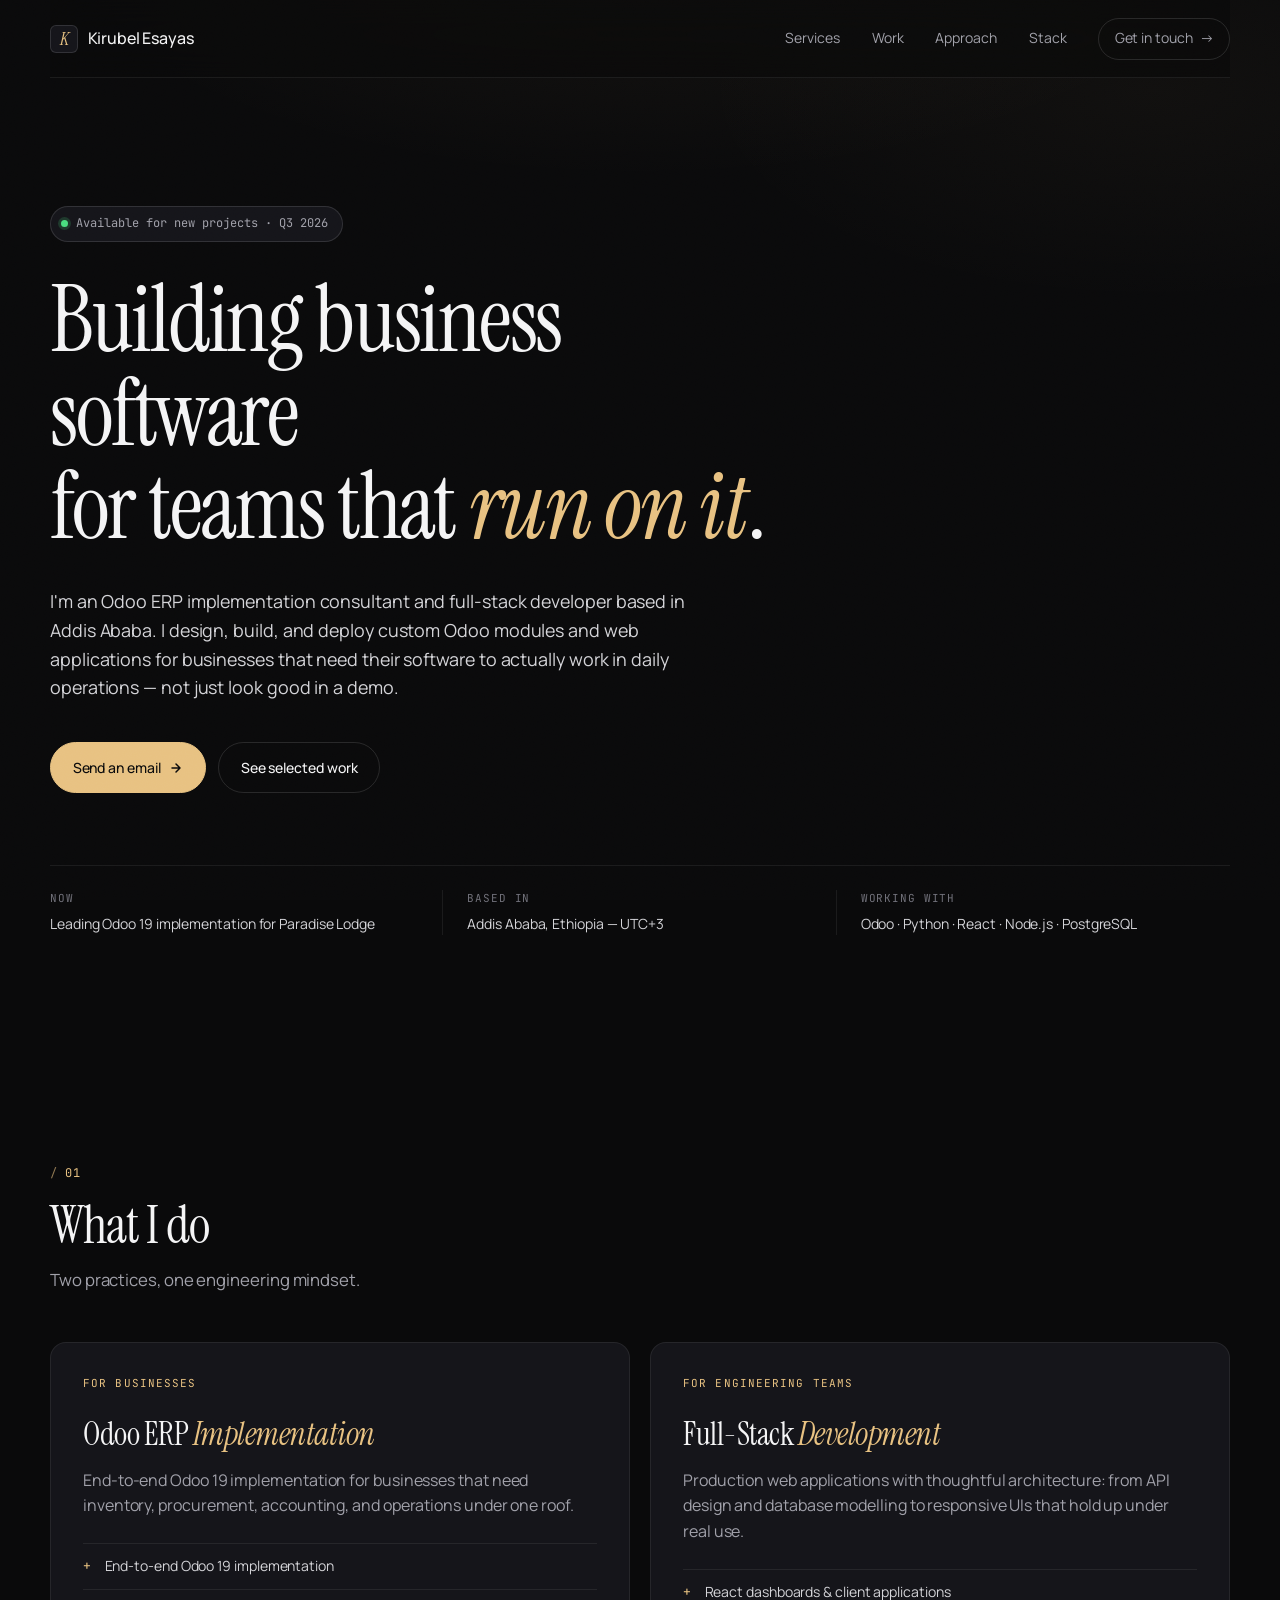
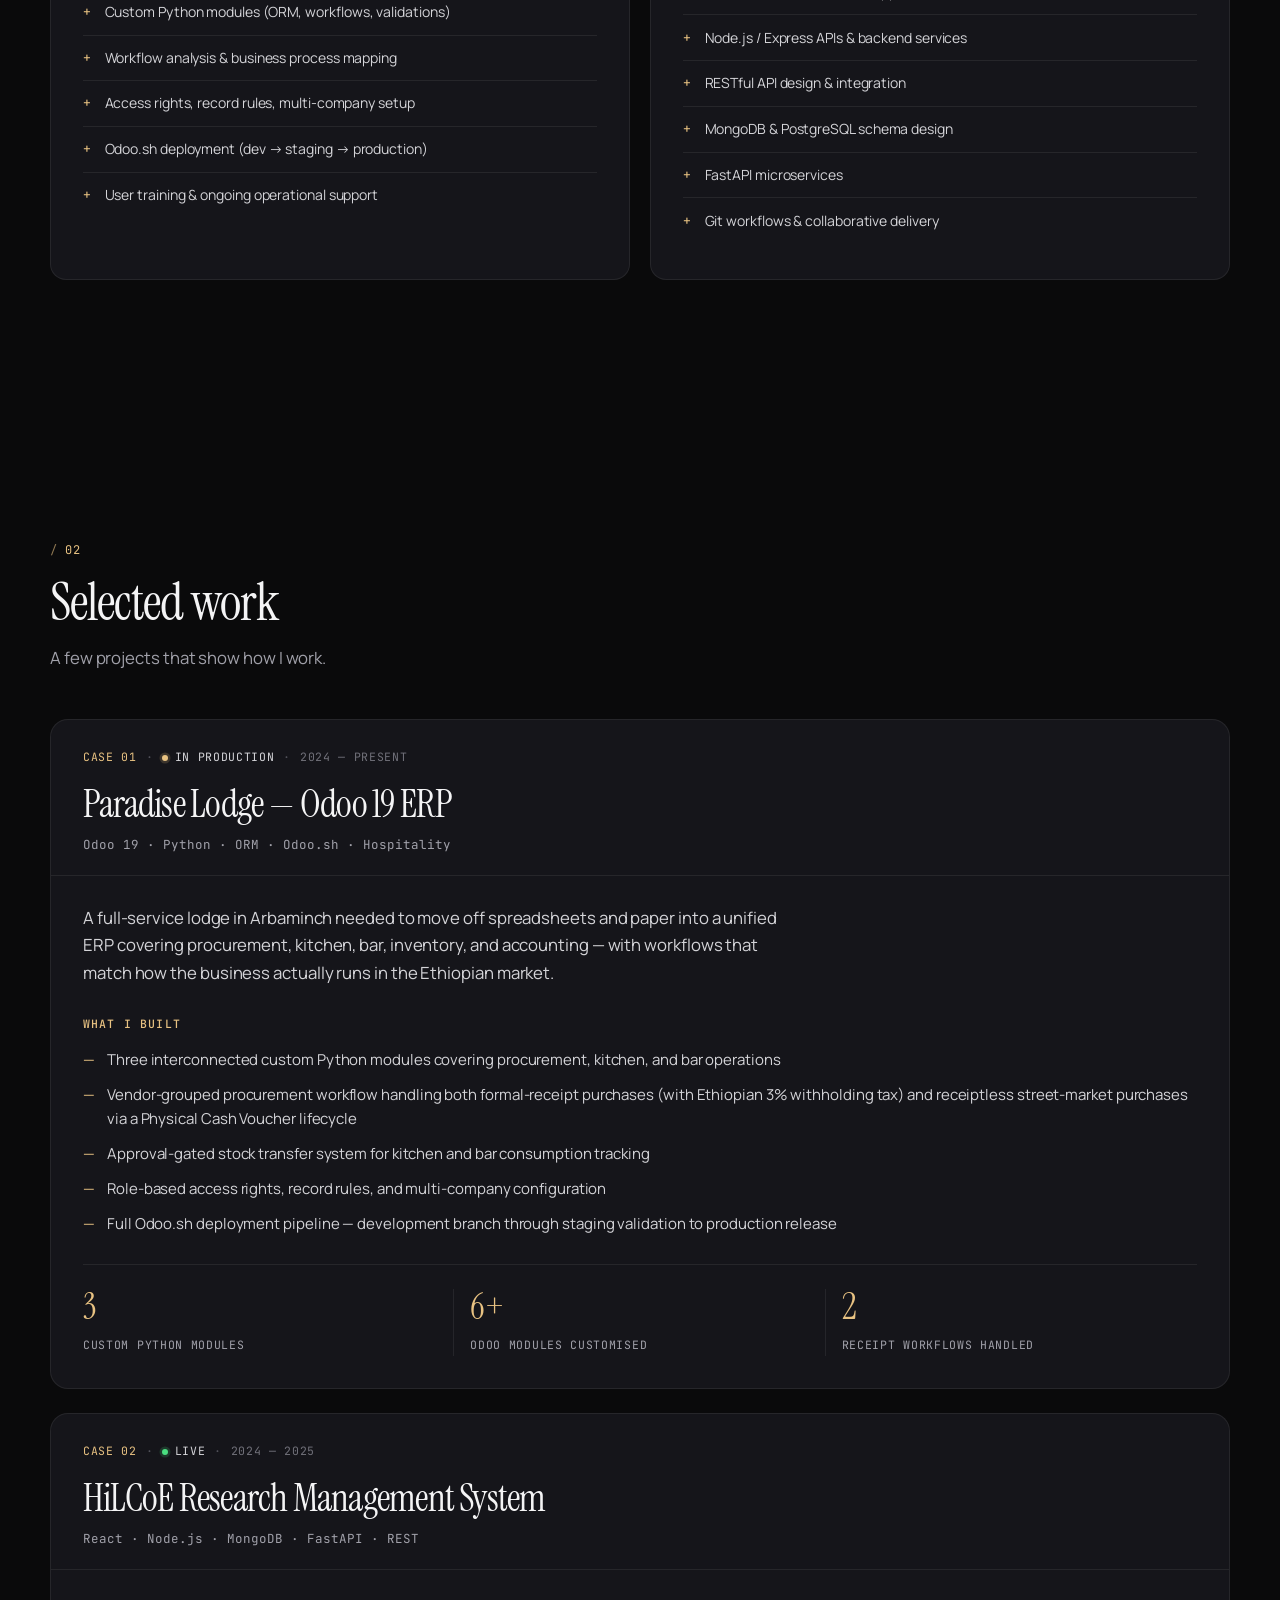
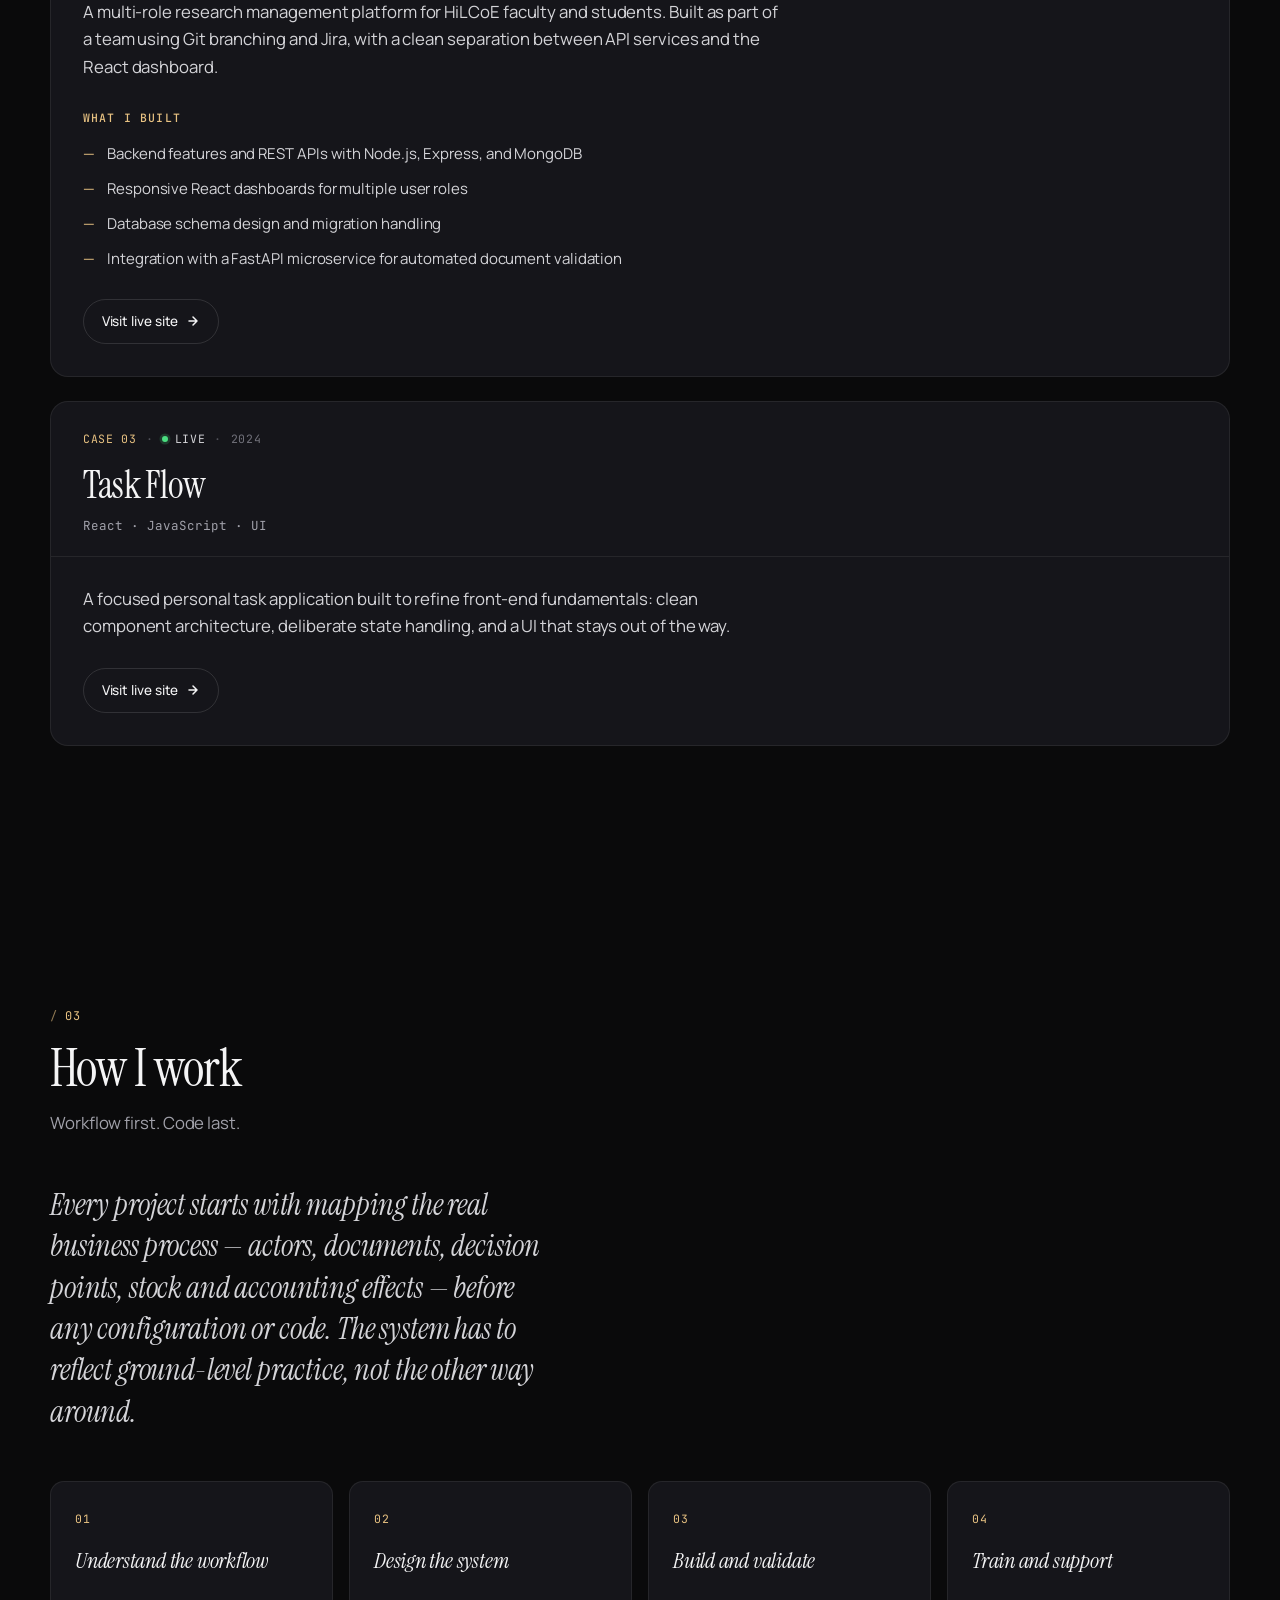
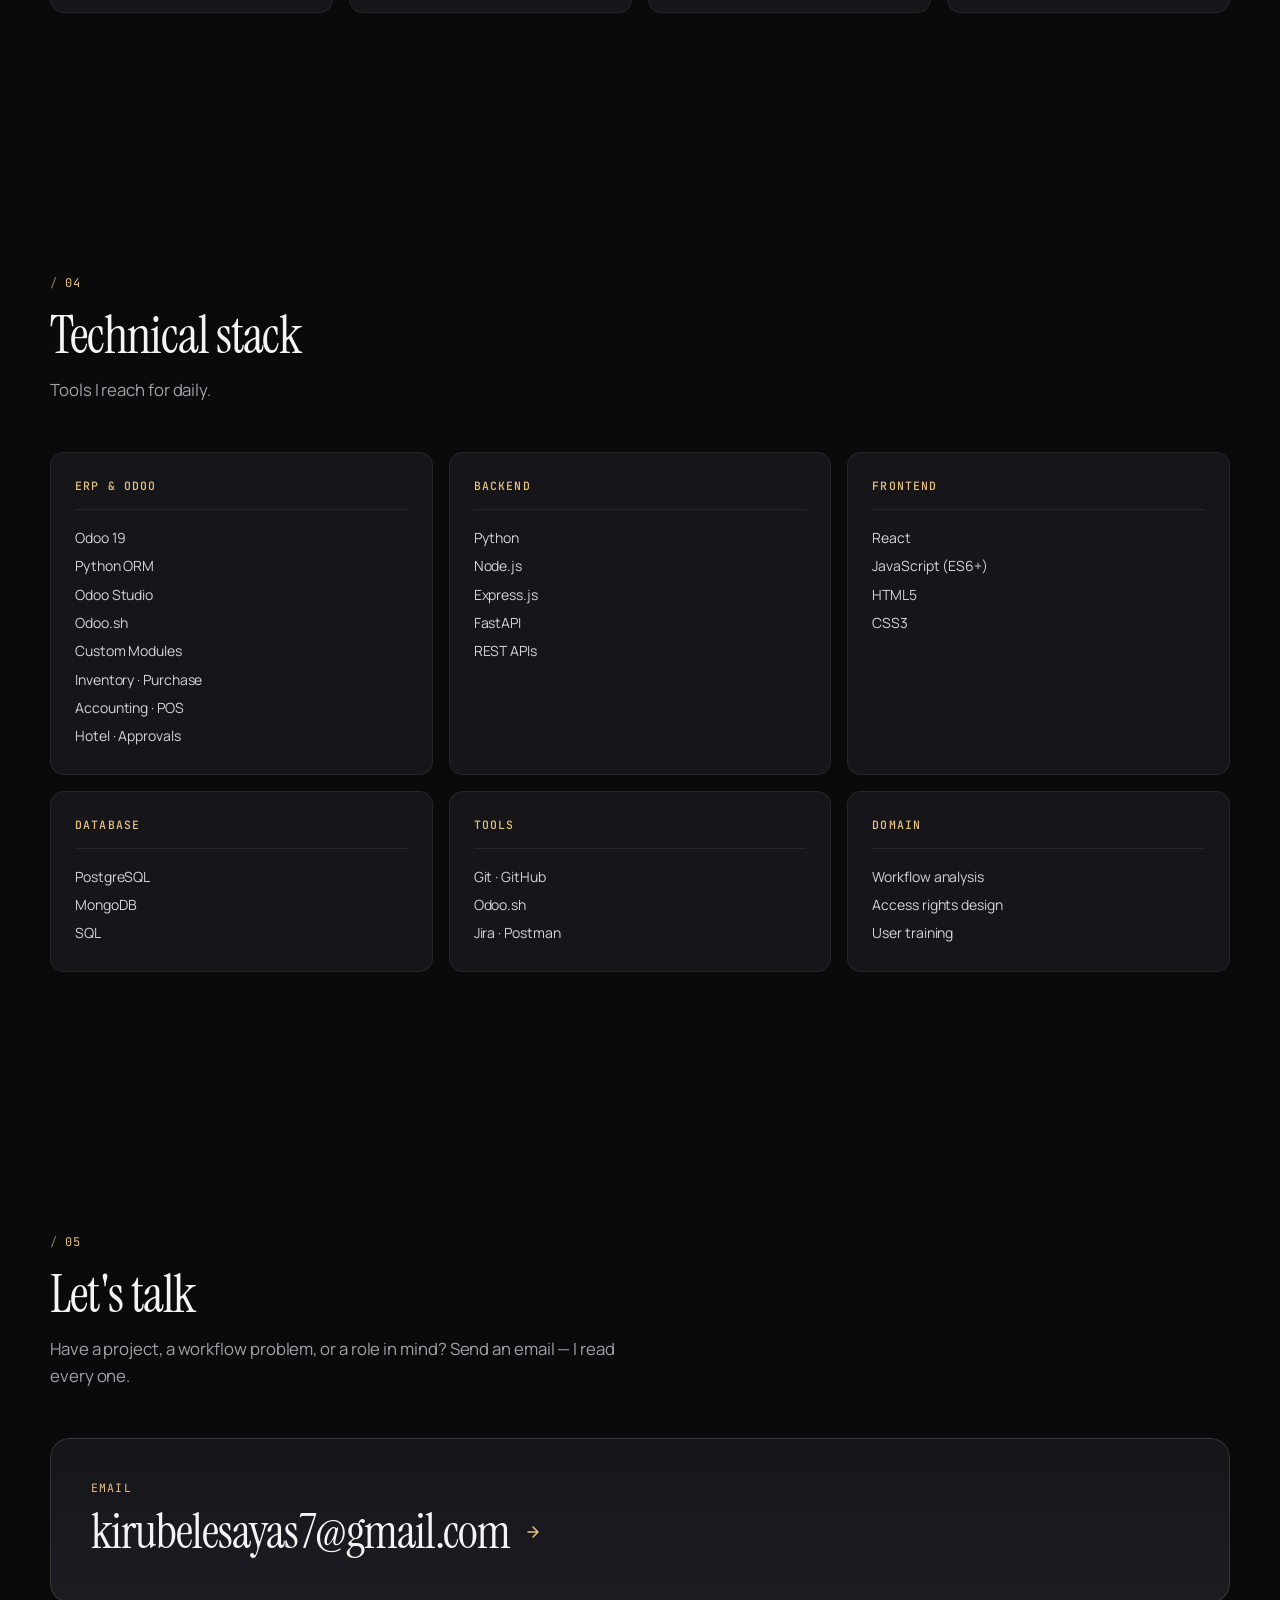
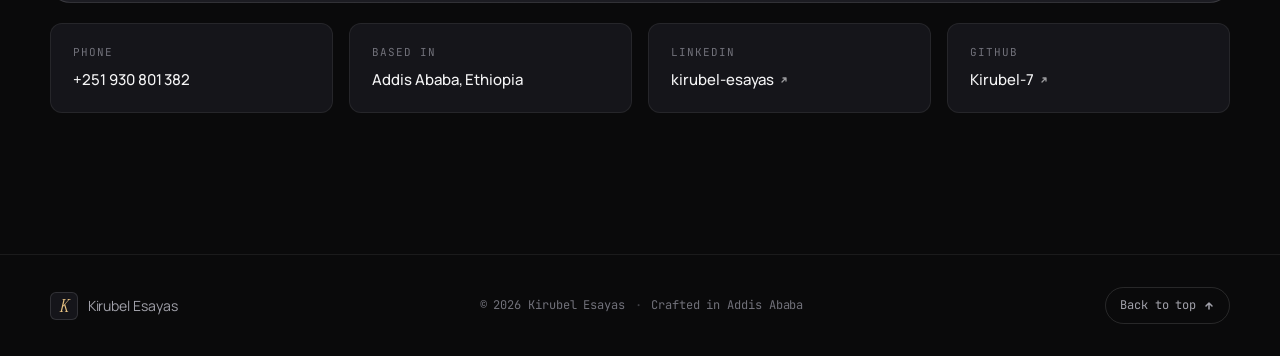
==== commit 9dc78f87: "Update contact anchor and simplify portfolio sections" ====
--- a/Portfolio_V2/index.html
+++ b/Portfolio_V2/index.html
@@ -34,7 +34,7 @@
       <a href="#work">Work</a>
       <a href="#approach">Approach</a>
       <a href="#stack">Stack</a>
-      <a href="mailto:kirubelesayas7@gmail.com" class="nav-cta">Get in touch <span aria-hidden="true">→</span></a>
+      <a href="#contact" class="nav-cta">Get in touch <span aria-hidden="true">→</span></a>
     </nav>
     <button class="nav-toggle" id="nav-toggle" aria-label="Open menu" aria-expanded="false">
       <span></span><span></span><span></span>
@@ -277,22 +277,18 @@
         <article class="step reveal">
           <span class="step-num">01</span>
           <h4>Understand the workflow</h4>
-          <p>Map actors, documents, states, decision points, and downstream effects on stock and accounting.</p>
         </article>
         <article class="step reveal" data-delay="1">
           <span class="step-num">02</span>
           <h4>Design the system</h4>
-          <p>Translate workflow into models, states, access rights, and integration points before writing any code.</p>
         </article>
         <article class="step reveal" data-delay="2">
           <span class="step-num">03</span>
           <h4>Build and validate</h4>
-          <p>Develop on a dev branch, validate on staging, deploy to production with full confidence in every change.</p>
         </article>
         <article class="step reveal" data-delay="3">
           <span class="step-num">04</span>
           <h4>Train and support</h4>
-          <p>Hands-on user training and ongoing operational support, because adoption is part of the deliverable.</p>
         </article>
       </div>
     </section>
@@ -351,7 +347,6 @@
           <ul>
             <li>Git · GitHub</li>
             <li>Odoo.sh</li>
-            <li>VSCode</li>
             <li>Jira · Postman</li>
           </ul>
         </div>
@@ -360,7 +355,6 @@
           <ul>
             <li>Workflow analysis</li>
             <li>Access rights design</li>
-            <li>Ethiopian VAT / WHT</li>
             <li>User training</li>
           </ul>
         </div>
